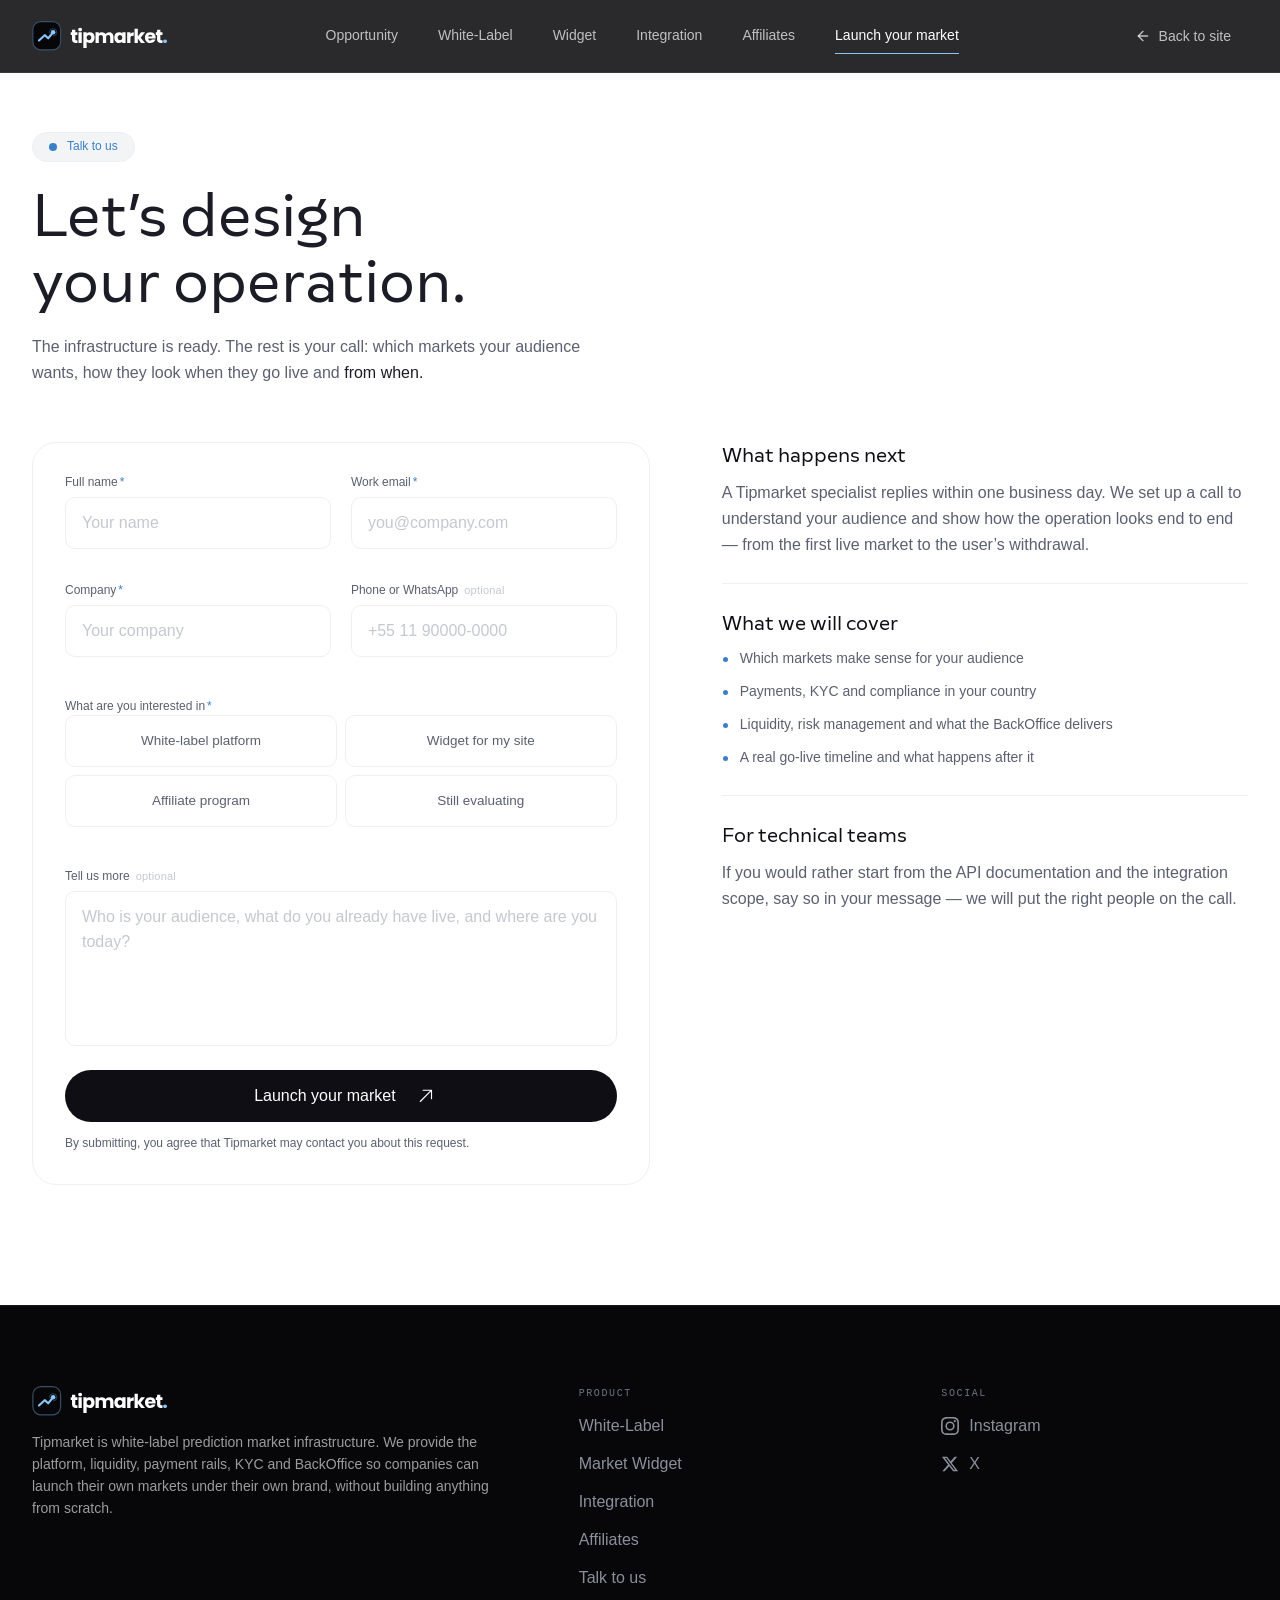
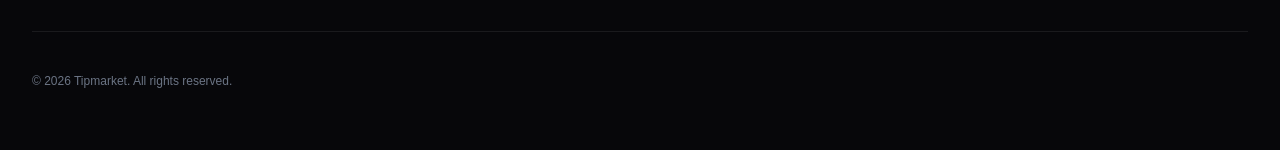
==== contact.html @ 259da0e7 "Follow the v2 artifact and take the mocks international Copy across the page now matches the correct" ====
<!DOCTYPE html>
<html lang="en" data-page="contact">
<head>
<meta charset="utf-8">
<meta name="viewport" content="width=device-width, initial-scale=1.0">
<title>Launch your market — Tipmarket</title>
<meta name="description" content="Tell Tipmarket about your audience. We come back with the operation design, the markets we suggest and a go-live timeline.">
<meta name="theme-color" content="#07070a">
<link rel="icon" href="assets/logo-mark.svg" type="image/svg+xml">
<link rel="alternate icon" href="assets/logo-mark.png">

<!-- ═══════════════════════════════════════════════════════════════════
     RUNTIME — idêntico ao da home, na mesma ordem. A página de contato
     não carrega nada de novo: os campos saem do .field-input do design
     system e o resto é composição em .tm-lead-* / .tm-aside-*.
   ═══════════════════════════════════════════════════════════════════ -->
<script src="assets/tailwind.js"></script>
<link rel="preconnect" href="https://fonts.googleapis.com">
<link rel="preconnect" href="https://fonts.gstatic.com" crossorigin>
<link rel="stylesheet" href="assets/fonts.css">
<script>
  tailwind.config = {
    theme: {
      extend: {
        colors: {
          void:   '#0e0e14',
          ink:    '#1c1c26',
          signal: '#3a80c8',
          slate:  '#5a6070',
          haze:   '#f2f4f6',
          cloud:  '#edf0f2',
          stone:  '#c4c8d0',
          sky:    '#7eb8e8',
          mist:   '#c2daf0',
          frost:  '#e8f2fa',
          deep:   '#1a3a5c',
          ember:  '#e8904a',
          abyss:  '#07070a',
          beam:   '#8ac5fa',
          steel:  '#384f66',
          yes:    '#2ebd85',
          no:     '#e5484d'
        },
        fontFamily: {
          display: ['"Multima"', 'Georgia', 'serif'],
          body:    ['"Plus Jakarta Sans"', 'sans-serif']
        }
      }
    }
  }
</script>
<link rel="stylesheet" href="assets/base.css">
<link rel="stylesheet" href="assets/site.css">
</head>
<body class="font-body">

<!-- ═══════════════════════════════════════════════════════════════════
     RAIL — o mesmo da home, com duas diferenças de propósito:

     · os links de seção apontam de volta para a home, porque aqui essas
       âncoras não existem;
     · o botão "Quero operar" sai. Ele é o que trouxe a pessoa até aqui;
       mantê-lo seria um CTA apontando para a própria página, e o lugar
       dele agora é o submit do formulário — um alvo só.
   ═══════════════════════════════════════════════════════════════════ -->
<header class="tm-topbar">
<div class="tm-topbar-inner max-w-[1280px] mx-auto px-6 md:px-8 flex items-center justify-between gap-6">
  <a class="tm-logo" href="index.html">
    <img src="assets/logo-white.svg" alt="Tipmarket" width="234" height="52">
  </a>

  <nav class="hidden lg:flex items-center gap-8 xl:gap-10 font-body" aria-label="Sections">
    <a class="tm-navlink" href="index.html#opportunity"><span class="tm-navlink-label">Opportunity</span></a>
    <a class="tm-navlink" href="index.html#b2b"><span class="tm-navlink-label">White-Label</span></a>
    <a class="tm-navlink" href="index.html#widget"><span class="tm-navlink-label">Widget</span></a>
    <a class="tm-navlink" href="index.html#integration"><span class="tm-navlink-label">Integration</span></a>
    <a class="tm-navlink" href="index.html#affiliates"><span class="tm-navlink-label">Affiliates</span></a>
    <span class="tm-navlink is-active" aria-current="page"><span class="tm-navlink-label">Launch your market</span></span>
  </nav>

  <div class="flex items-center gap-3 flex-shrink-0">
    <a class="tm-railback font-body hidden lg:inline-flex" href="index.html">
      <svg class="h-4 w-4" fill="none" stroke="currentColor" stroke-width="2" stroke-linecap="round" stroke-linejoin="round" viewBox="0 0 24 24" aria-hidden="true"><path d="M19 12H5"></path><path d="m12 19-7-7 7-7"></path></svg>
      Back to site
    </a>
    <button id="hamburger" aria-label="Menu" class="lg:hidden flex items-center justify-center w-10 h-10 -mr-2">
      <img id="icon-bars" src="assets/icon-menu.svg" alt="Menu" class="w-5 h-5 brightness-0 invert">
      <svg id="icon-close" class="w-5 h-5 text-white hidden" fill="currentColor" viewBox="0 0 20 20" xmlns="http://www.w3.org/2000/svg"><path d="M6.28 5.22a.75.75 0 0 0-1.06 1.06L8.94 10l-3.72 3.72a.75.75 0 1 0 1.06 1.06L10 11.06l3.72 3.72a.75.75 0 1 0 1.06-1.06L11.06 10l3.72-3.72a.75.75 0 0 0-1.06-1.06L10 8.94 6.28 5.22Z"></path></svg>
    </button>
  </div>
</div>
<span class="tm-progress" id="tm-progress" aria-hidden="true"></span>
</header>

<div id="mobile-menu" class="fixed inset-0 z-40 flex-col pt-28 px-6 gap-0">
  <a class="tm-sheet-item" href="index.html#opportunity"><span class="tm-sheet-label">Opportunity</span></a>
  <a class="tm-sheet-item" href="index.html#b2b"><span class="tm-sheet-label">White-Label</span></a>
  <a class="tm-sheet-item" href="index.html#widget"><span class="tm-sheet-label">Widget</span></a>
  <a class="tm-sheet-item" href="index.html#integration"><span class="tm-sheet-label">Integration</span></a>
  <a class="tm-sheet-item" href="index.html#affiliates"><span class="tm-sheet-label">Affiliates</span></a>
  <a class="tm-sheet-item" href="#form" onclick="closeMobileMenu()"><span class="tm-sheet-label v2-shiny">Launch your market</span></a>
</div>


<!-- ═══════════════════════════════════════════════════════════════════
     CABEÇALHO DA PÁGINA
     Fundo branco, como o herói da home: quem clicou em "Quero operar"
     atravessa para cá sem trocar de terreno. O que muda é o tom — a
     home argumenta, esta página só quer o formulário preenchido.
   ═══════════════════════════════════════════════════════════════════ -->
<section class="bg-white px-6 md:px-8" style="padding-top:132px;">
<div class="max-w-[1280px] mx-auto flex flex-col gap-5" data-reveal>
  <span class="inline-flex items-center gap-2.5 self-start px-4 py-1.5 rounded-full border border-cloud bg-haze">
    <span class="ds-dot" style="background:#3a80c8;"></span>
    <span class="label">Talk to us</span>
  </span>
  <h1 class="font-display font-light text-ink ds-h1 max-w-[16ch]" style="text-wrap:balance;">
    Let’s design your operation.
  </h1>
  <p class="font-body ds-paragraph text-slate max-w-[62ch]">
    The infrastructure is ready. The rest is your call: which markets your audience
    wants, how they look when they go live and
    <span class="text-ink font-medium">from when.</span>
  </p>
</div>
</section>


<!-- ═══════════════════════════════════════════════════════════════════
     FORMULÁRIO + O QUE ESPERAR

     Duas colunas, como na referência: o formulário à esquerda e, à direita, a
     resposta para a pergunta que trava todo mundo antes de digitar o
     e-mail — o que acontece depois que eu apertar isso.
   ═══════════════════════════════════════════════════════════════════ -->
<section id="form" class="bg-white px-6 md:px-8 pt-[56px] pb-[120px]" style="scroll-margin-top:88px;">
<div class="tm-lead-shell max-w-[1280px] mx-auto grid grid-cols-1 lg:grid-cols-[1.08fr_.92fr] gap-10 lg:gap-[72px] items-start" id="tm-lead-shell" data-reveal>

  <!-- ── a coluna do formulário ─────────────────────────────────── -->
  <div class="tm-lead min-w-0" id="tm-lead">

    <!-- data-endpoint recebe a URL que aceita o POST do lead. Enquanto
         estiver vazio o envio não sai do navegador: a tela de confirmação
         aparece igual, para a página poder ser revisada inteira, e um
         aviso vai para o console de quem for ligar o back-end.

         data-mailto não é caminho de envio — é só o endereço de socorro
         citado quando o POST falha, para a pessoa não ficar sem saída. -->
    <form class="tm-lead-form border border-cloud rounded-[24px] p-6 md:p-8 flex flex-col gap-5 bg-white"
          id="tm-lead-form" novalidate
          data-endpoint=""
          data-mailto="comercial@tipmarket.com">

      <!-- armadilha de robô: fora da tela e fora da ordem de tabulação.
           Se vier preenchida, o envio é descartado em silêncio. -->
      <div class="tm-hp" aria-hidden="true">
        <label for="tm-lead-site">Do not fill in this field</label>
        <input id="tm-lead-site" name="site_url" type="text" tabindex="-1" autocomplete="off">
      </div>

      <div class="grid grid-cols-1 sm:grid-cols-2 gap-x-5 gap-y-3">
        <div class="tm-field" data-field="name">
          <label class="tm-field-label font-body" for="tm-lead-name">Full name<span class="tm-field-req">*</span></label>
          <input class="field-input w-full border border-cloud rounded-[10px] px-4 h-[52px] font-body text-[16px] leading-[1.62] text-ink placeholder-stone bg-white transition-all"
                 id="tm-lead-name" name="name" type="text" autocomplete="name"
                 placeholder="Your name" aria-describedby="tm-err-name">
          <span class="tm-field-err font-body" id="tm-err-name"></span>
        </div>

        <div class="tm-field" data-field="email">
          <label class="tm-field-label font-body" for="tm-lead-email">Work email<span class="tm-field-req">*</span></label>
          <input class="field-input w-full border border-cloud rounded-[10px] px-4 h-[52px] font-body text-[16px] leading-[1.62] text-ink placeholder-stone bg-white transition-all"
                 id="tm-lead-email" name="email" type="email" autocomplete="email" inputmode="email"
                 placeholder="you@company.com" aria-describedby="tm-err-email">
          <span class="tm-field-err font-body" id="tm-err-email"></span>
        </div>

        <div class="tm-field" data-field="company">
          <label class="tm-field-label font-body" for="tm-lead-company">Company<span class="tm-field-req">*</span></label>
          <input class="field-input w-full border border-cloud rounded-[10px] px-4 h-[52px] font-body text-[16px] leading-[1.62] text-ink placeholder-stone bg-white transition-all"
                 id="tm-lead-company" name="company" type="text" autocomplete="organization"
                 placeholder="Your company" aria-describedby="tm-err-company">
          <span class="tm-field-err font-body" id="tm-err-company"></span>
        </div>

        <div class="tm-field" data-field="phone">
          <label class="tm-field-label font-body" for="tm-lead-phone">Phone or WhatsApp<span class="tm-field-opt">optional</span></label>
          <input class="field-input w-full border border-cloud rounded-[10px] px-4 h-[52px] font-body text-[16px] leading-[1.62] text-ink placeholder-stone bg-white transition-all"
                 id="tm-lead-phone" name="phone" type="tel" autocomplete="tel" inputmode="tel"
                 placeholder="+55 11 90000-0000" aria-describedby="tm-err-phone">
          <span class="tm-field-err font-body" id="tm-err-phone"></span>
        </div>
      </div>

      <!-- o site vende dois produtos e eles caem em conversas
           diferentes. Perguntar aqui custa um clique; descobrir na
           chamada custa a chamada. -->
      <fieldset class="tm-field" data-field="interest">
        <legend class="tm-field-label font-body">What are you interested in<span class="tm-field-req">*</span></legend>
        <div class="tm-choice" id="tm-lead-interest">
          <label class="tm-choice-opt font-body">
            <input type="radio" name="interest" value="White-label platform" aria-describedby="tm-err-interest">
            <span>White-label platform</span>
          </label>
          <label class="tm-choice-opt font-body">
            <input type="radio" name="interest" value="Widget for my site" aria-describedby="tm-err-interest">
            <span>Widget for my site</span>
          </label>
          <label class="tm-choice-opt font-body">
            <input type="radio" name="interest" value="Affiliate program" aria-describedby="tm-err-interest">
            <span>Affiliate program</span>
          </label>
          <label class="tm-choice-opt font-body">
            <input type="radio" name="interest" value="Still evaluating" aria-describedby="tm-err-interest">
            <span>Still evaluating</span>
          </label>
        </div>
        <span class="tm-field-err font-body" id="tm-err-interest"></span>
      </fieldset>

      <div class="tm-field" data-field="message">
        <label class="tm-field-label font-body" for="tm-lead-message">Tell us more<span class="tm-field-opt">optional</span></label>
        <textarea class="field-input w-full border border-cloud rounded-[10px] px-4 py-3 font-body text-[16px] leading-[1.62] text-ink placeholder-stone bg-white resize-none transition-all"
                  id="tm-lead-message" name="message" rows="5"
                  placeholder="Who is your audience, what do you already have live, and where are you today?"></textarea>
      </div>

      <div class="flex flex-col gap-3 pt-1">
        <button class="cta-btn flex items-center justify-center gap-3 bg-void text-white font-body text-[16px] leading-[1.62] pl-6 pr-2 h-[52px] rounded-full w-full"
                id="tm-lead-submit" type="submit">
          <span data-label>Launch your market</span>
          <span class="cta-icon"><img src="assets/icon-arrow-up-right.svg" alt="" class="w-[18px] h-[18px]"></span>
        </button>

        <p class="font-body ds-regular-m text-slate">
          By submitting, you agree that Tipmarket may contact you about this request.
        </p>

        <p class="tm-lead-status font-body ds-regular-l" id="tm-lead-status" role="status" aria-live="polite"></p>
      </div>
    </form>

    <!-- ── o estado de enviado ──────────────────────────────────────
         Toma o lugar do formulário, e a coluna do "o que esperar" sai
         junto: aquele texto existia para convencer alguém a preencher,
         e nesse instante já não tem ninguém para convencer.

         Vem escuro sobre a página clara pelo mesmo motivo que o cartão
         de fecho do widget na Quebra 4: até aqui a página era um
         formulário, daqui em diante é a Tipmarket falando. É o único
         momento em que a marca fala em primeira pessoa com quem
         acabou de virar cliente, e ele merece o peso.             -->
    <div class="tm-lead-ok" id="tm-lead-ok" tabindex="-1">
      <div class="v2-aurora" aria-hidden="true" style="left:50%;margin-left:-260px;top:-320px;width:520px;height:520px;opacity:.55;"></div>
      <div class="v2-grid-bg" aria-hidden="true"></div>

      <div class="tm-lead-ok-inner">
        <span class="tm-lead-check" aria-hidden="true">
          <svg viewBox="0 0 20 20" fill="none" stroke="currentColor" stroke-width="2.3" stroke-linecap="round" stroke-linejoin="round"><path d="M4 10.5 8 14.5 16 6"/></svg>
        </span>

        <h2 class="tm-lead-ok-h font-display font-light">Got it.</h2>

        <!-- o e-mail digitado volta em destaque: prova que o envio levou
             o que a pessoa escreveu, e deixa o erro de digitação
             aparecer agora, e não depois de uma semana de silêncio -->
        <p class="tm-lead-ok-p font-body">
          The reply goes to <b class="tm-lead-ok-mail" id="tm-lead-ok-mail">the email you left</b>
          within one business day. Until then there is nothing to do — the next move is ours.
        </p>

        <!-- um lugar específico para ir enquanto espera. Devolver para o
             topo da home seria mandar reler o que ela acabou de ler. -->
        <a class="tm-lead-ok-link font-body" href="index.html#integration">
          See how the integration works
          <svg viewBox="0 0 24 24" fill="none" stroke="currentColor" stroke-width="2" stroke-linecap="round" stroke-linejoin="round" aria-hidden="true"><path d="M7 17 17 7"></path><path d="M7 7h10v10"></path></svg>
        </a>
      </div>
    </div>
  </div>

  <!-- ── a coluna do que esperar ────────────────────────────────── -->
  <aside class="tm-aside min-w-0">

    <div class="tm-aside-block">
      <h2 class="tm-aside-h font-display font-light text-void">What happens next</h2>
      <p class="font-body ds-paragraph text-slate">
        A Tipmarket specialist replies within one business day. We set up a call to understand
        your audience and show how the operation looks end to end — from the first live market
        to the user’s withdrawal.
      </p>
    </div>

    <div class="tm-aside-block">
      <h2 class="tm-aside-h font-display font-light text-void">What we will cover</h2>
      <ul class="tm-aside-list font-body">
        <li>Which markets make sense for your audience</li>
        <li>Payments, KYC and compliance in your country</li>
        <li>Liquidity, risk management and what the BackOffice delivers</li>
        <li>A real go-live timeline and what happens after it</li>
      </ul>
    </div>

    <div class="tm-aside-block">
      <h2 class="tm-aside-h font-display font-light text-void">For technical teams</h2>
      <p class="font-body ds-paragraph text-slate">
        If you would rather start from the API documentation and the integration scope, say so
        in your message — we will put the right people on the call.
      </p>
    </div>
  </aside>

</div>
</section>


<!-- ═══════════════════════════════════════════════════════════════════
     RODAPÉ — o mesmo da home, com os links de seção apontando para ela
   ═══════════════════════════════════════════════════════════════════ -->
<footer class="relative overflow-hidden px-6 md:px-8 pt-[80px] pb-[60px]" style="background:#07070a;border-top:1px solid var(--border);">
<div class="max-w-[1280px] mx-auto relative z-10 flex flex-col gap-10">

  <div class="grid grid-cols-1 md:grid-cols-[1.6fr_1fr_1fr] gap-10 md:gap-14 pb-10" style="border-bottom:1px solid var(--border);">
    <div class="flex flex-col gap-4">
      <a class="tm-logo self-start" href="index.html">
        <img src="assets/logo-white.svg" alt="Tipmarket" width="234" height="52">
      </a>
      <p class="font-body ds-regular-l max-w-[460px]" style="color:rgba(255,255,255,.6);">
        Tipmarket is white-label prediction market infrastructure. We provide the platform,
        liquidity, payment rails, KYC and BackOffice so companies can launch their own markets
        under their own brand, without building anything from scratch.
      </p>
    </div>

    <nav class="flex flex-col gap-3">
      <span class="tm-mono tm-eyebrow" style="color:#6b7484;font-size:10px;">Product</span>
      <a class="font-body ds-paragraph transition-colors hover:[color:#8ac5fa]" style="color:var(--muted);" href="index.html#b2b">White-Label</a>
      <a class="font-body ds-paragraph transition-colors hover:[color:#8ac5fa]" style="color:var(--muted);" href="index.html#widget">Market Widget</a>
      <a class="font-body ds-paragraph transition-colors hover:[color:#8ac5fa]" style="color:var(--muted);" href="index.html#integration">Integration</a>
      <a class="font-body ds-paragraph transition-colors hover:[color:#8ac5fa]" style="color:var(--muted);" href="index.html#affiliates">Affiliates</a>
      <a class="font-body ds-paragraph transition-colors hover:[color:#8ac5fa]" style="color:var(--muted);" href="#form">Talk to us</a>
    </nav>

    <nav class="flex flex-col gap-3">
      <span class="tm-mono tm-eyebrow" style="color:#6b7484;font-size:10px;">Social</span>
      <a class="inline-flex items-center gap-2.5 font-body ds-paragraph transition-colors hover:[color:#8ac5fa]" style="color:var(--muted);" href="#">
        <svg class="w-[18px] h-[18px]" fill="currentColor" viewBox="0 0 24 24" aria-hidden="true"><path d="M12 2.163c3.204 0 3.584.012 4.85.07 3.252.148 4.771 1.691 4.919 4.919.058 1.265.069 1.645.069 4.849 0 3.205-.012 3.584-.069 4.849-.149 3.225-1.664 4.771-4.919 4.919-1.266.058-1.644.07-4.85.07-3.204 0-3.584-.012-4.849-.07-3.26-.149-4.771-1.699-4.919-4.92-.058-1.265-.07-1.644-.07-4.849 0-3.204.013-3.583.07-4.849.149-3.227 1.664-4.771 4.919-4.919 1.266-.057 1.645-.069 4.849-.069zm0-2.163c-3.259 0-3.667.014-4.947.072-4.358.2-6.78 2.618-6.98 6.98C.014 8.333 0 8.741 0 12c0 3.259.014 3.668.072 4.948.2 4.358 2.618 6.78 6.98 6.98C8.333 23.986 8.741 24 12 24c3.259 0 3.668-.014 4.948-.072 4.354-.2 6.782-2.618 6.979-6.98.059-1.28.073-1.689.073-4.948 0-3.259-.014-3.667-.072-4.947-.196-4.354-2.617-6.78-6.979-6.98C15.668.014 15.259 0 12 0zm0 5.838a6.162 6.162 0 1 0 0 12.324 6.162 6.162 0 0 0 0-12.324zM12 16a4 4 0 1 1 0-8 4 4 0 0 1 0 8zm6.406-11.845a1.44 1.44 0 1 0 0 2.881 1.44 1.44 0 0 0 0-2.881z"/></svg>
        Instagram
      </a>
      <a class="inline-flex items-center gap-2.5 font-body ds-paragraph transition-colors hover:[color:#8ac5fa]" style="color:var(--muted);" href="#">
        <svg class="w-[18px] h-[18px]" fill="currentColor" viewBox="0 0 24 24" aria-hidden="true"><path d="M18.244 2.25h3.308l-7.227 8.26 8.502 11.24h-6.66l-5.214-6.817L4.99 21.75H1.68l7.73-8.835L1.254 2.25H8.08l4.713 6.231 5.45-6.231Zm-1.161 17.52h1.833L7.084 4.126H5.117L17.083 19.77Z"/></svg>
        X
      </a>
    </nav>
  </div>

  <div class="flex flex-col sm:flex-row items-start sm:items-center justify-between gap-4">
    <p class="font-body ds-regular-m" style="color:#6b7484;">© 2026 Tipmarket. All rights reserved.</p>
  </div>
</div>
</footer>

<script src="assets/base.js"></script>
<script src="assets/site.js"></script>
</body>
</html>
---- assets/fonts.css ----
/* Plus Jakarta Sans — subsets nao-latinos.
   Os dois blocos /* latin */ (400 e 500) sairam daqui: apontavam para um
   arquivo que vivia na pasta de referencia e nao foi extraido, entao viravam
   404 em producao. O range latino ja esta coberto por inteiro pelo
   PlusJakartaSans-latin-var.woff2 declarado em site.css, que traz os pesos
   reais de 200 a 800 em vez de so 400 e 500. */
/* cyrillic-ext */
@font-face {
  font-family: 'Plus Jakarta Sans';
  font-style: normal;
  font-weight: 400;
  font-display: swap;
  src: url(https://fonts.gstatic.com/s/plusjakartasans/v12/LDIoaomQNQcsA88c7O9yZ4KMCoOg4Ko70yygg_vbd-E.woff2) format('woff2');
  unicode-range: U+0460-052F, U+1C80-1C8A, U+20B4, U+2DE0-2DFF, U+A640-A69F, U+FE2E-FE2F;
}
/* vietnamese */
@font-face {
  font-family: 'Plus Jakarta Sans';
  font-style: normal;
  font-weight: 400;
  font-display: swap;
  src: url(https://fonts.gstatic.com/s/plusjakartasans/v12/LDIoaomQNQcsA88c7O9yZ4KMCoOg4Ko50yygg_vbd-E.woff2) format('woff2');
  unicode-range: U+0102-0103, U+0110-0111, U+0128-0129, U+0168-0169, U+01A0-01A1, U+01AF-01B0, U+0300-0301, U+0303-0304, U+0308-0309, U+0323, U+0329, U+1EA0-1EF9, U+20AB;
}
/* latin-ext */
@font-face {
  font-family: 'Plus Jakarta Sans';
  font-style: normal;
  font-weight: 400;
  font-display: swap;
  src: url(https://fonts.gstatic.com/s/plusjakartasans/v12/LDIoaomQNQcsA88c7O9yZ4KMCoOg4Ko40yygg_vbd-E.woff2) format('woff2');
  unicode-range: U+0100-02BA, U+02BD-02C5, U+02C7-02CC, U+02CE-02D7, U+02DD-02FF, U+0304, U+0308, U+0329, U+1D00-1DBF, U+1E00-1E9F, U+1EF2-1EFF, U+2020, U+20A0-20AB, U+20AD-20C0, U+2113, U+2C60-2C7F, U+A720-A7FF;
}
/* cyrillic-ext */
@font-face {
  font-family: 'Plus Jakarta Sans';
  font-style: normal;
  font-weight: 500;
  font-display: swap;
  src: url(https://fonts.gstatic.com/s/plusjakartasans/v12/LDIoaomQNQcsA88c7O9yZ4KMCoOg4Ko70yygg_vbd-E.woff2) format('woff2');
  unicode-range: U+0460-052F, U+1C80-1C8A, U+20B4, U+2DE0-2DFF, U+A640-A69F, U+FE2E-FE2F;
}
/* vietnamese */
@font-face {
  font-family: 'Plus Jakarta Sans';
  font-style: normal;
  font-weight: 500;
  font-display: swap;
  src: url(https://fonts.gstatic.com/s/plusjakartasans/v12/LDIoaomQNQcsA88c7O9yZ4KMCoOg4Ko50yygg_vbd-E.woff2) format('woff2');
  unicode-range: U+0102-0103, U+0110-0111, U+0128-0129, U+0168-0169, U+01A0-01A1, U+01AF-01B0, U+0300-0301, U+0303-0304, U+0308-0309, U+0323, U+0329, U+1EA0-1EF9, U+20AB;
}
/* latin-ext */
@font-face {
  font-family: 'Plus Jakarta Sans';
  font-style: normal;
  font-weight: 500;
  font-display: swap;
  src: url(https://fonts.gstatic.com/s/plusjakartasans/v12/LDIoaomQNQcsA88c7O9yZ4KMCoOg4Ko40yygg_vbd-E.woff2) format('woff2');
  unicode-range: U+0100-02BA, U+02BD-02C5, U+02C7-02CC, U+02CE-02D7, U+02DD-02FF, U+0304, U+0308, U+0329, U+1D00-1DBF, U+1E00-1E9F, U+1EF2-1EFF, U+2020, U+20A0-20AB, U+20AD-20C0, U+2113, U+2C60-2C7F, U+A720-A7FF;
}
---- assets/base.css ----
/* ═══════════════════════════════════════════════════════════════════
   TIPMARKET — BASE LAYER
   Reset, fontes, botões (.cta-btn / .btn-outline), .label, nav mobile,
   [data-reveal] e as animações de ticker/glow. Carregado antes de
   site.css, que estende esta camada.
   ═══════════════════════════════════════════════════════════════════ */

/* ── Font ─────────────────────────────────────────────── */
@font-face {
  font-family: 'Multima';
  src: url("Multima-Regular.woff2") format('woff2');
  font-weight: 400;
  font-style: normal;
  font-display: swap;
}

/* ── Base reset ───────────────────────────────────────── */
*, *::before, *::after { box-sizing: border-box; }
* { -webkit-font-smoothing: antialiased; }
html { scroll-behavior: smooth; }
body {
  font-family: 'Plus Jakarta Sans', sans-serif;
  font-size: 16px;
  line-height: 1.62;
  color: #1c1c26;
  background: #fff;
  overflow-x: hidden;
}
.font-display { font-family: 'Multima', Georgia, serif; }

/* ── Label tag ────────────────────────────── */
.label {
  font-family: 'Plus Jakarta Sans', sans-serif;
  font-size: 12px;
  line-height: 1.33;
  color: #3a80c8;
  font-weight: 400;
}

/* ── Outline button ─────────────────────── */
.btn-outline {
  position: relative;
  isolation: isolate;
  transition: box-shadow 0.35s ease, color 0.35s ease, border-color 0.35s ease;
}
.btn-outline::before {
  content: '';
  position: absolute; inset: 0;
  border-radius: inherit;
  background: linear-gradient(180deg, #5296d4 0%, #2d6ab4 100%);
  opacity: 0;
  transition: opacity 0.35s ease;
  z-index: -1;
}
.btn-outline:hover::before { opacity: 1; }
.btn-outline:hover {
  box-shadow: 0 0 0 3px rgba(58,128,200,0.18), 0 0 28px 8px rgba(58,128,200,0.24);
  color: #fff !important;
  border-color: transparent !important;
}

/* ── Mobile nav ──────────────────────────── */
#mobile-menu { display: none; }
#mobile-menu.open { display: flex; }

/* ── Primary CTA button ─────────────────────── */
.cta-btn {
  position: relative;
  isolation: isolate;
  background: #0e0e14;
  transition: box-shadow 0.35s ease;
}
.cta-btn::before {
  content: '';
  position: absolute; inset: 0;
  border-radius: inherit;
  background: linear-gradient(180deg, #5296d4 0%, #2d6ab4 100%);
  opacity: 0;
  transition: opacity 0.35s ease;
  z-index: -1;
}
.cta-btn:hover::before { opacity: 1; }
.cta-btn:hover {
  box-shadow: 0 0 0 3px rgba(58,128,200,0.18), 0 0 28px 8px rgba(58,128,200,0.24);
}
.cta-btn .cta-icon {
  display: flex; align-items: center; justify-content: center;
  width: 36px; height: 36px; border-radius: 50%;
  background: transparent; flex-shrink: 0;
  transition: background 0.35s ease;
}
.cta-btn:hover .cta-icon { background: #fff; }
.cta-btn .cta-icon img {
  filter: brightness(0) invert(1);
  transition: filter 0.35s ease, transform 0.35s ease;
}
.cta-btn:hover .cta-icon img { filter: none; transform: translateX(2px); }

/* White/light button variant */
.cta-btn-light .cta-icon { background: transparent !important; }
.cta-btn-light .cta-icon img { filter: brightness(0) !important; }
.cta-btn-light:hover { color: #fff; }
.cta-btn-light:hover .cta-icon { background: rgba(255,255,255,0.15) !important; }
.cta-btn-light:hover .cta-icon img { filter: brightness(0) invert(1) !important; transform: translateX(2px); }

/* ── Scroll reveal ──────────────────────── */
[data-reveal] {
  opacity: 0;
  transform: translateY(16px);
  transition: opacity 0.6s ease, transform 0.6s ease;
}
[data-reveal].revealed {
  opacity: 1;
  transform: none;
}

/* ── Pill ticker animations ─────────────── */
@keyframes pills-left {
  from { transform: translateX(0); }
  to   { transform: translateX(-50%); }
}
@keyframes pills-right {
  from { transform: translateX(-50%); }
  to   { transform: translateX(0); }
}

/* ── How-it-works sequential flowing glow ─ */
@keyframes hiw-glow {
  0%, 100%  { box-shadow: none; }
  8%        { box-shadow: 0 0 0 2px rgba(58,128,200,0.40),
                           0 0 22px 7px  rgba(58,128,200,0.25),
                           0 0 50px 16px rgba(58,128,200,0.08); }
  15%       { box-shadow: 0 0 0 2px rgba(58,128,200,0.55),
                           0 0 30px 10px rgba(58,128,200,0.38),
                           0 0 64px 22px rgba(58,128,200,0.14); }
  24%       { box-shadow: none; }
}
.hiw-glow-1 { animation: hiw-glow 10s ease-in-out infinite 0s; }
.hiw-glow-2 { animation: hiw-glow 10s ease-in-out infinite 1.2s; }
.hiw-glow-3 { animation: hiw-glow 10s ease-in-out infinite 2.4s; }
.hiw-glow-4 { animation: hiw-glow 10s ease-in-out infinite 3.6s; }

/* ── Pulse animation ─────────────────────── */
@keyframes pulse { 0%,100%{opacity:1} 50%{opacity:0.3} }

/* ── Mobile overrides ────────────────────── */
@media (max-width: 767px) {
  .cta-btn .cta-icon { width: 20px; height: 20px; }
  .cta-btn:hover .cta-icon { background: transparent; }
}
---- assets/site.css ----
/* ═══════════════════════════════════════════════════════════════════════
   TIPMARKET — SITE LAYER
   Extends the base layer (assets/base.css). Nothing here invents a new
   token: every value below is lifted from the design system's
   LAYER B (surfaces + motion), LAYER D (brand CTA recolour) and
   LAYER E (typography), plus the site-only compositions prefixed .tm-*.
   Base reset, .label, .cta-btn, .btn-outline, [data-reveal], pills-left,
   hiw-glow and the Multima @font-face all come from base.css.
   ═══════════════════════════════════════════════════════════════════════ */

/* ── Real weights for Plus Jakarta Sans ───────────────────────────────
   The css2.css that ships with the design system declares only 400 and
   500 for the latin subset, so every request for 600/700 on this site
   was being faked by the browser — it took Medium and thickened the
   strokes, keeping Medium's metrics. This is the variable file (axis
   200..800), declared over the full range so the real weights are used.
   ═══════════════════════════════════════════════════════════════════ */
@font-face {
  font-family: 'Plus Jakarta Sans';
  src: url('PlusJakartaSans-latin-var.woff2') format('woff2');
  font-weight: 200 800;
  font-style: normal;
  font-display: swap;
  unicode-range: U+0000-00FF, U+0131, U+0152-0153, U+02BB-02BC, U+02C6,
                 U+02DA, U+02DC, U+0304, U+0308, U+0329, U+2000-206F,
                 U+20AC, U+2122, U+2191, U+2193, U+2212, U+2215, U+FEFF, U+FFFD;
}

/* ── LAYER B · tokens ─────────────────────────────────────────────── */
:root {
  --bg:      #07070a;
  --surface: #0f0f16;
  --accent:  #8ac5fa;
  --text:    #f5f7fa;
  --muted:   #8a909b;
  --yes:     #2ebd85;
  --no:      #e5484d;
  --border:  #ffffff14;
}

/* ── LAYER E · typography ─────────────────────────────────────────── */
.ds-h1        { font-size:clamp(40px,5vw,60px); line-height:1.1  }
.ds-h2        { font-size:clamp(32px,4vw,60px); line-height:1.1  }
.ds-h3        { font-size:clamp(28px,4vw,40px); line-height:1.2  }
.ds-h4        { font-size:20px; line-height:1.3  }
.ds-bold-l    { font-size:20px; line-height:1.6;  font-weight:500 }
.ds-bold-m    { font-size:16px; line-height:1.62; font-weight:500 }
.ds-bold-s    { font-size:14px; line-height:1.57; font-weight:500 }
.ds-paragraph { font-size:16px; line-height:1.62 }
.ds-regular-l { font-size:14px; line-height:1.57 }
.ds-regular-m { font-size:12px; line-height:1.5  }
.ds-regular-s { font-size:12px; line-height:1.33 }

.ds-code { font-family:ui-monospace,SFMono-Regular,Menlo,Consolas,monospace;
           font-size:11px; line-height:1.5; letter-spacing:0 }
.ds-code-light { color:#5a6070; background:#f2f4f6; border:1px solid #edf0f2;
                 border-radius:6px; padding:2px 6px; display:inline-block }
.ds-code-dark  { color:#9fd2fc; background:rgba(138,197,250,0.08);
                 border:1px solid rgba(138,197,250,0.18); border-radius:6px;
                 padding:2px 6px; display:inline-block }

/* ── LAYER B · surfaces & atmosphere ──────────────────────────────── */
.section-inner { max-width:1280px; margin:0 auto }
.v2-surface { background:var(--surface); border:1px solid var(--border); border-radius:16px }
.v2-aurora  { pointer-events:none; position:absolute; filter:blur(80px);
              background:radial-gradient(closest-side,#8ac5fa4d,#0000 70%); border-radius:50% }
.v2-grid-bg { pointer-events:none; position:absolute; inset:0;
              background-image:radial-gradient(#ffffff0e 1px,#0000 0); background-size:26px 26px;
              -webkit-mask-image:radial-gradient(70% 60% at 50% 38%,#000 0,#0000 78%);
                      mask-image:radial-gradient(70% 60% at 50% 38%,#000 0,#0000 78%) }
.v2-gradient-text {
  color:#0000;
  background:linear-gradient(110deg,#cfeaff,#8ac5fa 38%,#9fdcff 64%,#8ac5fa) 0 0/220% 100%;
  -webkit-background-clip:text; background-clip:text;
  animation:v2Sheen 7s ease-in-out infinite alternate
}
.v2-shiny { color:var(--accent) }
.v2-settle { animation:fadeUp .62s cubic-bezier(.16,1,.3,1) both; animation-delay:var(--d,0s) }

/* ── LAYER B · buttons ────────────────────────────────────────────── */
.v2-cta {
  background:var(--accent); color:var(--bg);
  border-radius:9999px; justify-content:center; align-items:center; gap:.5rem;
  font-weight:600; display:inline-flex; position:relative; overflow:hidden;
  transition:transform .2s cubic-bezier(.16,1,.3,1), box-shadow .2s;
  box-shadow:0 10px 36px -8px #8ac5fa8c, 0 0 0 1px #8ac5fa40
}
.v2-cta:hover { transform:translateY(-1px) scale(1.02);
                box-shadow:0 14px 44px -8px #8ac5faa6, 0 0 0 1px #8ac5fa59 }
.v2-cta:after { content:""; pointer-events:none; position:absolute; inset:0; transform:translate(-130%);
                background:linear-gradient(115deg,#0000 32%,#fff9 50%,#0000 68%) }
.v2-cta:hover:after { animation:v2Shine .9s cubic-bezier(.16,1,.3,1) }
.v2-cta:active { transform:translateY(0) scale(.99) }
.v2-cta:focus-visible { outline:none;
  box-shadow:0 10px 36px -8px #8ac5fa8c, 0 0 0 2px var(--bg), 0 0 0 4px #8ac5fa }

.v2-ghost-btn {
  border:1px solid var(--border); color:var(--text); border-radius:9999px;
  justify-content:center; align-items:center; gap:.5rem; font-weight:600;
  display:inline-flex; transition:border-color .2s, background-color .2s
}
.v2-ghost-btn:hover  { background:#ffffff0d; border-color:#fff3 }
.v2-ghost-btn:active { background:#ffffff1a }
.v2-ghost-btn:focus-visible { outline:none; border-color:var(--accent); box-shadow:0 0 0 3px #8ac5fa2e }

/* ── LAYER D · brand CTA recolour ─────────────────────────────────── */
.cta-btn-beam::before { background:linear-gradient(180deg,#8ac5fa 0%,#5296d4 100%) }
.cta-btn-beam:hover {
  color:#07070a !important;
  box-shadow:0 0 0 3px rgba(138,197,250,0.20), 0 0 28px 8px rgba(138,197,250,0.28)
}
.cta-btn-beam:hover .cta-icon img { filter:none }

/* ── LAYER B · market chip ────────────────────────────────────────── */
.v2-chip {
  color:#e7e9ea; white-space:nowrap; display:flex; align-items:center; gap:8px;
  height:32px; padding:0 6px 0 11px; font-size:13px;
  background:linear-gradient(#ffffff0d,#fff0 55%),#16181c;
  border:1px solid #ffffff17; border-radius:999px;
  box-shadow:inset 0 1px #ffffff0d, 0 1px 2px #00000073, 0 6px 16px -8px #00000080
}
.v2-chip-badge { color:#9fd9ff; letter-spacing:.02em; background:#8ac5fa24; border-radius:50%;
                 flex-shrink:0; justify-content:center; align-items:center; width:18px; height:18px;
                 font-size:9px; font-weight:700; display:inline-flex; overflow:hidden;
                 box-shadow:inset 0 0 0 1px #ffffff14 }
.v2-chip-ticker { font-weight:700 }
.v2-chip-px, .v2-chip-chg { font-variant-numeric:tabular-nums }
.v2-chip-px  { color:#e7e9ea }
.v2-chip-chg { border-radius:999px; flex-shrink:0; padding:1px 6px; font-size:11px; font-weight:700 }
.v2-chip-chg.up   { color:#30d158; background:#30d1581a; box-shadow:inset 0 0 0 1px #30d15829 }
.v2-chip-chg.down { color:#ff453a; background:#ff453a1a; box-shadow:inset 0 0 0 1px #ff453a29 }
.v2-chip-buy  { color:#06202e; background:linear-gradient(#8ad4ff,#5ec1ff); margin-left:auto;
                border-radius:999px; flex-shrink:0; padding:5px 14px; font-size:12.5px; font-weight:700;
                box-shadow:inset 0 1px #ffffff59, 0 2px 8px -2px #8ac5fa80 }
.v2-chip-sell { color:#ff6b61d1; border-radius:999px; flex-shrink:0; padding:5px 11px;
                font-size:12.5px; font-weight:700 }

/* ── LAYER B · staggered reveal ───────────────────────────────────── */
.reveal > *  { opacity:0; transform:translateY(24px);
               transition:opacity .6s cubic-bezier(.16,1,.3,1), transform .6s cubic-bezier(.16,1,.3,1) }
.reveal.is-visible > * { opacity:1; transform:none }
.reveal.is-visible > :nth-child(2) { transition-delay:70ms }
.reveal.is-visible > :nth-child(3) { transition-delay:.14s }
.reveal.is-visible > :nth-child(4) { transition-delay:.21s }

/* ── LAYER B · keyframes ──────────────────────────────────────────── */
@keyframes v2Sheen  { 0%{background-position:0} to{background-position:100%} }
@keyframes v2Shine  { to{transform:translate(130%)} }
@keyframes fadeUp   { 0%{opacity:0;transform:translateY(14px)} to{opacity:1;transform:translateY(0)} }
@keyframes breathe  { 0%,to{transform:scale(1)} 50%{transform:scale(1.03)} }
@keyframes pulseDot { 0%,to{opacity:1;box-shadow:0 0 #8ac5fa80} 50%{opacity:.7;box-shadow:0 0 0 5px #8ac5fa00} }
@keyframes shimmerSweep { 0%{transform:translate(-110%)} 55%,to{transform:translate(120%)} }

.ds-dot     { width:8px; height:8px; border-radius:50%; background:var(--accent);
              animation:pulseDot 2s ease-in-out infinite }
.ds-breathe { animation:breathe 3.4s ease-in-out infinite }
.ds-lift    { transition:transform .35s cubic-bezier(.16,1,.3,1), box-shadow .35s ease }
.ds-lift:hover { transform:translateY(-4px); box-shadow:0 20px 50px -20px rgba(138,197,250,0.45) }


/* ═══════════════════════════════════════════════════════════════════════
   SITE COMPOSITIONS — .tm-*
   ═══════════════════════════════════════════════════════════════════════ */

/* ── Hero surface — the operator's own front end, light theme ──────
   The headline promises two things at once: every market your customer
   wants, AND under your brand. The picture answers both with the real
   product screen (demo.372.one) rather than an impression of one.

   Two decisions carry this:

   1. TRUE SCALE. The previous pass squeezed a ~900px app into a 470px
      frame; a product at half size stops looking like the product. Here
      the app runs at its own size and the frame simply crops it, so the
      top of the screen — header, search, category rail, the Featured
      cards, the start of Explore — is exactly what it is in the app.
   2. LIGHT THEME on a dark bezel. The app ships light and dark; light
      against the dark ground reads as a lit screen in a frame, and it
      solves the flatness of the old dark-app-on-dark-banner, which had
      almost no contrast to give.

   The colour split is copied from the product, not invented here. The
   app tokenises --primary / --sidebar-primary / --ring off one brand
   hue and hard-codes --success, --danger and the seven --cat-* hues, so
   the rotation repaints the mark, the active nav, the buttons, the pills
   and the accent word — and never Sim/Não or a category. Everything is
   drawn from type and token; no photography, no screenshots.        */
:root {
  /* :root[data-theme=light] in the product, verbatim, so the mock cannot
     drift from the app it is claiming to be */
  --tm-canvas:  #f6f7f9;
  --tm-surf:    #ffffff;
  --tm-surf-2:  #f1f3f6;
  --tm-line:    #0000001f;
  --tm-ink:     #14161a;
  --tm-soft:    #585f6b;
  --tm-faint:   #616875;
  --tm-field:   #00000008;
  --tm-yes:     #096e4a;
  --tm-no:      #b32b28;
  --tm-card-sh: 0 1px 2px #1018280f, 0 8px 24px -12px #10182824;
}

/* The stage runs wider than the text column and its screen is cut off in a
   straight line by the bottom of the bezel — no fade. A fade announces an
   ending, and mine was announcing it directly over the Sim/Não, which is
   the one thing in the picture a reader is trying to read. The reference does the
   honest version: hard crop, rounded on top only, and the next section
   rides up over it (.tm-overlap) so the screen disappears under the page
   rather than dissolving into it. That is what reads as continuing.   */
.tm-stage { margin-top:44px; padding:0 clamp(16px,3.4vw,52px) }
.tm-bezel {
  position:relative; overflow:hidden;
  max-width:1420px; margin:0 auto;
  border-radius:24px 24px 0 0;
  padding:0 10px;
  /* Grafite e não o #07070a do resto do site: entre o herói branco e a
     tela quase branca do app, preto puro dá 20:1 de contraste e a
     moldura vira a coisa mais alta da dobra — justamente ela, que só
     precisa dizer "isto é uma tela". O grafite mantém a leitura de
     aparelho e cede o palco ao produto. O brilho ficou um pouco mais
     fraco porque sobre um fundo mais claro ele rende mais.          */
  background:#292d34;
  background-image:radial-gradient(closest-side,#8ac5fa42,#0000 70%);
  background-size:150% 150%; background-position:center top;
  background-repeat:no-repeat;
}
/* the crop itself: fixed height, square-bottomed, contents overflow past it */
.tm-screen {
  position:relative; z-index:1;
  /* praticamente fixa de propósito: escalar a altura com vw fazia o corte
     passear pelo conteúdo, e entre ~1100 e ~1250px ele caía em cima da
     pergunta ou dos botões. Altura estável = corte previsível. */
  height:clamp(706px,49vw,730px);
  overflow:hidden;
  border-radius:14px 14px 0 0;
}
/* Quebra 2 climbs over the bottom of the screen. Its top padding carries
   the overlap so the copy inside keeps its original 120px of air. */
.tm-overlap { position:relative; z-index:3; margin-top:-84px; padding-top:120px }
.tm-banner-head {
  display:flex; align-items:center; justify-content:space-between; gap:16px;
  padding:15px 22px 0;
}
.tm-banner-note { display:flex; align-items:center; gap:7px;
                  font-size:9.5px; letter-spacing:.14em; text-transform:uppercase;
                  /* subiu de #6d7686: no grafite aquele cinza caía para
                     2,6:1 e a linha sumia */
                  color:#9aa3b2 }
.tm-banner-live { width:5px; height:5px; border-radius:50%; background:#8ac5fa;
                  box-shadow:0 0 0 3px #8ac5fa1f; animation:tmPulse 2.6s ease-in-out infinite }
@keyframes tmPulse { 0%,100% { opacity:1 } 50% { opacity:.35 } }
@media (max-width:1023px) { .tm-banner-note { display:none } }

.tm-surface {
  /* Um azul só, o da Tipmarket em fundo claro — o mesmo #3a80c8 que a
     página usa nos eyebrows, nos pontos e nos links sobre branco. O
     produto tokeniza esta cor como --primary/--sidebar-primary/--ring,
     então trocá-la aqui repinta a barra, o Sign up, o Trade, o "view
     all" e a rosca dos Featured de uma vez. Yes/No e os --cat-* não
     dependem dela de propósito: a marca é sua, ler um mercado não é. */
  --brand:#3a80c8;
  width:100%; min-height:100%;
  background:var(--tm-canvas); color:var(--tm-ink);
  display:flex; align-items:stretch;
  font-size:13px;
}

/* ── sidebar — nearly everything in here is brand ─────────────────── */
.tm-side { width:228px; flex-shrink:0; background:var(--tm-surf);
           border-right:1px solid var(--tm-line);
           display:flex; flex-direction:column; gap:14px; padding:14px 12px }
.tm-side-brand { display:flex; align-items:center; gap:9px; padding:2px 4px 2px }
/* a lockup inteira no lugar do par marca+nome que girava */
.tm-side-logo { height:21px; width:auto; display:block; flex-shrink:0 }

.tm-side-burger { margin-left:auto; color:var(--tm-faint); flex-shrink:0;
                  display:inline-flex; align-items:center }
.tm-side-burger svg { width:15px; height:15px }

.tm-side-nav { display:flex; flex-direction:column; gap:1px }

/* Os dois botões que o produto passou a ancorar no pé da barra. O Sign up
   é o segundo lugar da tela onde a marca se pinta sozinha — entra no
   repaint pelo mesmo --brand do botão do cabeçalho.                   */
/* O margin-bottom não é decoração: colado no pé da barra, o par ficava
   sob a sobreposição da Quebra 2 e aparecia por 8px — meio-botão lê como
   defeito de render, e o resto do quadro segue a regra de que nada é
   mostrado pela metade. O valor acompanha o -84px de .tm-overlap. Abaixo
   de 1024px a barra vira trilho de ícones e o par sai de cena.       */
.tm-side-auth { margin-top:auto; margin-bottom:92px;
                display:flex; flex-direction:column; gap:8px; padding:0 2px 2px }
.tm-side-signup, .tm-side-login {
  display:flex; align-items:center; justify-content:center;
  height:34px; border-radius:9px; font-size:12.5px; font-weight:700
}
.tm-side-signup { background:var(--brand); color:#fff;
                  transition:background-color .55s ease }
.tm-side-login  { color:var(--tm-ink); border:1px solid var(--tm-line);
                  background:var(--tm-surf) }
.tm-side-item { display:flex; align-items:center; gap:10px; padding:8px 10px;
                border-radius:9px; font-size:12.5px; color:var(--tm-soft);
                white-space:nowrap;
                transition:background-color .55s ease, color .55s ease }
.tm-side-item i { font-style:normal }
.tm-side-item svg { width:16px; height:16px; flex-shrink:0 }
.tm-side-item.is-dim { color:#a7adb8 }
/* --sidebar-accent / --sidebar-accent-foreground in the app */
.tm-side-item.is-on { background:color-mix(in srgb, var(--brand) 10%, #fff);
                      color:var(--brand); font-weight:600 }

/* ── main column ──────────────────────────────────────────────────── */
.tm-main { flex:1; min-width:0; display:flex; flex-direction:column;
           padding:0; background:var(--tm-canvas) }
/* Nothing in the column may shrink. The whole point of this picture is
   that the app runs at its own size and the frame crops it — let a flex
   child compress to fit and the Featured rail collapses to nothing,
   which is exactly the squeezed-app problem this pass exists to fix. */
.tm-main > * { flex-shrink:0 }

.tm-main-head { display:flex; align-items:center; gap:8px;
                padding:13px 22px 12px; background:var(--tm-surf) }
.tm-main-title { font-size:19px; font-weight:800; color:var(--tm-ink);
                 letter-spacing:-.03em; margin-right:auto }
.tm-icon-btn { width:30px; height:30px; border-radius:50%; flex-shrink:0;
               display:inline-flex; align-items:center; justify-content:center;
               border:1px solid var(--tm-line); color:var(--tm-soft);
               background:var(--tm-surf) }
.tm-icon-btn svg { width:14px; height:14px }
.tm-btn-ghost, .tm-btn-brand { font-size:12px; font-weight:600; padding:7px 15px;
                               border-radius:15px; white-space:nowrap }
.tm-btn-ghost { color:var(--tm-ink); border:1px solid var(--tm-line);
                background:var(--tm-surf) }
.tm-btn-brand { background:var(--brand); color:#fff;
                transition:background-color .55s ease }

.tm-search-row { display:flex; align-items:center; gap:8px;
                 padding:0 22px 11px; background:var(--tm-surf) }
.tm-search { flex:1; min-width:0; display:flex; align-items:center; gap:9px;
             border:1px solid var(--tm-line); border-radius:14px;
             padding:10px 14px; font-size:12.5px; color:var(--tm-faint);
             background:var(--tm-field); white-space:nowrap; overflow:hidden }
.tm-search svg { width:15px; height:15px; flex-shrink:0 }

.tm-tabs { display:flex; align-items:center; gap:19px; white-space:nowrap;
           padding:0 22px; background:var(--tm-surf);
           border-bottom:1px solid var(--tm-line) }
.tm-tab { display:inline-flex; align-items:center; gap:5px; font-size:12.5px;
          color:var(--tm-soft); padding:0 0 10px; position:relative }
.tm-tab svg { width:13px; height:13px }
.tm-tab.is-on { color:var(--tm-ink); font-weight:700 }
.tm-tab.is-on::after { content:''; position:absolute; left:0; right:0; bottom:-1px;
                       height:2px; border-radius:2px; background:var(--brand);
                       transition:background-color .55s ease }

/* ── the Featured cards — the premium rail above Explore ──────────── */
.tm-feat { display:flex; gap:14px; padding:16px 0 0 22px; position:relative;
           overflow:hidden }
.tm-fcard { position:relative; overflow:hidden; flex:0 0 auto;
            display:flex; flex-direction:column;
            width:clamp(248px,34%,352px); height:158px;
            background:var(--tm-surf); border:1px solid var(--tm-line);
            border-radius:16px; padding:13px 15px;
            box-shadow:var(--tm-card-sh);
            --gauge-bg:var(--tm-surf); --gauge-track:#e1e5ea;
            --gauge-arc:var(--brand) }

/* A imagem de fundo do evento. Vetor e não foto: o quadro inteiro é
   desenhado à mão, e uma foto exigiria hospedar arquivo sem deixar o
   mock mais verdadeiro. Trocar por foto depois é uma linha — o elemento
   já ocupa o card todo e já tem o véu de contraste por cima.        */
.tm-fcard-art { position:absolute; inset:0; z-index:0; width:100%; height:100%;
                pointer-events:none }
.tm-fcard--dark { color:#fff; border-color:#ffffff26;
                  --gauge-bg:#0f141b; --gauge-track:#ffffff2e;
                  --gauge-arc:color-mix(in srgb, var(--brand) 62%, #fff) }
/* O véu rebaixa o desenho, não o apaga: a arte já escurece sozinha para
   baixo, então aqui basta o suficiente para o texto ganhar contraste. */
.tm-fcard--dark::after { content:''; position:absolute; inset:0; z-index:0;
                         background:linear-gradient(160deg,#0b0f1410 0%,#0b0f1450 44%,#0b0f14b5 100%) }
.tm-fcard--dark .tm-fcard-q { color:#fff }
.tm-fcard--dark .tm-feat-pill { color:#e4f1ff; background:#ffffff24 }
.tm-fcard--dark .tm-feat-save { background:#ffffff2b }
.tm-fcard--dark .tm-fcard-cap { color:#ffffffa8 }
.tm-fcard--dark .tm-mult { color:#e4f1ff; background:#ffffff1f }
.tm-feat-pill { display:inline-flex; align-items:center; gap:5px; align-self:flex-start;
                font-size:10.5px; font-weight:700; padding:4px 9px; border-radius:999px;
                color:var(--brand); background:color-mix(in srgb, var(--brand) 11%, #fff);
                transition:color .55s ease, background-color .55s ease }
.tm-feat-pill svg { width:11px; height:11px }
.tm-feat-save { position:absolute; top:11px; right:12px;
                width:26px; height:26px; border-radius:50%;
                display:inline-flex; align-items:center; justify-content:center;
                background:#2c3138; color:#fff }
.tm-feat-save svg { width:12px; height:12px }
.tm-feat-pill, .tm-fcard-q { position:relative; z-index:1 }
.tm-fcard-q { margin:12px 0 0; font-size:15.5px; font-weight:800; line-height:1.26;
              letter-spacing:-.02em; color:var(--tm-ink); max-width:82%;
              display:-webkit-box; -webkit-box-orient:vertical;
              -webkit-line-clamp:2; line-clamp:2; overflow:hidden }
.tm-feat-save { z-index:1 }

/* ── o rodapé do card: medidor, multiplicador e o botão ───────────
   O produto trocou a marca-d'água por este bloco: uma rosca com a
   probabilidade dentro, o multiplicador ao lado e a legenda do que a
   porcentagem quer dizer — que muda por tipo de evento ("Yes chance"
   num sim/não, "Larson leads" numa disputa de vários concorrentes).

   Ele ocupa espaço real (margin-top:auto), não position:absolute. Preso
   à base por absolute ele não empurrava nada: quando o card encolheu no
   telefone e a pergunta passou a ocupar duas linhas, a rosca subia por
   cima dos descendentes do título. Em fluxo, o título sempre reserva a
   altura dele e o clamp de 2 linhas resolve o que sobra.            */
.tm-fcard-foot { position:relative; z-index:1; margin-top:auto;
                 display:flex; align-items:center; gap:10px }
.tm-gauge { position:relative; width:42px; height:42px; border-radius:50%;
            flex-shrink:0; display:grid; place-items:center; --p:45;
            background:conic-gradient(var(--gauge-arc) calc(var(--p) * 3.6deg),
                                      var(--gauge-track) 0);
            transition:background .55s ease }
.tm-gauge::before { content:''; position:absolute; inset:4px; border-radius:50%;
                    background:var(--gauge-bg) }
.tm-gauge i { position:relative; font-style:normal; font-size:11px; font-weight:800;
              letter-spacing:-.03em }
.tm-fcard-meta { display:flex; flex-direction:column; align-items:flex-start;
                 gap:3px; min-width:0 }
.tm-mult { font-size:10.5px; font-weight:700; padding:2px 7px; border-radius:6px;
           color:var(--brand); background:color-mix(in srgb, var(--brand) 12%, #fff);
           transition:color .55s ease, background-color .55s ease }
.tm-fcard-cap { font-size:10px; color:var(--tm-faint); white-space:nowrap }
.tm-fcard-cta { margin-left:auto; flex-shrink:0;
                font-size:12px; font-weight:700; color:#fff;
                background:var(--brand); padding:7px 17px; border-radius:999px;
                transition:background-color .55s ease }
.tm-feat-next { position:absolute; z-index:2; right:14px; top:50%; transform:translateY(-50%);
                width:28px; height:28px; border-radius:50%;
                display:inline-flex; align-items:center; justify-content:center;
                background:var(--tm-surf); border:1px solid var(--tm-line);
                color:var(--tm-ink); box-shadow:var(--tm-card-sh) }
.tm-feat-next svg { width:13px; height:13px }

.tm-dots { display:flex; align-items:center; justify-content:center; gap:5px;
           padding:11px 0 0 }
.tm-dots i { width:5px; height:5px; border-radius:999px; background:#c8ccd3 }
.tm-dots i.is-on { width:15px; background:var(--tm-ink) }

.tm-explore { display:flex; align-items:baseline; justify-content:space-between;
              gap:12px; padding:14px 22px 0 }
.tm-explore-t { font-size:16px; font-weight:800; color:var(--tm-ink);
                letter-spacing:-.03em }
.tm-explore-t i { font-style:italic; color:var(--brand); transition:color .55s ease }
.tm-explore-n { font-size:11px; color:var(--tm-faint) }

/* ── Explore: colunas por categoria ──────────────────────────────
   O produto deixou de listar tudo numa grade uniforme: agora separa por
   categoria em colunas, cada uma com o seu "view all", e usa dois tipos
   de card. Evento agrupado traz uma linha por resultado possível; o
   binário traz as duas faixas de preço. Os dois cabem aqui porque a
   diferença entre eles é o argumento — "todo mercado que seu cliente
   deseja" vai de jogo com três resultados a sim/não.

   auto-fit em vez de duas colunas fixas: a mesma regra dá duas colunas
   ao lado da barra, uma quando o quadro estreita, sem breakpoint
   decidindo.                                                        */
.tm-cols { display:grid; gap:14px 18px; padding:12px 22px 0;
           grid-template-columns:repeat(auto-fit,minmax(300px,1fr)) }
.tm-col { display:flex; flex-direction:column; gap:9px; min-width:0 }
.tm-col-head { display:flex; align-items:center; justify-content:space-between;
               gap:12px }
.tm-col-t { display:inline-flex; align-items:center; gap:6px;
            font-size:13.5px; font-weight:800; font-style:italic;
            letter-spacing:-.02em; color:var(--tm-ink) }
/* o ponto herda a cor fixa da categoria, não a da marca */
.tm-col-t i { width:5px; height:5px; border-radius:50%; background:var(--cat) }
.tm-col-all { display:inline-flex; align-items:center; gap:5px; flex-shrink:0;
              font-size:11px; font-weight:600; color:var(--brand);
              transition:color .55s ease }
.tm-col-all svg { width:12px; height:12px }

/* fixo por categoria — o app trava --cat-esportes, --cat-cripto … então
   estes são os tokens que ficam parados enquanto a marca se repinta */
.tm-card-icon { width:28px; height:28px; border-radius:9px; flex-shrink:0;
                display:inline-flex; align-items:center; justify-content:center;
                color:var(--cat);
                background:color-mix(in srgb, var(--cat) 11%, #fff);
                box-shadow:inset 0 0 0 1px color-mix(in srgb, var(--cat) 26%, #fff) }
.tm-card-icon svg { width:15px; height:15px }

.tm-ev, .tm-bin { border:1px solid var(--tm-line); border-radius:14px;
                  background:var(--tm-surf); padding:11px 12px;
                  display:flex; flex-direction:column; gap:9px;
                  box-shadow:var(--tm-card-sh) }

/* ── evento agrupado ─────────────────────────────────────────────── */
.tm-ev-head { display:flex; align-items:center; gap:9px }
.tm-ev-q { margin:0; flex:1; min-width:0; font-size:12.5px; font-weight:700;
           line-height:1.25; letter-spacing:-.02em; color:var(--tm-ink);
           white-space:nowrap; overflow:hidden; text-overflow:ellipsis }
.tm-ev-n { font-size:10px; color:var(--tm-faint); white-space:nowrap; flex-shrink:0 }
.tm-ev-chev { width:12px; height:12px; flex-shrink:0; color:var(--tm-faint) }

.tm-ev-rows { display:flex; flex-direction:column; gap:6px }
.tm-ev-row  { display:flex; align-items:center; gap:8px; font-size:11.5px }
.tm-ev-av   { width:17px; height:17px; border-radius:50%; flex-shrink:0;
              display:inline-flex; align-items:center; justify-content:center;
              font-style:normal; font-size:8.5px; font-weight:800;
              color:var(--tm-faint); background:var(--tm-surf-2);
              box-shadow:inset 0 0 0 1px var(--tm-line) }
.tm-ev-row b { flex:1; min-width:0; font-weight:600; color:var(--tm-ink);
               white-space:nowrap; overflow:hidden; text-overflow:ellipsis }
.tm-ev-mult { font-size:10.5px; color:var(--tm-faint); flex-shrink:0 }
/* verde e vermelho travados: --color-success / --color-danger do tema
   claro, verbatim. É a divisão que sustenta a seção — a marca é sua,
   ler um mercado não é.                                             */
.tm-ev-y  { flex-shrink:0; min-width:38px; text-align:center;
            font-size:11px; font-weight:800; padding:3px 7px; border-radius:7px;
            color:var(--tm-yes); background:#096e4a1a;
            border:1px solid color-mix(in srgb, var(--tm-yes) 22%, transparent) }
.tm-ev-n2 { flex-shrink:0; font-size:11px; font-weight:700; padding:3px 9px;
            border-radius:7px; color:var(--tm-no); background:#b32b281a;
            border:1px solid color-mix(in srgb, var(--tm-no) 22%, transparent) }

.tm-ev-foot { display:flex; align-items:center; justify-content:space-between;
              gap:10px; font-size:10px; color:var(--tm-faint) }
.tm-ev-more { color:var(--brand); font-weight:600; flex-shrink:0;
              transition:color .55s ease }

/* ── mercado binário ─────────────────────────────────────────────── */
.tm-bin-head { display:flex; align-items:flex-start; gap:9px }
.tm-bin-q { margin:0; flex:1; min-width:0; font-size:12.5px; font-weight:700;
            line-height:1.28; letter-spacing:-.02em; color:var(--tm-ink);
            display:-webkit-box; -webkit-box-orient:vertical;
            -webkit-line-clamp:2; line-clamp:2; overflow:hidden }
.tm-bin-pct { display:flex; flex-direction:column; align-items:flex-end;
              gap:1px; flex-shrink:0 }
.tm-bin-pct b { font-size:14.5px; font-weight:800; letter-spacing:-.03em;
                color:var(--tm-ink) }
.tm-bin-pct i { font-style:normal; font-size:10px; color:var(--brand);
                transition:color .55s ease }

/* a faixa é uma barra de probabilidade, não um botão: o preenchimento
   claro atrás do preço é o próprio preço lido como largura */
.tm-bin-bars { display:grid; grid-template-columns:1fr 1fr; gap:8px }
.tm-bin-bar  { position:relative; overflow:hidden; border-radius:9px;
               display:flex; align-items:center; justify-content:space-between;
               gap:8px; padding:8px 10px; font-size:11.5px; font-weight:700 }
.tm-bin-bar > * { position:relative; z-index:1 }
.tm-bin-fill { position:absolute; left:0; top:0; bottom:0; z-index:0; width:45%;
               transition:width .8s cubic-bezier(.16,1,.3,1) }
.tm-bin-y { color:var(--tm-yes); background:#096e4a12;
            border:1px solid color-mix(in srgb, var(--tm-yes) 20%, transparent) }
.tm-bin-y .tm-bin-fill { background:#096e4a26 }
.tm-bin-n { color:var(--tm-no); background:#b32b2812;
            border:1px solid color-mix(in srgb, var(--tm-no) 20%, transparent) }
.tm-bin-n .tm-bin-fill { background:#b32b2826 }

/* ── narrower frames ──────────────────────────────────────────────── */
@media (max-width:1279px) { .tm-tab:nth-child(n+6) { display:none } }

@media (max-width:1023px) {
  /* the sidebar collapses to the icon rail the app itself uses */
  .tm-screen  { height:clamp(640px,80vw,704px) }
  .tm-overlap { margin-top:-76px; padding-top:120px }
  .tm-side { width:50px; padding:14px 7px }
  .tm-side-brand { justify-content:center }
  /* a lockup inteira não cabe em 50px; recortada pela esquerda ela vira
     a marca sozinha, sem precisar de um segundo arquivo */
  .tm-side-logo { width:21px; object-fit:cover; object-position:left center }
  .tm-side-item { justify-content:center; padding:8px 0 }
  .tm-side-item i { display:none }
  .tm-tab:nth-child(n+5) { display:none }
  .tm-main-head, .tm-search-row, .tm-tabs, .tm-feat, .tm-explore, .tm-cols {
    padding-left:16px; padding-right:16px;
  }
  /* na barra reduzida a ícones não cabe rótulo de botão: some o par
     daqui — mas entrar é a ação principal de quem chega, então o Log in
     não pode sumir da tela junto. Ele fica no cabeçalho, ao lado do
     Sign up, que é onde o produto o mostra quando não há barra. */
  .tm-side-burger, .tm-side-auth { display:none }
  .tm-btn-ghost { padding:7px 13px }
}

/* ── phones ───────────────────────────────────────────────────────────
   A phone is portrait, so the screen gets TALLER here rather than
   shorter — that is what buys a market row its full Sim/Não instead of
   slicing it. The order of what survives is deliberate: the brand (the
   claim), then a complete market row (the product), then the Featured
   rail, then search. Nothing is half-shown; whatever does not fit falls
   past the crop and under Quebra 2, same as on desktop.              */
@media (max-width:767px) {
  .tm-stage   { margin-top:30px; padding:0 12px }
  .tm-bezel   { padding:0 7px; border-radius:20px 20px 0 0 }
  .tm-screen  { height:clamp(568px,152vw,640px); border-radius:12px 12px 0 0 }
  .tm-overlap { margin-top:-62px; padding-top:104px }

  .tm-surface { font-size:12px }
  .tm-side { display:none }

  .tm-main-head { padding:11px 14px 9px; gap:7px }
  .tm-main-title { font-size:15.5px }
  .tm-icon-btn { display:none }
  /* sem a barra lateral, a marca precisa estar em algum lugar — e agora
     que ela é uma só, cabe a própria logo em vez de um quadrado de cor */
  .tm-main-head::before {
    content:''; width:19px; height:19px; flex-shrink:0;
    background:url(logo-mark.svg) center/contain no-repeat;
  }
  /* sem barra lateral o cabeçalho é o único lugar onde entrar existe;
     os dois cabem folgados em 360px porque o par de ícones já saiu */
  .tm-btn-ghost { padding:6px 11px; font-size:11.5px }
  .tm-btn-brand { padding:6px 12px; font-size:11.5px }

  .tm-search-row { padding:0 14px 9px }
  .tm-search { padding:8px 11px; font-size:11.5px; border-radius:11px }
  .tm-tabs { gap:15px; padding:0 14px }
  .tm-tab { font-size:11.5px; padding-bottom:8px }
  .tm-tab:nth-child(n+4) { display:none }

  /* one card, and the next one entering the crop on the right — a rail
     has to still read as a rail or the carousel stops being one */
  .tm-feat { padding:12px 0 0 14px; gap:10px }
  /* 138 e não 122: a pergunta quebra em duas linhas nesta largura, e
     122 punha a rosca 2,5px POR CIMA do descendente. 138 devolve ao
     rodapé a mesma folga proporcional que ele tem no desktop. */
  .tm-fcard { width:76%; height:138px; padding:11px 13px; border-radius:14px }
  .tm-fcard-q { font-size:13px; margin-top:8px; max-width:74% }
  .tm-feat-save { width:23px; height:23px; top:9px; right:10px }
  .tm-fcard-cta { padding:6px 14px; font-size:11.5px }
  /* nada de left/right/bottom aqui: o rodapé é relative agora, e esses
     valores viravam deslocamento, jogando a rosca por cima do título.
     O recuo horizontal já vem do padding do card. */
  .tm-fcard-foot { gap:8px }
  .tm-gauge { width:36px; height:36px }
  .tm-gauge i { font-size:10px }
  .tm-fcard-cap { display:none }
  .tm-feat-next { display:none }
  .tm-dots { padding-top:9px }

  .tm-explore { padding:12px 14px 0 }
  .tm-explore-t { font-size:14.5px }
  .tm-explore-n { display:none }

  /* uma coluna no telefone: duas deixariam ~160px por card, que nenhuma
     pergunta de mercado em português sobrevive */
  .tm-cols { padding:9px 14px 0; gap:12px; grid-template-columns:1fr }
  .tm-ev, .tm-bin { padding:10px 11px; gap:8px }
  .tm-ev-q, .tm-bin-q { font-size:12px }
  .tm-card-icon { width:26px; height:26px; border-radius:8px }
  .tm-bin-bars { gap:7px }
  .tm-bin-bar { padding:7px 9px; font-size:11px }
}

/* ── Browser chrome frame (BackOffice + widget mocks) ─────────────── */
.tm-frame       { position:relative; border:1px solid var(--border); border-radius:16px; overflow:hidden; background:#07070a;
                  box-shadow:0 40px 90px -40px rgba(7,7,10,.7) }
.tm-frame-bar   { display:flex; align-items:center; gap:12px; padding:13px 18px;
                  border-bottom:1px solid var(--border); background:rgba(255,255,255,.02) }
.tm-frame-dots  { display:flex; gap:6px }
.tm-frame-dots span { width:9px; height:9px; border-radius:50%; background:#2e3542 }
.tm-frame-url   { flex:1; max-width:320px; padding:5px 12px; border-radius:6px;
                  background:rgba(255,255,255,.04); color:var(--muted) }
.tm-frame--light                     { background:#f6f6f4; border-color:rgba(0,0,0,.1) }
.tm-frame--light .tm-frame-bar       { background:#eeeeeb; border-bottom-color:rgba(0,0,0,.08) }
.tm-frame--light .tm-frame-dots span { background:#cfcfca }
.tm-frame--light .tm-frame-url       { background:#fff; color:#8a8a85 }

/* ── The four proofs (Quebra 2) ────────────────────────────
   One object at three densities: a row of four on the desktop, 2×2 on
   the tablet, and on the phone that same row — swiped, not stacked.
   Stacked, four short sentences cost a full screen of scroll.

   Below 640px the track bleeds past the section padding to both edges
   of the viewport. A card that stops short of the edge reads as a
   broken grid; one that runs off it reads as something you can drag.
   The sliver of the next card is the whole affordance — no arrows.  */
.tm-proofs { display:grid; grid-template-columns:repeat(4,minmax(0,1fr)); gap:16px }
.tm-proof  { display:flex; flex-direction:column; gap:12px; padding:20px;
             background:#fff; border:1px solid #edf0f2; border-radius:18px }

@media (max-width:1023px) {
  .tm-proofs { grid-template-columns:repeat(2,minmax(0,1fr)) }
}

@media (max-width:639px) {
  .tm-proofs {
    display:flex; gap:12px;
    margin-inline:calc(50% - 50vw);   /* section is px-6 here, so −24px a side */
    padding-inline:24px;              /* first card stays on the text's margin */
    overflow-x:auto; overscroll-behavior-x:contain;
    scroll-snap-type:x mandatory; scroll-padding-inline:24px;
    -webkit-overflow-scrolling:touch; scrollbar-width:none;
  }
  .tm-proofs::-webkit-scrollbar { display:none }
  .tm-proofs > .tm-proof { flex:0 0 80%; scroll-snap-align:start }
  /* tail room, so the last card can snap flush left like the others
     instead of jamming against the end of the track */
  .tm-proofs::after { content:""; flex:0 0 calc(20% - 12px) }
}

/* The position indicator exists only where the rail does: four cards
   have to read as four, and a scrollbar is hidden.                   */
.tm-proof-dots, .tm-step-dots { display:none }
@media (max-width:639px) {
  .tm-proof-dots, .tm-step-dots { display:flex; justify-content:center; gap:2px }
  .tm-proof-dot, .tm-step-dot   { width:24px; height:24px; padding:0; border:0;
                                  background:none; cursor:pointer;
                                  display:grid; place-items:center }
  .tm-proof-dot::before, .tm-step-dot::before {
                          content:""; width:6px; height:6px; border-radius:50%;
                          background:#c4c8d0;
                          transition:background-color .3s ease,
                                     transform .3s cubic-bezier(.16,1,.3,1) }
  .tm-proof-dot[aria-current="true"]::before,
  .tm-step-dot[aria-current="true"]::before { background:#3a80c8; transform:scale(1.5) }
  .tm-proof-dot:focus-visible, .tm-step-dot:focus-visible { outline:none }
  .tm-proof-dot:focus-visible::before,
  .tm-step-dot:focus-visible::before { box-shadow:0 0 0 3px rgba(138,197,250,.55) }
}

/* ── The line that closes the thesis (Quebra 2) ─────────────────
   Everything above this line is evidence; this is the verdict, and it
   should arrive like one. The rule draws itself down the margin, the
   wash follows it across, and only then does the sentence settle:
   mark, highlight, statement — in that order, inside 800ms. One
   gesture in three beats, not three animations.

   The wash is deliberately not a card. Four white cards sit directly
   above it, and a fifth would read as one more proof instead of the
   conclusion drawn from all of them. So it stays a tint on the
   section's own grey, and the rule does the pointing.

   The resting state IS the finished state — the hidden state exists
   only while .is-armed is on, and only JS ever puts it there. If the
   script never runs, the sentence is simply there, which is the one
   outcome that must not depend on a script.                        */
.tm-close { position:relative; padding:14px 22px 14px 26px; border-radius:0 12px 12px 0 }

.tm-close::before, .tm-close::after { content:""; position:absolute; pointer-events:none }

/* the rule: 2px in the margin, drawn top-down */
.tm-close::before { left:0; top:0; bottom:0; width:2px; background:#3a80c8;
                    transform:scaleY(1); transform-origin:top;
                    transition:transform .46s cubic-bezier(.16,1,.3,1) }

/* the wash: laid left-to-right, behind the sentence */
.tm-close::after  { inset:0; z-index:0; border-radius:inherit;
                    background:linear-gradient(90deg,
                      rgba(58,128,200,.10), rgba(58,128,200,.02) 78%, transparent);
                    transform:scaleX(1); transform-origin:left;
                    transition:transform .62s cubic-bezier(.16,1,.3,1) .14s }

/* positioned, or the absolutely-placed ::after would paint over it */
.tm-close > p { position:relative; z-index:1; opacity:1; transform:none;
                transition:opacity .52s cubic-bezier(.16,1,.3,1) .22s,
                           transform .52s cubic-bezier(.16,1,.3,1) .22s }

.tm-close.is-armed::before { transform:scaleY(0) }
.tm-close.is-armed::after  { transform:scaleX(0) }
.tm-close.is-armed > p     { opacity:0; transform:translateY(6px) }

/* ── BackOffice mock (Quebra 2) ───────────────────────────
   Tema claro, e tudo aqui sai de tokens locais em vez de cores soltas:
   trocar o painel de tema é reescrever este bloco de seis linhas, não
   caçar #fff pelo HTML. Foi assim que ele nasceu escuro e virou claro.

   --brand cai de #8ac5fa para #3a80c8 no claro pelo mesmo motivo que o
   próprio app derruba a cor de marca no tema light: beam sobre branco
   não passa em contraste no momento em que vira texto de botão ou
   número de tabela. É a mesma nota que o herói já carrega.

   O que a marca pinta: nav ativo, botão primário, chip ativo, as
   sparklines, o preço do Sim, a barra de probabilidade. O que ela não
   pinta: as variações (alta verde, baixa vermelha), os pontos de
   categoria e as luzes de status. Sua marca colore o produto, ela não
   recolore o que um número significa — mesma regra do Sim/Não.

   Os contadores nos chips são a fila de "precisa de ação" do BackOffice
   real, dobrada dentro da linha de filtros. Um dashboard mostra
   números; isto mostra que há trabalho a fazer.                     */
#tm-backoffice {
  --bo-bg:      #ffffff;   /* corpo            */
  --bo-panel:   #fafbfc;   /* barra lateral    */
  --bo-tile:    #fbfcfd;   /* cartões de KPI   */
  --bo-line:    #e6e9ed;   /* bordas e réguas  */
  --bo-text:    #14161a;   /* texto principal  */
  --bo-dim:     #5a6070;   /* texto secundário */
  --bo-faint:   #6f7788;   /* rótulos          */
  --bo-onbrand: #ffffff;   /* sobre a marca    */
  --bo-up:      #0d7a55;
  --bo-down:    #c62b30;
  --bo-due:     #a3670b;   /* espera por gente, não pelo mercado */
  --brand:      #3077bf;
}

/* a moldura, em claro */
.tm-frame--bo { background:var(--bo-bg); border-color:var(--bo-line);
                box-shadow:0 30px 70px -34px rgba(20,32,54,.28) }
.tm-frame--bo .tm-frame-bar       { background:#f4f6f8; border-bottom-color:var(--bo-line) }
.tm-frame--bo .tm-frame-dots span { background:#ccd2da }
.tm-frame--bo .tm-frame-url       { background:#fff; color:var(--bo-faint);
                                    border:1px solid var(--bo-line) }

.tm-bo-side  { background:var(--bo-panel) }
.tm-bo-rule  { border-color:var(--bo-line) !important }

/* cabeçalho */
.tm-bo-head  { display:flex; align-items:flex-start; justify-content:space-between;
               gap:14px; flex-wrap:wrap }
.tm-bo-title { font-size:16px; font-weight:600; letter-spacing:-.01em; color:var(--bo-text) }
.tm-bo-sub   { font-size:12px; line-height:1.5; color:var(--bo-dim); margin-top:3px }
.tm-bo-acts  { display:flex; align-items:center; gap:8px; flex-shrink:0 }
.tm-bo-btn   { display:inline-flex; align-items:center; gap:6px; height:30px; padding:0 12px;
               border-radius:8px; font-size:12.5px; font-weight:500; white-space:nowrap }
.tm-bo-btn svg { width:13px; height:13px; flex-shrink:0 }
.tm-bo-btn--ghost   { border:1px solid var(--bo-line); color:var(--bo-dim); background:#fff }
.tm-bo-btn--primary { background:var(--brand); color:var(--bo-onbrand) }

/* menu lateral */
.tm-bo-nav     { display:flex; flex-direction:column; gap:1px }
.tm-bo-navitem { display:flex; align-items:center; gap:9px; padding:7px 10px; border-radius:8px;
                 font-size:13px; color:var(--bo-dim) }
.tm-bo-navitem svg   { width:14px; height:14px; flex-shrink:0; opacity:.8 }
.tm-bo-navitem.is-on { background:color-mix(in srgb, var(--brand) 12%, transparent);
                       color:var(--brand); font-weight:600 }
.tm-bo-navitem.is-on svg { opacity:1 }

/* filtros — a fila da operação */
.tm-bo-chips { display:flex; gap:6px; overflow-x:auto; scrollbar-width:none; padding-bottom:1px }
.tm-bo-chips::-webkit-scrollbar { display:none }
.tm-bo-chip  { display:inline-flex; align-items:center; gap:6px; height:27px; padding:0 11px;
               border-radius:999px; border:1px solid var(--bo-line); background:#fff;
               color:var(--bo-dim); font-size:11.5px; white-space:nowrap; flex-shrink:0 }
.tm-bo-chip b        { font-variant-numeric:tabular-nums; font-weight:600; color:var(--bo-text) }
.tm-bo-chip.is-on    { border-color:color-mix(in srgb, var(--brand) 45%, transparent);
                       background:color-mix(in srgb, var(--brand) 10%, transparent); color:var(--brand) }
.tm-bo-chip.is-on b  { color:var(--brand) }
.tm-bo-chip.is-due b { color:var(--bo-due) }

/* KPIs */
.tm-bo-kpis  { display:grid; grid-template-columns:repeat(4,minmax(0,1fr)); gap:10px }
.tm-bo-kpi   { display:flex; flex-direction:column; gap:9px; min-width:0;
               padding:13px 14px; border-radius:11px;
               border:1px solid var(--bo-line); background:var(--bo-tile) }
.tm-bo-kpi-l { font-size:9.5px; letter-spacing:.16em; text-transform:uppercase; color:var(--bo-faint) }
.tm-bo-kpi-v { font-size:20px; font-weight:600; letter-spacing:-.02em; color:var(--bo-text);
               font-variant-numeric:tabular-nums; line-height:1 }
.tm-bo-kpi-f { display:flex; align-items:flex-end; justify-content:space-between; gap:8px }
.tm-bo-delta { display:inline-flex; align-items:center; gap:3px; font-size:10.5px;
               font-weight:600; font-variant-numeric:tabular-nums; white-space:nowrap }
.tm-bo-delta svg     { width:11px; height:11px }
.tm-bo-delta i       { font-style:normal; font-weight:400; color:var(--bo-faint) }
.tm-bo-delta.is-up   { color:var(--bo-up) }
.tm-bo-delta.is-down { color:var(--bo-down) }

.tm-spark    { width:54px; height:20px; flex-shrink:0 }
.tm-spark path           { fill:none; stroke:var(--brand); stroke-width:1.5;
                           stroke-linecap:round; stroke-linejoin:round }
.tm-spark .tm-spark-fill { stroke:none; fill:color-mix(in srgb, var(--brand) 14%, transparent) }

/* tabela — a grade vive aqui, e não em classe utilitária, porque no
   telefone ela perde duas colunas em vez de virar rolagem lateral: a
   moldura já é uma imagem larga num aparelho estreito, e uma segunda
   coisa para arrastar dentro dela ninguém encontra. Categoria e Volume
   saem; Mercado, Preço Sim e Status sustentam a leitura sozinhos.    */
.tm-bo-table   { border:1px solid var(--bo-line); border-radius:10px; overflow-x:auto }
.tm-bo-tbody   { min-width:600px }
.tm-bo-thead,
.tm-bo-tr      { display:grid; grid-template-columns:2.5fr 1.1fr 1fr .9fr .9fr;
                 gap:12px; padding:12px 16px; align-items:center }
.tm-bo-thead   { border-bottom:1px solid var(--bo-line); color:var(--bo-faint); font-size:9.5px }
.tm-bo-tr      { border-bottom:1px solid var(--bo-line); color:var(--bo-text); font-size:13.5px }
.tm-bo-tr:last-child { border-bottom:0 }
.tm-bo-vol     { color:var(--bo-dim) }
.tm-bo-price   { color:var(--brand); font-weight:600 }
.tm-bo-tag     { display:inline-flex; align-items:center; gap:5px; font-size:10.5px; color:var(--bo-dim) }
.tm-bo-tag i   { width:6px; height:6px; border-radius:2px; display:block; flex-shrink:0 }
.tm-bo-status  { display:inline-flex; align-items:center; gap:5px; font-size:10.5px; white-space:nowrap }
.tm-bo-status i { width:5px; height:5px; border-radius:50%; display:block; flex-shrink:0 }
.tm-bo-status.is-open    { color:var(--bo-dim) }   .tm-bo-status.is-open i    { background:var(--bo-up) }
.tm-bo-status.is-due     { color:var(--bo-due) }   .tm-bo-status.is-due i     { background:var(--bo-due) }
.tm-bo-status.is-settled { color:var(--bo-faint) } .tm-bo-status.is-settled i { background:#c3c9d2 }
.tm-bo-bar   { height:3px; border-radius:2px; margin-top:6px; overflow:hidden; background:var(--bo-line) }
.tm-bo-bar i { display:block; height:100%; border-radius:2px; background:var(--brand) }

/* ── O BackOffice no telefone ───────────────────────────────
   Não é o painel de desktop espremido: é a versão mobile dele. A
   moldura de navegador some (contradiz um app), a lateral vira barra
   de topo, o menu desce para uma barra de abas no rodapé — onde a mão
   procura — e a tabela deixa de ser tabela.

   Linha de tabela em 340px não existe. Cada mercado vira um card de
   duas linhas: nome e preço em cima, categoria, volume e status
   embaixo. Assim Categoria e Volume, que eu tinha escondido para caber
   na largura, voltam — a lista ganhou altura e sobra espaço.       */
.tm-bo-only-sm { display:none }
.tm-bo-tabs    { display:none }

@media (max-width:1023px) {
  .tm-bo-kpis { grid-template-columns:repeat(2,minmax(0,1fr)) }
  .tm-frame--bo .tm-frame-bar { display:none }   /* app não tem barra de navegador */
  .tm-bo-only-sm { display:flex }
  .tm-bo-side svg { width:20px; height:20px; color:var(--bo-dim) }
  .tm-bo-avatar   { width:28px; height:28px; border-radius:50%; background:#eef1f4;
                    align-items:center; justify-content:center; flex-shrink:0 }
  .tm-bo-avatar svg { width:16px; height:16px }

  .tm-bo-tabs { display:grid; grid-template-columns:repeat(4,1fr);
                border-top:1px solid var(--bo-line); background:#fff }
  .tm-bo-tab  { display:flex; flex-direction:column; align-items:center; gap:4px;
                padding:9px 4px 11px; color:var(--bo-faint) }
  .tm-bo-tab svg { width:18px; height:18px }
  .tm-bo-tab i   { font-style:normal; font-size:10px; letter-spacing:-.01em }
  .tm-bo-tab.is-on { color:var(--brand) }
  .tm-bo-tab.is-on i { font-weight:600 }
}

@media (max-width:639px) {
  .tm-bo-hide-sm { display:none }
  .tm-bo-tbody   { min-width:0 }
  .tm-bo-table   { border:0; border-radius:0 }
  .tm-bo-thead   { display:none }               /* lista não tem cabeçalho de tabela */

  .tm-bo-tr { grid-template-columns:auto 1fr auto;
              grid-template-areas:"name name price" "tag vol status";
              gap:6px 10px; padding:13px 14px; align-items:center }
  .tm-bo-tr > :nth-child(1) { grid-area:name }
  .tm-bo-tr > .tm-bo-tag    { grid-area:tag }
  .tm-bo-tr > .tm-bo-vol    { grid-area:vol; font-size:11px }
  .tm-bo-tr > .tm-bo-price  { grid-area:price; justify-self:end; font-size:16px }
  .tm-bo-tr > .tm-bo-status { grid-area:status; justify-self:end }
  /* nome de mercado cabe em duas linhas aqui; cortar com reticências
     perderia justamente a palavra que diz do que o mercado trata */
  .tm-bo-tr .truncate { white-space:normal; overflow:visible }
  .tm-bo-status  { white-space:normal; line-height:1.25 }

  .tm-bo-kpi   { padding:11px 12px }
  .tm-bo-kpi-v { font-size:18px }
  .tm-bo-head  { gap:10px }
}

/* A seção de baixo abre o topo para o painel pousar nela. Sem isso o
   "Produto 01" nasceria debaixo da moldura.                        */
.tm-under { position:relative; padding-top:168px }
/* Abaixo de 1024px nada atravessa, então o topo volta ao normal. */
@media (max-width:1023px) { .tm-under { padding-top:120px } }
@media (max-width:639px)  { .tm-under { padding-top:104px } }

/* ── e a seção de cima precisa estar acima ─────────────────────
   Abrir o topo da Quebra 3 não basta: ela é .tm-under, ou seja
   position:relative, e vem depois no DOM. Sem z-index de nenhum lado,
   a ordem de pintura é a do documento e a seção escura passa por cima
   da base do painel — a imagem deixa de sair da seção e vira imagem
   comida pela seguinte.

   Não resolve pelo .tm-bo-tilt: o .tm-bo-stage tem perspective, que
   abre contexto de empilhamento próprio, então o z-index:1 de lá só
   vale dentro do palco. Quem tem de subir é a seção.

   Isto vinha de graça enquanto o painel morava na Quebra 2, que já era
   .tm-overlap (z-index:3) por causa do corte do herói. Ao passar o
   .tm-overlap para a Quebra 1.5, o z-index foi junto e o painel ficou
   sem cobertura. Agora é explícito e mora ao lado do vazamento que ele
   protege, em vez de ser efeito colateral de outro gesto.

   Mesmo 3 do .tm-overlap: as duas disputam com vizinhos em auto, e um
   valor diferente sugeriria uma hierarquia entre elas que não existe. */
.tm-bo-over { position:relative; z-index:3 }

/* ── a faixa da Quebra 2.5 ─────────────────────────────────────
   Três blocos claros seguidos — 1.5, 2 e 2.5 — no mesmo #f2f4f6, e o
   rótulo da 2.5 não tinha moldura a que pertencer: ele abria uma seção
   nova dentro de um campo cinza que não havia terminado. Pior, o
   veredito da Quebra 2 (.tm-close, com o fio azul) ficava parado logo
   acima dele, então a seção lia como reprise e não como movimento novo.

   A faixa é o que o próprio artefato usa neste lugar: um tom abaixo do
   resto e um fio no topo. O fio é quem faz o trabalho — entre #f2f4f6 e
   #edf0f2 há cinco pontos, que sozinhos não marcam nada.

   Fio só no topo: embaixo a seção encontra a Quebra 3, escura, e é por
   ali que o painel do BackOffice sai. Um fio ali cruzaria a imagem no
   meio do vazamento.

   O tom mais fundo ainda rende de graça para o painel: sobre #edf0f2 a
   moldura branca do BackOffice separa mais do que sobre #f2f4f6.    */
.tm-band { background:#edf0f2; border-top:1px solid #e0e5e9 }

/* ── O palco do BackOffice (Quebra 2) ─────────────────────────
   Duas ideias foram testadas e descartadas aqui, e vale registrar por
   quê. A primeira foi cortar o painel com a Quebra 3, como o herói faz
   com a Quebra 2: repetido, o mesmo gesto deixava as duas seções
   idênticas, e no herói ele só funciona porque a tela é enorme e cortar
   diz "não cabe" — numa moldura menor dizia "faltou pedaço". A segunda
   foi inclinar 9 graus só no eixo X: inclinação pequena não lê como
   decisão, lê como torto. Ou o painel está reto, ou está claramente em
   perspectiva; o meio-termo parece defeito.

   O que ficou assume a diagonal e assume o custo dela. Gira no Y (a
   lateral fica perto e grande, a direita recua), deita no X, e um Z
   mínimo tira a horizontal da horizontal. Depois desce: a seção fecha
   antes da base do painel, e o resto pousa sobre a Quebra 3. Não é a
   seção comendo a imagem — é a imagem saindo dela.

   O custo é legibilidade na borda que recua, e é exatamente por isso
   que o cartão de aprovação existe: reto, na frente, fora da
   perspectiva. O painel dá volume; o cartão dá o recado.           */
.tm-bo-stage { position:relative; perspective:1600px; perspective-origin:32% 46%;
               padding:20px 0 40px;
               /* A seção fecha 56px acima da base do painel, e só esses
                  56px pousam sobre a Quebra 3 — com o giro em Z o canto
                  direito desce mais uns 16px, então é ele que atravessa
                  de fato. Mais do que isso deixa de ser um canto saindo
                  da seção e vira imagem plantada na seção errada.     */
               margin-bottom:-56px }

/* Da referência veio isto: o painel não flutua no vazio, ele fica num
   ambiente. Grade fina e um halo quente/frio dando volume ao cinza. */
.tm-bo-grid  { position:absolute; z-index:0; pointer-events:none;
               left:-6%; right:-6%; top:-6%; bottom:70px;
               background-image:radial-gradient(rgba(20,32,54,.10) 1px, transparent 0);
               background-size:26px 26px;
               -webkit-mask-image:radial-gradient(66% 62% at 50% 46%,#000 0,transparent 76%);
                       mask-image:radial-gradient(66% 62% at 50% 46%,#000 0,transparent 76%) }

/* O halo desce com o painel e passa a ser a única pista de
   profundidade na parte de baixo: sombra escura sobre uma seção
   #07070a simplesmente não aparece — luz aparece.                  */
.tm-bo-glow  { position:absolute; z-index:0; pointer-events:none;
               left:-4%; right:8%; top:4%; bottom:-26%;
               background:radial-gradient(50% 50% at 30% 40%, rgba(58,128,200,.24), transparent 68%),
                          radial-gradient(44% 46% at 78% 70%, rgba(232,144,74,.17), transparent 70%),
                          radial-gradient(58% 30% at 46% 96%, rgba(138,197,250,.22), transparent 72%);
               filter:blur(56px) }

.tm-bo-tilt  { position:relative; z-index:1;
               transform:rotateY(-17deg) rotateX(7deg) rotateZ(1.4deg) scale(1.06);
               transform-origin:24% 58%;
               /* sombra deslocada para a direita e para baixo: é para onde
                  o painel recua, e sombra centrada denuncia o truque */
               box-shadow:46px 70px 96px -58px rgba(20,32,54,.55),
                          14px 26px 50px -36px rgba(20,32,54,.3);
               transition:transform 1.05s cubic-bezier(.16,1,.3,1),
                          opacity .75s cubic-bezier(.16,1,.3,1) }

/* o cartão do primeiro plano — reto, fora da perspectiva */
/* entrada: chega mais deitado e assenta. Estado de repouso é o estado
   final — só o JS arma o inicial, então sem script nada some.      */
.tm-bo-stage.is-armed .tm-bo-tilt  { transform:translateY(26px) rotateY(-25deg) rotateX(12deg)
                                               rotateZ(2.4deg) scale(1.01); opacity:0 }

/* Abaixo de 1024px não há palco: a moldura já ocupa a tela inteira e
   inclinar só rouba altura e nitidez. Fica reta, e o cartão sai.    */
@media (max-width:1023px) {
  /* Sem palco não há travessia: aqui a moldura é reta e frontal, e um
     retangulo branco plantado no preto só parece erro de margem. A
     margem positiva devolve o rodapé que a seção abriu mão (pb-0) para
     o desktop poder transbordar. */
  .tm-bo-stage { perspective:none; padding-bottom:0; margin-bottom:96px }
  .tm-bo-tilt  { transform:none;
                 box-shadow:0 30px 60px -38px rgba(20,32,54,.34) }
  .tm-bo-stage.is-armed .tm-bo-tilt { transform:translateY(20px); opacity:0 }
  .tm-bo-grid, .tm-bo-glow { display:none }
}

/* ── Bento de capacidades (Quebra 3) ────────────────────────────
   Três versões desta seção morreram antes desta, e cada morte ensinou
   uma coisa.

   A primeira eram seis cards iguais, cada um com eyebrow + visor +
   título + parágrafo + nota. Custava ~1000px no desktop e ~2200px no
   telefone, e o visor era cortado em 104px: pagava-se a altura de um
   card inteiro por um fragmento pequeno demais para ler.

   A segunda trocou os seis cards por um trilho com um palco só. Cortava
   a altura, mas errava o alvo por outro motivo: continuava tratando a
   seção como um catálogo a ser percorrido. O trabalho dela não é
   enumerar especificação — é transmitir segurança e abrir apetite. Quem
   quiser a lista tem a Quebra 5 e a conversa.

   Esta é o bento da referência de mercado, que acerta os dois de
   uma vez. Quatro tiles, cada um com uma frase e uma imagem:

   · O tile largo é o equivalente do "Direct link to live markets" deles
     — título grande, uma linha, e um pedaço do produto de verdade
     sangrando pela borda do card. Ali vai o livro de ofertas, que é a
     peça que mais vende a categoria e a única que precisa ser mostrada
     em detalhe, porque mercado vazio é a razão número um de fracasso.

   · O tile de acento é o Payments & Compliance deles quase literal: uma
     faixa de pílulas engolindo uma lista inteira de fornecedores sem
     travar número em lugar nenhum. Este engole três dos seis cards
     antigos — pagamentos, identidade e compliance — mais toda a lista
     do antigo rodapé "o que ninguém lembra de orçar". É a consolidação
     que faz a seção caber.

   · Os outros dois têm imagem atmosférica, não infográfico. A curva
     sangra pela base sem eixo e sem legenda; o ciclo é quatro linhas.

   O acento é azul e não laranja porque o laranja é da referência. O
   gradiente sai do sweep de botão que já existe no design system
   (#5296d4 → #2d6ab4), empurrado para o fundo até o branco por cima
   passar de 5,5:1 em toda a extensão.

   Verde e vermelho seguem reservados a bid/ask e aprovado/negado.   */
.tm-bento { display:grid; gap:16px; grid-template-columns:1fr }

.tm-bx { position:relative; display:flex; flex-direction:column; gap:12px;
         overflow:hidden; padding:24px 22px 0;
         border:1px solid var(--border); border-radius:22px; background:#0b0b11;
         transition:border-color .4s ease, transform .4s cubic-bezier(.16,1,.3,1),
                    box-shadow .4s ease }
.tm-bx:hover { border-color:rgba(138,197,250,.34); transform:translateY(-3px);
               box-shadow:0 26px 64px -30px rgba(138,197,250,.4) }

.tm-bx-txt   { display:flex; flex-direction:column; gap:11px; max-width:44ch }
.tm-bx-title { font-size:clamp(23px,2.1vw,29px); line-height:1.16;
               letter-spacing:-.02em; text-wrap:balance }
.tm-bx-title--lg { font-size:clamp(29px,6vw,38px); line-height:1.1 }
.tm-bx-lead  { color:rgba(255,255,255,.66); font-size:15px; line-height:1.55 }

/* ── o tile de acento ─────────────────────────────────────── */
.tm-bx--accent { border-color:transparent;
                 background:linear-gradient(158deg,#2d6ab4 0%,#1a4478 100%) }
.tm-bx--accent::before { content:""; position:absolute; inset:0; pointer-events:none;
                 background-image:radial-gradient(#ffffff14 1px, transparent 0);
                 background-size:20px 20px;
                 -webkit-mask-image:linear-gradient(200deg,#000,transparent 62%);
                         mask-image:linear-gradient(200deg,#000,transparent 62%) }
.tm-bx--accent:hover { border-color:transparent;
                 box-shadow:0 26px 64px -30px rgba(45,106,180,.75) }
.tm-bx--accent .tm-bx-txt,
.tm-bx--accent .tm-pills { position:relative; z-index:1 }
.tm-bx--accent .tm-bx-lead { color:rgba(255,255,255,.82) }

/* as pílulas herdam a faixa que já existia; só trocam de pele para
   pousar no azul em vez de no fundo do abismo */
.tm-bx .tm-pills--accent { margin:18px -22px 24px; padding:0 }
.tm-bx .tm-pills--accent::before { background:linear-gradient(to right,#28619f,transparent) }
.tm-bx .tm-pills--accent::after  { background:linear-gradient(to left,#1d4a80,transparent) }
.tm-bx .tm-pills--accent .tm-pill { color:#fff; border-color:rgba(255,255,255,.26);
                             background:rgba(255,255,255,.13) }

/* ── o tile largo, com o produto sangrando ────────────────── */
.tm-bx--wide .tm-bx-txt { max-width:38ch }
/* No telefone a janela entra no fluxo e termina inteira. Sangrar aqui não
   funciona: sem largura sobrando, o corte cai no meio de uma linha do
   livro e lê como bug de render, não como enquadramento. O sangramento
   volta a partir do tablet, onde há espaço para cortar num lugar que
   pareça escolhido. */
.tm-bx-bleed { position:relative; flex:1; margin:0 0 24px }

.tm-glass { position:relative; display:flex; flex-direction:column; overflow:hidden;
            border:1px solid rgba(255,255,255,.09); border-radius:14px;
            background:#0e0e16;
            box-shadow:0 -8px 40px -12px rgba(138,197,250,.22),
                       0 24px 60px -24px rgba(0,0,0,.7) }
.tm-glass-bar { display:flex; align-items:center; flex-shrink:0; height:36px;
                padding:0 14px; border-bottom:1px solid rgba(255,255,255,.07);
                background:rgba(255,255,255,.03); font-size:9.5px;
                letter-spacing:.16em; text-transform:uppercase; color:#6b7484;
                white-space:nowrap }
.tm-glass-bar::before { content:""; flex-shrink:0; width:6px; height:6px;
                margin-right:28px; border-radius:50%; background:#242b38;
                box-shadow:11px 0 0 #242b38, 22px 0 0 #242b38 }
.tm-glass-in  { padding:12px 14px }

/* dois níveis a menos no telefone — sete já dizem "os dois lados estão
   cheios", e o livro passa a caber inteiro */
@media (max-width:699px) {
  .tm-bx--wide .tm-ob-row:first-child,
  .tm-bx--wide .tm-ob-row:last-child { display:none }
}
.tm-bx--wide .tm-ob       { gap:2px; font-size:12px }
.tm-bx--wide .tm-ob-row   { padding:3px 9px }
.tm-bx--wide .tm-ob-mid   { padding:3px 9px; font-size:9px }

/* ── o tile alto: o ciclo ─────────────────────────────────── */
.tm-bx--cycle::after { content:""; position:absolute; z-index:0; left:50%; bottom:14%;
                    width:118%; aspect-ratio:1; transform:translateX(-50%);
                    border-radius:50%; pointer-events:none;
                    background:radial-gradient(closest-side,rgba(138,197,250,.13),transparent 70%) }
.tm-bx--cycle > *  { position:relative; z-index:1 }
/* os quatro visores encostam na base do tile: a curva, a faixa de
   pílulas, o livro e o ciclo. Alinhados, a fileira lê como uma coisa
   só em vez de quatro composições diferentes. */
.tm-bx-art--steps { flex:1; display:flex; align-items:flex-end;
                    padding:4px 0 24px }
.tm-bx--cycle .tm-steps  { gap:14px; font-size:13px }
.tm-bx--cycle .tm-step::before { top:-14px; height:19px }

/* ── o tile de infra: a curva sangra pela base ────────────── */
.tm-bx--infra { padding-bottom:0 }
.tm-bx-curvewrap { position:relative; margin:auto -23px -1px; flex-shrink:0 }
.tm-bx-curve  { display:block; width:100%; height:102px }
.tm-bx-cap    { position:absolute; right:23px; top:15.2%;
                transform:translateY(-130%); font-size:9px;
                letter-spacing:.14em; text-transform:uppercase;
                color:#5c6472; white-space:nowrap }

/* ── a linha de fecho ─────────────────────────────────────── */
.tm-b2b-close { display:flex; flex-direction:column; gap:10px;
                padding:20px 24px; border:1px solid var(--border);
                border-radius:20px; background:rgba(255,255,255,.02) }
@media (min-width:768px) {
  .tm-b2b-close   { flex-direction:row; align-items:center; gap:24px;
                    padding:18px 28px }
  .tm-b2b-close p { flex:1 }
}

/* ── tablet: duas colunas, o largo por cima ───────────────── */
@media (min-width:700px) {
  .tm-bento { grid-template-columns:repeat(2,minmax(0,1fr)) }
  .tm-bx { min-height:300px; padding:26px 26px 0; gap:14px }
  .tm-bx .tm-pills--accent { margin:auto -26px 26px }
  .tm-bx--cycle .tm-steps { gap:22px; font-size:13.5px }
  .tm-bx--cycle .tm-step::before { top:-22px; height:27px }
  .tm-bx-art--steps { padding:6px 0 30px }
  .tm-bx-curvewrap { margin:auto -27px -1px }
  .tm-bx-curve { height:128px }
  .tm-bx-cap   { right:27px }
  /* dois largos e dois quadrados: o alto virava uma coluna de 625px com
     300px de nada dentro quando esticava por duas linhas */
  .tm-bx--wide   { grid-column:1 / 3; grid-row:1 }
  .tm-bx--accent { grid-column:1; grid-row:2 }
  .tm-bx--cycle   { grid-column:2; grid-row:2 }
  .tm-bx--infra  { grid-column:1 / 3; grid-row:3 }
  /* a largura do texto é percentual, não em ch: em ch ela encostava na
     janela e o parágrafo sumia por baixo do livro */
  .tm-bx--wide .tm-bx-txt { max-width:38% }
  .tm-bx-bleed { position:absolute; inset:0; flex:none; margin:0; min-height:0;
                 pointer-events:none }
  .tm-glass { position:absolute; left:auto; right:24px; top:auto; bottom:-38px;
              width:min(48%,352px); border-radius:14px 14px 0 0 }
  .tm-bx--wide { min-height:286px }
}

/* ── desktop: o molde da referência — três em cima, largo embaixo ─ */
@media (min-width:1024px) {
  .tm-bento { grid-template-columns:repeat(3,minmax(0,1fr)); gap:18px }
  /* três iguais em cima, o produto largo embaixo. O tile do ciclo já
     esticou por duas linhas, como na referência, e virava 635px com 260px de
     buraco no meio: o vão que dá charme lá só funciona com uma imagem
     grande dentro, e a imagem grande é justamente o que esta seção não
     quer. Fileira reta, e o largo ganha o dobro de palco. */
  .tm-bx--infra  { grid-column:1; grid-row:1 }
  .tm-bx--accent { grid-column:2; grid-row:1 }
  .tm-bx--cycle  { grid-column:3; grid-row:1 }
  .tm-bx--wide   { grid-column:1 / -1; grid-row:2 }
  .tm-bx         { min-height:326px; padding:30px 30px 0 }
  .tm-bx--wide   { min-height:296px }
  .tm-bx--wide .tm-bx-txt { max-width:40% }
  .tm-bx .tm-pills--accent { margin:auto -30px 30px }
  .tm-glass  { left:auto; right:30px; top:auto; bottom:-44px; width:min(48%,568px) }
  .tm-bx-curvewrap { margin:auto -31px -1px }
  .tm-bx-curve { height:140px }
  .tm-bx-cap   { right:31px }
}

/* ── o tile da API ─────────────────────────────────────────────
   Único do bento que fecha o próprio padding-bottom: os outros quatro
   abrem a base para a arte sangrar, e aqui não há arte para sangrar —
   o bloco de rotas é texto, e texto cortado pela borda lê como bug.

   O min-height:0 é obrigatório e vem depois dos dois blocos de
   breakpoint do bento de propósito: .tm-bx sobe para 300px no tablet e
   326px no desktop, e quatro linhas de mono num tile de largura cheia
   deixariam 200px de vazio embaixo. Mesma especificidade, então quem
   vem depois na folha ganha.

   A cor do verbo é a única roxa da página. Verde e vermelho estão
   reservados a bid/ask, e azul é a marca — num bloco de código o
   método precisa se separar da rota sem sequestrar nenhum dos dois
   significados que a página já ensinou.                            */
.tm-bx--api { padding-bottom:24px }

.tm-api      { display:flex; flex-direction:column; gap:7px;
               padding:16px; border-radius:14px;
               border:1px solid rgba(255,255,255,.09); background:#0e0e16;
               font-family:ui-monospace,SFMono-Regular,Menlo,Consolas,monospace;
               font-size:12.5px; line-height:1.45; color:#8a909b;
               overflow-x:auto; scrollbar-width:none }
.tm-api::-webkit-scrollbar { display:none }
.tm-api-row  { display:flex; align-items:baseline; gap:10px; white-space:nowrap }
.tm-api-row b { color:#8ac5fa; font-weight:500 }
.tm-api-verb, .tm-api-ok { flex-shrink:0; min-width:36px; font-style:normal;
                           font-weight:600; letter-spacing:.02em }
.tm-api-verb { color:#c3a2e8 }
.tm-api-ok   { color:#2ebd85 }
/* a resposta não é mais uma rota: a régua separa o que você pede do que
   volta, e é ela que faz o "4ms" ser um resultado e não mais um dado */
.tm-api-row.is-ok { margin-top:3px; padding-top:11px;
                    border-top:1px solid rgba(255,255,255,.07) }

@media (min-width:700px) {
  .tm-bx--api { grid-column:1 / 3; grid-row:4; min-height:0;
                flex-direction:row; align-items:center; gap:28px;
                padding-bottom:26px }
  /* 54/46 e não 44/52: em 700px exatos o bloco de rotas ficava com
     227px de área útil para 262px de rota e comia o padding da direita.
     O texto cede porque ele quebra de graça; a rota não quebra.     */
  .tm-bx--api .tm-bx-txt { flex:1 1 46%; max-width:46ch }
  .tm-bx--api .tm-api    { flex:1 1 54%; min-width:0 }
}
@media (min-width:1024px) {
  .tm-bx--api { grid-column:1 / -1; grid-row:3; min-height:0;
                gap:40px; padding-bottom:30px }
}

/* No telefone o bloco encolhe um passo e a linha da resposta deixa de
   ser flex: ela é frase, não rota, e em 360px o "4ms" era cortado pela
   borda. Com a barra de rolagem escondida (é o que o overflow-x:auto
   aqui é: rede de segurança, não afordância) um corte no meio de um
   token lê como bug, não como "continua para o lado".

   As três rotas seguem em nowrap de propósito: quebrar um endpoint no
   meio é o que faria o bloco parar de ler como endpoint.            */
@media (max-width:479px) {
  .tm-api      { font-size:11.5px; padding:14px 13px; gap:6px }
  .tm-api-verb { min-width:32px }
  .tm-api-row.is-ok { display:block; white-space:normal }
  .tm-api-row.is-ok .tm-api-ok { min-width:0; margin-right:9px }
}
/* 320px: em 11,5px a rota mais longa comia o padding da direita inteiro
   e o `}` encostava na borda. Mesma escada do .tm-railcta, que já cede
   escala nesta faixa antes de ceder o próprio botão.               */
@media (max-width:359px) {
  .tm-api      { font-size:10px; padding:12px 11px; gap:5px }
  .tm-api-row  { gap:7px }
  .tm-api-verb { min-width:27px }
}

/* ── fragmento: livro de ofertas ───────────────────────────── */
.tm-ob      { display:flex; flex-direction:column; gap:2px;
              font-family:ui-monospace,SFMono-Regular,Menlo,Consolas,monospace;
              font-variant-numeric:tabular-nums; font-size:11px }
.tm-ob-row  { position:relative; display:flex; justify-content:space-between;
              padding:2px 8px; border-radius:3px; overflow:hidden }
.tm-ob-row i { position:absolute; inset:0 auto 0 0; border-radius:3px }
.tm-ob-row b, .tm-ob-row em { position:relative; font-style:normal; font-weight:500 }
.tm-ob-row em { color:#8a909b }
.is-ask i   { background:rgba(229,72,77,.16) }   .is-ask b  { color:#e5484d }
.is-bid i   { background:rgba(46,189,133,.16) }  .is-bid b  { color:#2ebd85 }
.tm-ob-mid  { display:flex; align-items:center; gap:8px; padding:3px 8px;
              font-size:9.5px; letter-spacing:.14em; text-transform:uppercase;
              color:#6b7484 }
.tm-ob-mid::before, .tm-ob-mid::after { content:""; flex:1; height:1px;
              background:var(--border) }

/* ── fragmento: ciclo de vida ──────────────────────────── */
.tm-steps    { display:flex; flex-direction:column; gap:3px; font-size:11.5px }
.tm-step     { position:relative; display:flex; align-items:center; gap:10px;
               padding-left:2px; color:#6b7484 }
.tm-step i   { width:9px; height:9px; border-radius:50%; flex-shrink:0;
               border:1.5px solid #2a3140; background:#0d0d15 }
.tm-step::before { content:""; position:absolute; left:6px; top:-3px; width:1.5px;
                   height:8px; background:#2a3140 }
.tm-step:first-child::before { display:none }
.tm-step.is-done       { color:#c8cdd6 }
.tm-step.is-done i     { background:#8ac5fa; border-color:#8ac5fa }
.tm-step.is-done::before { background:#8ac5fa }

/* ── a faixa de pílulas ──────────────────────────────── */
.tm-pills      { position:relative; display:flex; flex-direction:column; gap:10px;
                 overflow:hidden; margin:0 -20px -18px; padding-bottom:18px }
.tm-pills::before, .tm-pills::after { content:""; position:absolute; top:0; bottom:0;
                 width:56px; z-index:2; pointer-events:none }
.tm-pills::before { left:0;  background:linear-gradient(to right,#0b0b11,transparent) }
.tm-pills::after  { right:0; background:linear-gradient(to left,#0b0b11,transparent) }
.tm-pill-row   { overflow:hidden }
.tm-pill-track { display:flex; gap:9px; width:max-content }
.tm-pill-track.to-left  { animation:pills-left  34s linear infinite }
.tm-pill-track.to-right { animation:pills-right 40s linear infinite }
.tm-pill       { flex-shrink:0; padding:0 14px; height:33px; display:flex;
                 align-items:center; border-radius:999px; font-size:12.5px;
                 color:#a8b0bd; border:1px solid var(--border);
                 background:rgba(255,255,255,.035) }

/* ── O widget simulado (Quebra 4) ────────────────────────────────
   A seção vende um produto que só convence em movimento: o argumento não
   é "existe um mercado na sua página", é "seu leitor entra, deposita e
   opera sem sair dela". Isso é sequência, e sequência não cabe em foto.

   A primeira versão encenava os passos certos e mesmo assim saía robótica,
   porque toda a animação era a mesma: cada tela entrava com o mesmo fade
   de 7px, o cursor ia de A a B sempre na mesma duração e a digitação era
   um metrônomo. O que conserta isso não é mais movimento, é movimento
   com hierarquia:

   · as telas deslizam na direção do avanço — entra pela direita, sai pela
     esquerda — então o olho lê "navegou", não "trocou de div";
   · o cursor tem duração proporcional à distância e passa um fio do alvo
     antes de assentar, que é como a mão se comporta;
   · o clique deixa uma onda no ponto de contato;
   · a digitação varia por caractere e hesita nos separadores;
   · o sucesso tem mola e clarão, porque é o pico emocional da peça.

   Duas decisões estruturais seguram tudo: o corpo tem altura fixa (sem
   isso o frame pulsa a cada troca e lê como bug), e o cursor é posicionado
   em coordenada calculada em tempo de execução, não em pixel fixo, porque
   o mesmo widget tem três larguras.

   Roda como um gif: em laço, sem controle visível. As duas defesas que
   sobram são as que atuam sozinhas — prefers-reduced-motion congela tudo
   na posição aberta, que é o final feliz, e o laço só corre com o widget
   em cena. Ver a nota em initWidgetDemo sobre o que isso custa.       */
/* ── o palco: a matéria atrás, o widget ancorado no canto ─────────
   Recolhido, o widget é só a barra — é o estado que a própria plataforma
   tem, e é o que prova que ele não toma a página do cliente. Ao abrir,
   cresce e apaga o fundo.

   O desfoque é do conteúdo da matéria, não do frame: a barra de URL e os
   pontinhos ficam nítidos, porque numa sobreposição real o navegador não
   desfoca junto. É esse detalhe que mantém a cena crível.

   A altura do palco é fixa e dimensionada para o widget aberto, senão o
   frame do navegador saltaria de tamanho a cada abertura.            */
.tm-w-stage { position:relative; min-height:498px; padding:0 }
.tm-w-page  { transition:filter .55s ease, opacity .55s ease }
.tm-w-stage.is-open .tm-w-page { filter:blur(3.5px); opacity:.42 }

/* ── a página do portal por baixo ─────────────────────────────────
   Ela não é cenário: é o argumento. O widget ocupa um slot de anúncio
   que o portal já vende, então o diretor consegue comparar com o que
   aquele espaço rende hoje. Por isso o rótulo "Publicidade" — é o que
   os portais brasileiros põem em cima de todo espaço vendido.      */
.tm-p-bar   { display:flex; align-items:center; gap:12px; height:36px;
              padding:0 16px; background:#14161a; color:#fff }
.tm-p-menu  { width:14px; height:9px; flex-shrink:0;
              border-top:2px solid #fff; border-bottom:2px solid #fff;
              box-shadow:inset 0 0 0 1px transparent, 0 3.5px 0 -1px #fff }
.tm-p-logo  { font-size:12.5px; font-weight:300; letter-spacing:-.01em }
.tm-p-logo b{ font-weight:700 }
.tm-p-nav   { margin-left:auto; font-size:10.5px; color:#9a9a93 }

.tm-p-grid  { display:grid; grid-template-columns:minmax(0,1fr) 300px;
              gap:26px; padding:20px 16px 22px }
.tm-p-kicker{ font-family:ui-monospace,SFMono-Regular,Menlo,Consolas,monospace;
              font-size:9.5px; letter-spacing:.14em; text-transform:uppercase;
              color:#b4413e; margin-bottom:7px }
.tm-p-h     { font-size:22px; line-height:1.16; font-weight:600;
              letter-spacing:-.02em; color:#b4413e; margin-bottom:9px }
.tm-p-lead  { font-size:12.5px; line-height:1.6; color:#14161a; margin-bottom:11px }
.tm-p-txt   { font-size:11.5px; line-height:1.75; color:#7a7f88; margin-bottom:9px }

.tm-p-side  { display:flex; flex-direction:column }
.tm-p-adlabel { font-family:ui-monospace,SFMono-Regular,Menlo,Consolas,monospace;
              font-size:8.5px; letter-spacing:.16em; text-transform:uppercase;
              color:#b4b4ae; margin-bottom:5px }
/* o buraco que o widget preenche: existe para reservar a altura do slot */
.tm-p-slot  { height:236px; margin-bottom:16px }
.tm-p-card  { display:flex; gap:9px; padding-top:11px;
              border-top:1px solid #eeeeea; margin-bottom:11px }
.tm-p-thumb { width:52px; height:40px; flex-shrink:0; border-radius:5px;
              background:linear-gradient(150deg,#dfe3e8,#c9ced6) }
.tm-p-ct    { font-size:11.5px; line-height:1.34; font-weight:600; color:#14161a }

.tm-w { position:absolute; z-index:2;
        left:8%; width:84%; top:44px;
        border:1px solid #e2e2dd; border-radius:13px; overflow:hidden;
        background:linear-gradient(180deg,#fff 0%,#fcfcfb 100%);
        box-shadow:0 22px 54px -16px rgba(20,22,26,.34);
        transition:left .6s cubic-bezier(.22,1,.28,1),
                   width .6s cubic-bezier(.22,1,.28,1),
                   top .6s cubic-bezier(.22,1,.28,1),
                   box-shadow .6s ease }
/* encaixado no retângulo da direita: os valores acompanham
   .tm-p-grid (300px de coluna, 16px de padding, 26px de gap) */
.tm-w.is-mini { left:auto; right:16px; width:300px; top:73px;
        box-shadow:0 6px 18px -8px rgba(20,22,26,.26) }

/* tudo o que se dobra: some por altura, não por display, para a abertura
   ter o que animar */
.tm-w-fold { max-height:120px; opacity:1; overflow:hidden;
        transition:max-height .6s cubic-bezier(.22,1,.28,1),
                   opacity .34s ease }
.tm-w.is-mini .tm-w-fold { max-height:0; opacity:0 }
/* no slot mostra só o essencial do mercado; o resto é do estado aberto */
.tm-w.is-mini .tm-w-body   { height:166px }
.tm-w.is-mini .tm-w-meta,
.tm-w.is-mini .tm-w-hint,
.tm-w.is-mini .tm-w-dots   { display:none }
.tm-w.is-mini .tm-w-q      { font-size:14px; margin-bottom:11px }
.tm-w.is-mini .tm-w-side   { padding:9px 11px }
.tm-w.is-mini .tm-w-side-v { font-size:17px }
.tm-w.is-mini .tm-w-screen { padding:13px 14px }

/* a seta gira: recolhido aponta para cima, aberto para baixo */
.tm-w-chev { width:9px; height:9px; flex-shrink:0; margin-left:9px;
        border-right:1.6px solid #9a9a93; border-bottom:1.6px solid #9a9a93;
        transform:rotate(-135deg) translate(-1px,-1px);
        transition:transform .5s cubic-bezier(.22,1,.28,1) }
.tm-w:not(.is-mini) .tm-w-chev { transform:rotate(45deg) translate(-2px,-2px) }

/* ── cabeçalho: o slot de marca do parceiro ───────────────────────── */
.tm-w-head   { display:flex; align-items:center; gap:10px;
               padding:11px 16px; border-bottom:1px solid #eeeeea;
               transition:background .3s ease }
.tm-w.is-mini .tm-w-head { border-bottom-color:transparent }
.tm-w-head.is-press { background:#f4f4f1 }
.tm-w.is-mini .tm-w-brand { font-size:11.5px }
.tm-w.is-mini .tm-w-bal   { font-size:10.5px; padding:2px 8px }
.tm-w-avatar { width:22px; height:22px; border-radius:50%; flex-shrink:0;
               display:flex; align-items:center; justify-content:center;
               background:linear-gradient(160deg,#4f95dc,#2f6fb4);
               color:#fff; font-size:11px; font-weight:600;
               box-shadow:0 2px 6px rgba(47,111,180,.34) }
.tm-w-brand  { font-size:13px; font-weight:600; color:#14161a;
               white-space:nowrap; overflow:hidden; text-overflow:ellipsis }
.tm-w-bal    { margin-left:auto; padding:3px 10px; border-radius:999px;
               border:1px solid #e2e2dd; background:#fafaf8; color:#14161a;
               font-family:ui-monospace,SFMono-Regular,Menlo,Consolas,monospace;
               font-size:11px; transition:color .4s ease, background .4s ease,
               border-color .4s ease }
.tm-w-bal.is-funded { color:#096e4a; background:#eaf5ef; border-color:#c6e3d3 }
@keyframes tmwPulse {
  0%   { box-shadow:0 0 0 0 rgba(58,128,200,.5) }
  70%  { box-shadow:0 0 0 7px rgba(58,128,200,0) }
  100% { box-shadow:0 0 0 0 rgba(58,128,200,0) }
}

/* ── abas ─────────────────────────────────────────────────────────── */
.tm-w-tabs { display:flex; align-items:center; gap:20px; padding:0 16px;
             border-bottom:1px solid #eeeeea }
.tm-w-tab  { padding:10px 0; font-size:12px; color:#9a9a93;
             box-shadow:inset 0 -2px 0 transparent;
             transition:color .35s ease, box-shadow .45s cubic-bezier(.22,1,.28,1) }
.tm-w-tab.is-on { color:#14161a; font-weight:600; box-shadow:inset 0 -2px 0 #3a80c8 }
.tm-w-rules { margin-left:auto; font-size:11px; color:#9a9a93 }
.tm-w-rules::before { content:"\24D8"; margin-right:4px }

/* ── a trilha de passos ───────────────────────────────────────────
   Quatro rótulos custam 20px e mudam a leitura da peça inteira: sem
   eles o espectador conta telas e a jornada parece longa; com eles
   conta passos, e quatro passos é pouco. O ponto preenchido marca o
   que já passou, então a barra também comunica "falta pouco".      */
.tm-w-steps { display:flex; align-items:center; gap:6px;
              padding:9px 16px; border-bottom:1px solid #eeeeea }
.tm-w-steps span { display:flex; align-items:center; gap:5px; flex:1;
              font-family:ui-monospace,SFMono-Regular,Menlo,Consolas,monospace;
              font-size:8.5px; letter-spacing:.1em; text-transform:uppercase;
              color:#b4b4ae; white-space:nowrap;
              transition:color .4s ease }
.tm-w-steps span::before { content:""; width:6px; height:6px; flex-shrink:0;
              border-radius:50%; background:#e2e2dd;
              transition:background .4s ease, box-shadow .4s ease }
.tm-w-steps span.is-done { color:#8a8a85 }
.tm-w-steps span.is-done::before { background:#9dc4e8 }
.tm-w-steps span.is-on { color:#2b6cb0 }
.tm-w-steps span.is-on::before { background:#3a80c8;
              box-shadow:0 0 0 3px rgba(58,128,200,.18) }

/* ── o palco: altura fixa, telas deslizando na direção do avanço ──── */
.tm-w-body   { position:relative; height:250px }
.tm-w-screen { position:absolute; inset:0; padding:18px 20px;
               display:flex; flex-direction:column;
               opacity:0; visibility:hidden;
               transform:translateX(30px) scale(.99);
               transition:opacity .34s ease,
                          transform .5s cubic-bezier(.22,1,.28,1),
                          visibility .5s }
.tm-w-screen.is-on  { opacity:1; visibility:visible; transform:none }
.tm-w-screen.is-out { opacity:0; visibility:visible;
                      transform:translateX(-30px) scale(.99) }

/* os filhos da tela ativa entram escalonados: dá cadência à leitura */
.tm-w-screen.is-on > * { animation:tmwRise .46s cubic-bezier(.22,1,.28,1) both }
.tm-w-screen.is-on > :nth-child(1) { animation-delay:.04s }
.tm-w-screen.is-on > :nth-child(2) { animation-delay:.10s }
.tm-w-screen.is-on > :nth-child(3) { animation-delay:.16s }
.tm-w-screen.is-on > :nth-child(4) { animation-delay:.22s }
.tm-w-screen.is-on > :nth-child(5) { animation-delay:.28s }
@keyframes tmwRise { from { opacity:0; transform:translateY(9px) }
                     to   { opacity:1; transform:none } }

/* ── 1 · mercado ──────────────────────────────────────────────────── */
.tm-w-q      { font-size:16px; line-height:1.28; font-weight:600;
               letter-spacing:-.015em; color:#14161a; margin-bottom:14px }
.tm-w-sides  { display:grid; grid-template-columns:1fr 1fr; gap:10px; margin-bottom:12px }
.tm-w-side   { display:block; width:100%; text-align:left; padding:11px 13px;
               border-radius:9px; border:1px solid #e2e2dd; background:#f6f6f3;
               transition:transform .3s cubic-bezier(.22,1,.28,1),
                          box-shadow .3s ease, border-color .3s ease }
.tm-w-side.is-yes { background:linear-gradient(170deg,#eef8f2,#e3f2ea);
                    border-color:#bfe0cd }
.tm-w-side.is-no  { background:linear-gradient(170deg,#fdf0f0,#f9e5e5);
                    border-color:#eecccc }
.tm-w-side.is-picked { border-color:#3a80c8; transform:translateY(-3px);
                    box-shadow:0 6px 18px -6px rgba(58,128,200,.5),
                               0 0 0 3px rgba(58,128,200,.15);
                    animation:tmwPick .7s cubic-bezier(.22,1,.28,1) }
@keyframes tmwPick {
  0%   { box-shadow:0 0 0 0 rgba(58,128,200,.45), 0 0 0 0 rgba(58,128,200,.2) }
  100% { box-shadow:0 6px 18px -6px rgba(58,128,200,.5),
                    0 0 0 3px rgba(58,128,200,.15) }
}
.tm-w-side-l { display:block; font-size:12.5px; color:#5c6270; margin-bottom:3px }
.tm-w-side-l b { font-weight:600 }
.tm-w-side-v { display:block; font-size:19px; font-weight:500;
               font-family:ui-monospace,SFMono-Regular,Menlo,Consolas,monospace }
.is-yes .tm-w-side-l b, .is-yes .tm-w-side-v { color:#0a7a52 }
.is-no  .tm-w-side-l b, .is-no  .tm-w-side-v { color:#b4413e }
.tm-w-side.is-picked { border-color:#0a7a52 }

/* o relógio do produto: mesmo componente, estado não-urgente */
.tm-w-clock { align-self:flex-start; display:inline-flex; align-items:center;
              gap:5px; margin-bottom:9px; padding:3px 9px; border-radius:999px;
              background:#f4f4f1; color:#6a6f78;
              font-family:ui-monospace,SFMono-Regular,Menlo,Consolas,monospace;
              font-size:10.5px }
.tm-w-clock svg { width:11px; height:11px }

/* ── 4 · atalhos de valor: a tela em que se toca, não se digita ──── */
.tm-w-sum    { border-radius:9px; padding:9px 11px; margin-bottom:10px;
               background:linear-gradient(170deg,#eef5fc,#e4eff9);
               border:1px solid #cfe2f4 }
.tm-w-sum-q  { font-size:12px; line-height:1.32; font-weight:600; color:#14161a;
               margin-bottom:4px }
.tm-w-sum-r  { display:flex; align-items:baseline; justify-content:space-between }
.tm-w-sum-r b{ font-size:12px; font-weight:600; color:#2b6cb0 }
.tm-w-sum-r i{ font-style:normal; font-size:10.5px; color:#8a8a85;
               font-family:ui-monospace,SFMono-Regular,Menlo,Consolas,monospace }
.tm-w-bal-row{ display:flex; justify-content:space-between; align-items:baseline;
               font-size:11.5px; color:#6a6f78; margin-bottom:7px }
.tm-w-bal-row b { font-weight:600; color:#14161a;
               font-family:ui-monospace,SFMono-Regular,Menlo,Consolas,monospace }
.tm-w-field.is-amount em { font-style:normal; color:#9a9a93; margin-right:7px }
.tm-w-quick  { display:grid; grid-template-columns:repeat(4,1fr); gap:6px;
               margin-bottom:9px }
.tm-w-quick span { display:flex; align-items:center; justify-content:center;
               height:30px; border-radius:8px; border:1px solid #e2e2dd;
               background:#fafaf8; color:#5c6270; font-size:12px;
               font-family:ui-monospace,SFMono-Regular,Menlo,Consolas,monospace;
               transition:background .3s ease, border-color .3s ease,
                          color .3s ease, transform .3s cubic-bezier(.22,1,.28,1) }
.tm-w-quick span::before { content:"$"; opacity:.55 }
.tm-w-quick span.is-on { background:linear-gradient(170deg,#eef8f2,#e3f2ea);
               border-color:#bfe0cd; color:#0a7a52; transform:translateY(-1px) }
.tm-w-fee    { font-size:10.5px; color:#9a9a93; text-align:center;
               margin-bottom:9px; opacity:0; transition:opacity .35s ease }
.tm-w-fee.is-in { opacity:1 }
.tm-w-back   { align-self:center; margin-top:9px; font-size:11.5px; color:#8a8a85 }
.tm-w-bar    { display:flex; height:5px; border-radius:999px; overflow:hidden;
               background:#e8e8e3; margin-bottom:12px }
.tm-w-bar > span { background:linear-gradient(90deg,#4f95dc,#2f6fb4);
               transition:width .6s cubic-bezier(.22,1,.28,1) }
.tm-w-meta   { display:flex; justify-content:space-between;
               font-family:ui-monospace,SFMono-Regular,Menlo,Consolas,monospace;
               font-size:10px; letter-spacing:.1em; color:#9a9a93 }
.tm-w-hint   { margin-top:auto; font-size:11.5px; color:#3a80c8 }

/* ── textos comuns ────────────────────────────────────────────────── */
.tm-w-t { font-size:16.5px; font-weight:600; letter-spacing:-.018em;
          color:#14161a; margin-bottom:5px }
.tm-w-s { font-size:12.5px; line-height:1.5; color:#6a6f78; margin-bottom:14px }

/* ── campos ───────────────────────────────────────────────────────── */
.tm-w-field { display:flex; align-items:center; height:42px; padding:0 13px;
              border:1px solid #e2e2dd; border-radius:9px; background:#fafaf8;
              font-size:13.5px; color:#14161a; margin-bottom:12px;
              transition:border-color .3s ease, box-shadow .35s ease,
                         background .3s ease }
.tm-w-field.is-focus { border-color:#3a80c8; background:#fff;
              box-shadow:0 0 0 3px rgba(58,128,200,.14),
                         0 2px 10px -4px rgba(58,128,200,.4) }
.tm-w-field.is-amount { font-size:19px; font-weight:500;
              font-family:ui-monospace,SFMono-Regular,Menlo,Consolas,monospace }
.tm-w-caret { width:1.5px; height:17px; background:#3a80c8; margin-left:1px;
              opacity:0 }
.tm-w-field.is-focus .tm-w-caret { animation:tmwCaret 1.05s steps(1) infinite }
@keyframes tmwCaret { 0%,50% { opacity:1 } 50.01%,100% { opacity:0 } }

.tm-w-calc { font-size:11.5px; color:#6a6f78; margin-bottom:12px; min-height:16px;
             opacity:0; transform:translateY(4px);
             transition:opacity .4s ease, transform .4s cubic-bezier(.22,1,.28,1) }
.tm-w-calc.is-in { opacity:1; transform:none }

/* ── botão ────────────────────────────────────────────────────────── */
.tm-w-btn { margin-top:auto; height:40px; border-radius:9px; border:0;
            background:linear-gradient(170deg,#22252b,#101216); color:#fff;
            font-size:13px; font-weight:500;
            box-shadow:0 4px 14px -6px rgba(20,22,26,.7);
            transition:transform .22s cubic-bezier(.22,1,.28,1),
                       box-shadow .22s ease, filter .22s ease,
                       background .35s ease, color .35s ease;
            transition:transform .22s cubic-bezier(.22,1,.28,1),
                       box-shadow .22s ease, filter .22s ease }
.tm-w-btn.is-press { transform:scale(.965) translateY(1px);
            filter:brightness(1.5); box-shadow:0 2px 7px -4px rgba(20,22,26,.7) }
.tm-w-btn.is-buy { background:linear-gradient(170deg,#3f8ad4,#2566ab);
            box-shadow:0 4px 14px -6px rgba(37,102,171,.8) }
.tm-w-btn.is-off { background:#eeeeea; color:#a8a8a2; box-shadow:none }

/* ── 3 · o código ─────────────────────────────────────────────────── */
.tm-w-code   { display:grid; grid-template-columns:repeat(6,1fr); gap:7px;
               margin-bottom:12px }
.tm-w-code i { height:42px; border:1px solid #e2e2dd; border-radius:8px;
               background:#fafaf8; display:flex; align-items:center;
               justify-content:center; font-style:normal; font-size:16px;
               font-weight:500; color:#14161a;
               font-family:ui-monospace,SFMono-Regular,Menlo,Consolas,monospace;
               transition:border-color .25s ease, background .25s ease }
.tm-w-code i.is-in { border-color:#b9d5f0;
               background:linear-gradient(170deg,#eef5fc,#e4eff9);
               animation:tmwCell .36s cubic-bezier(.3,1.5,.5,1) }
@keyframes tmwCell { 0% { transform:scale(.82) } 100% { transform:scale(1) } }

/* ── 4 · o lado escolhido ─────────────────────────────────────────── */
.tm-w-pick { align-self:flex-start; padding:4px 10px; border-radius:999px;
             background:linear-gradient(170deg,#eef5fc,#e4eff9);
             border:1px solid #b9d5f0; color:#2b6cb0;
             font-size:11.5px; font-weight:600; margin-bottom:10px }

/* ── 5 · falta saldo ──────────────────────────────────────────────── */
.tm-w-warn { align-self:flex-start; padding:4px 10px; border-radius:999px;
             background:#f2f2ee; color:#6a6f78; font-size:11.5px;
             font-weight:600; margin-bottom:10px;
             font-family:ui-monospace,SFMono-Regular,Menlo,Consolas,monospace }

/* ── 6 · depósito ─────────────────────────────────────────────────── */
.tm-w-net   { display:flex; gap:7px; margin-bottom:12px }
.tm-w-chip  { padding:4px 11px; border-radius:999px; font-size:11.5px;
              background:#f4f4f1; color:#5c6270; border:1px solid #e2e2dd }
.tm-w-chip.is-on { background:linear-gradient(170deg,#eef5fc,#e4eff9);
              color:#2b6cb0; border-color:#b9d5f0 }
.tm-w-addr  { display:flex; align-items:center; gap:10px; height:42px;
              padding:0 13px; border:1px dashed #d4d4ce; border-radius:9px;
              background:#fafaf8; margin-bottom:12px;
              font-family:ui-monospace,SFMono-Regular,Menlo,Consolas,monospace;
              font-size:13px; color:#14161a }
.tm-w-addr i { width:13px; height:13px; margin-left:auto; border-radius:3px;
              border:1.5px solid #9a9a93; box-shadow:3px -3px 0 -1.5px #fafaf8,
              3px -3px 0 0 #9a9a93 }
.tm-w-status { margin-top:auto; font-size:12px; color:#6a6f78;
              display:flex; align-items:center; gap:8px }
.tm-w-status::before { content:""; width:7px; height:7px; border-radius:50%;
              background:#c9a227; flex-shrink:0;
              animation:tmwWait 1.5s ease-out infinite }
@keyframes tmwWait {
  0%   { box-shadow:0 0 0 0 rgba(201,162,39,.55) }
  70%  { box-shadow:0 0 0 7px rgba(201,162,39,0) }
  100% { box-shadow:0 0 0 0 rgba(201,162,39,0) }
}
.tm-w-status.is-ok { color:#096e4a; font-weight:500 }
.tm-w-status.is-ok::before { background:#096e4a; animation:none }

/* ── 7 · executada: o pico emocional, com mola e clarão ───────────── */
.tm-w-check { position:relative; width:40px; height:40px; border-radius:50%;
              flex-shrink:0; display:flex; align-items:center;
              justify-content:center; background:#e6f3ec; color:#096e4a;
              margin-bottom:13px }
.tm-w-check svg { width:20px; height:20px; position:relative; z-index:1 }
.tm-w-check::after { content:""; position:absolute; inset:-6px; border-radius:50%;
              background:radial-gradient(closest-side,rgba(9,110,74,.28),transparent 72%) }
.tm-w-screen.is-on .tm-w-check { animation:tmwPop .6s cubic-bezier(.3,1.6,.45,1) both }
@keyframes tmwPop { 0%   { transform:scale(.35); opacity:0 }
                    62%  { transform:scale(1.14); opacity:1 }
                    100% { transform:scale(1) } }
.tm-w-screen.is-on .tm-w-check::after { animation:tmwBloom .85s ease-out both }
@keyframes tmwBloom { 0% { transform:scale(.4); opacity:0 }
                      45% { opacity:1 }
                      100% { transform:scale(1.9); opacity:0 } }
[data-screen="done"] { align-items:flex-start; justify-content:center }

/* ── 8 · a posição ────────────────────────────────────────────────── */
.tm-w-pos     { border:1px solid #eeeeea; border-radius:10px;
                background:linear-gradient(180deg,#fff,#fafaf8); padding:13px;
                box-shadow:0 3px 12px -8px rgba(20,22,26,.4) }
.tm-w-pos-q   { font-size:13px; font-weight:600; line-height:1.3;
                color:#14161a; margin-bottom:10px }
.tm-w-pos-r   { display:flex; justify-content:space-between; align-items:baseline;
                padding-top:8px; border-top:1px solid #eeeeea; font-size:12.5px }
.tm-w-pos-r:first-of-type { border-top:0; padding-top:0 }
.tm-w-pos-side{ color:#2b6cb0; font-weight:600 }
.tm-w-pos-val { color:#14161a; font-weight:500;
                font-family:ui-monospace,SFMono-Regular,Menlo,Consolas,monospace }
.tm-w-pos-dim { color:#6a6f78 }
.tm-w-pos-win { color:#096e4a; font-weight:600;
                font-family:ui-monospace,SFMono-Regular,Menlo,Consolas,monospace }

/* ── bolinhas ─────────────────────────────────────────────────────── */
.tm-w-dots   { display:flex; align-items:center; justify-content:center;
               gap:6px; padding-bottom:14px; transition:opacity .3s ease }
.tm-w-dots i { width:5px; height:5px; border-radius:999px; background:#d8d8d2;
               transition:width .35s cubic-bezier(.22,1,.28,1), background .3s ease }
.tm-w-dots i.is-on { width:16px; background:#3a80c8 }
.tm-w.is-flow .tm-w-dots { opacity:0 }

/* ── cursor e a onda do clique ────────────────────────────────────── */
.tm-w-cursor { position:absolute; top:0; left:0; width:13px; height:19px;
               pointer-events:none; z-index:6; opacity:0;
               filter:drop-shadow(0 3px 5px rgba(20,22,26,.3));
               transition:transform .55s cubic-bezier(.32,1.06,.36,1),
                          opacity .35s ease }
.tm-w-cursor.is-on  { opacity:1 }
.tm-w-cursor.is-tap { transform:var(--tmw-pos) scale(.78) }
.tm-w-cursor svg    { width:100%; height:100% }

.tm-w-ripple { position:absolute; top:0; left:0; width:0; height:0; z-index:5;
               pointer-events:none }
.tm-w-ripple::after { content:""; position:absolute; left:-3px; top:-3px;
               width:6px; height:6px; border-radius:50%;
               border:1.5px solid rgba(58,128,200,.75);
               animation:tmwRipple .62s cubic-bezier(.22,1,.28,1) forwards }
@keyframes tmwRipple {
  0%   { transform:scale(1);  opacity:.9 }
  100% { transform:scale(7.5); opacity:0 }
}

/* ── o cartão de fecho ────────────────────────────────────────────
   A peça inteira prova que é fácil para o leitor; o cartão traduz isso
   para quem decide. Vem escuro sobre a página clara e desfocada porque
   o corte precisa ser sentido: até aqui era o site do cliente, daqui em
   diante é a Tipmarket falando.

   Os filhos entram escalonados — marca, frase, prova — para o fecho ter
   cadência em vez de aparecer de bloco. O tempo aqui é mais largo que o
   do resto da simulação de propósito: o filme corria porque estava
   provando rapidez, e esta é a única parte que quer ser lida.        */
.tm-w-outro { position:absolute; inset:0; z-index:6; display:flex;
              flex-direction:column; align-items:center; justify-content:center;
              gap:13px; padding:30px; text-align:center;
              background:radial-gradient(120% 90% at 50% 0%,#141420,#07070a 70%);
              opacity:0; visibility:hidden;
              transition:opacity .9s ease, visibility .9s }
.tm-w-outro.is-on { opacity:1; visibility:visible }
.tm-w-outro > *   { opacity:0; transform:translateY(10px) }
.tm-w-outro.is-on > * { animation:tmwRise .9s cubic-bezier(.22,1,.28,1) both }
.tm-w-outro.is-on > :nth-child(1) { animation-delay:.20s }
.tm-w-outro.is-on > :nth-child(2) { animation-delay:.55s }
.tm-w-outro.is-on > :nth-child(3) { animation-delay:.90s }

.tm-w-outro-mark { width:132px; height:auto; margin-bottom:4px; opacity:.95 }
.tm-w-outro-h    { font-size:clamp(30px,3.4vw,44px); line-height:1.06;
                   font-weight:300; letter-spacing:-.03em; color:#fff }
.tm-w-outro-s    { font-size:14.5px; line-height:1.55; max-width:34ch;
                   color:rgba(255,255,255,.66) }
@media (max-width:639px) {
  .tm-w-outro    { gap:11px; padding:24px }
  .tm-w-outro-mark { width:112px }
  .tm-w-outro-s  { font-size:13.5px }
}
@media (prefers-reduced-motion:reduce) {
  .tm-w-outro, .tm-w-outro > * { transition:none; animation:none }
  .tm-w-outro > * { opacity:1; transform:none }
}

/* ── o controle de pausa ──────────────────────────────────────────
   Voltou a pedido, para permitir examinar a peça quadro a quadro. Ele
   também devolve a conformidade com a WCAG 2.2.2, que pede mecanismo de
   pausa para movimento automático acima de cinco segundos — ver a nota
   em initWidgetDemo.                                                 */
.tm-w-ctl { display:inline-flex; align-items:center; gap:7px; margin-top:14px;
            padding:5px 11px 5px 9px; border-radius:999px;
            border:1px solid #edf0f2; background:#fff;
            font-size:11.5px; color:#5c6270; cursor:pointer;
            transition:border-color .25s ease, color .25s ease,
                       box-shadow .25s ease }
.tm-w-ctl:hover { border-color:#c4c8d0; color:#14161a;
            box-shadow:0 3px 10px -5px rgba(20,22,26,.35) }
.tm-w-ctl::before { content:""; width:9px; height:10px; flex-shrink:0;
            border-left:3px solid currentColor; border-right:3px solid currentColor }
.tm-w-ctl.is-paused::before { border:0; width:0; height:0;
            border-left:9px solid currentColor;
            border-top:5.5px solid transparent; border-bottom:5.5px solid transparent }

@media (max-width:639px) {
  .tm-w-stage { min-height:620px }
  .tm-p-grid  { grid-template-columns:minmax(0,1fr); gap:18px }
  .tm-p-side  { order:-1 }
  .tm-w { left:4%; width:92%; top:150px }
  .tm-w.is-mini { left:16px; right:16px; width:auto; top:74px }
  .tm-w-fold { max-height:450px }
  .tm-w-body { height:262px }
  .tm-w-tabs { gap:14px }
  .tm-w-rules { display:none }
  .tm-w-q    { font-size:15px }
  .tm-w-steps span { font-size:8px; letter-spacing:.06em }
}

@media (prefers-reduced-motion:reduce) {
  .tm-w, .tm-w-fold, .tm-w-page, .tm-w-chev { transition:none }
  .tm-w-screen, .tm-w-cursor, .tm-w-side, .tm-w-btn, .tm-w-tab { transition:none }
  .tm-w-screen.is-on > *, .tm-w-screen.is-on .tm-w-check,
  .tm-w-screen.is-on .tm-w-check::after, .tm-w-code i.is-in,
  .tm-w-live .ds-dot, .tm-w-status::before, .tm-w-side.is-picked { animation:none }
  .tm-w-field.is-focus .tm-w-caret { animation:none; opacity:1 }
}

/* ── Numerals & rules ─────────────────────────────────────────────── */
.tm-step-num { display:inline-block; width:60px; text-align:center; border-radius:18px;
               padding:4px 8px; background:#f2f4f6; color:#0e0e14;
               font-size:14px; line-height:1.57 }

/* ── o selo no pé do cartão de etapa (Quebra 5) ─────────────────
   O slot dizia "Step 1", que o numeral grande no topo do mesmo cartão
   já diz — dois rótulos para a mesma informação, e o de baixo era o
   inútil. Agora carrega o que a etapa entrega, que é a única coisa que
   um cartão de processo tem para prometer.

   Verde, e é a exceção deliberada à regra de que verde é bid/ask: um
   tique é literalmente "aprovado", que é o outro significado que a
   página já dá à cor. O tom é o #0d7a55 que o BackOffice usa em --bo-up
   e não o --yes #2ebd85: sobre branco o token do produto cai para
   2,2:1 e não serve para texto.                                    */
.tm-tick     { display:inline-flex; align-items:center; gap:8px;
               font-size:13.5px; line-height:1.4; font-weight:500;
               color:#0d7a55 }
.tm-tick svg { width:15px; height:15px; flex-shrink:0 }
.tm-mono     { font-family:ui-monospace,SFMono-Regular,Menlo,Consolas,monospace;
               font-variant-numeric:tabular-nums }
.tm-eyebrow  { font-size:11.5px; letter-spacing:.16em; text-transform:uppercase }

/* ── Painel de afiliados (Quebra 6) ────────────────────────────────
   Contido em fundo claro, não sangrando: escura de ponta a ponta ela
   grudaria na chamada final, que também é escura, e as duas virariam um
   bloco só. Contida, ela lê como encarte — que é o que é.

   Duas colunas com um fio entre elas: à esquerda o argumento, à direita
   só o número. O fio existe para o olho não ler as duas como um
   parágrafo contínuo.                                                */
.tm-aff { position:relative; overflow:hidden; border-radius:28px;
          padding:clamp(30px,4vw,54px);
          background:radial-gradient(120% 120% at 88% 0%,#16161f,#07070a 62%);
          box-shadow:0 40px 90px -50px rgba(7,7,10,.8) }
/* Empilhado, a ordem é a do HTML: rótulo e promessa, o número, o como e
   a ação. No desktop as duas colunas se formam por posição explícita —
   cabeça e cauda uma sobre a outra na coluna 1, o número sozinho na 2.

   O número atravessa as duas linhas mas não manda nelas: com as linhas
   automáticas, um item que as cruza empurra a altura das duas, e a
   cabeça ficava com 190px para um conteúdo de 113px — um vão de 70px
   até a cauda. As linhas ganharam min-content, que as prende ao próprio
   conteúdo e deixa o número apenas ocupar o espaço que sobra.       */
.tm-aff-in { position:relative; z-index:2; display:grid; gap:26px;
             grid-template-columns:1fr }
@media (min-width:900px) {
  .tm-aff-in   { grid-template-columns:1fr auto;
                 grid-template-rows:min-content min-content;
                 column-gap:clamp(36px,5vw,72px); row-gap:20px;
                 align-items:start }
  .tm-aff-head { grid-column:1; grid-row:1 }
  .tm-aff-tail { grid-column:1; grid-row:2 }
  .tm-aff-num  { grid-column:2; grid-row:1 / span 2; align-self:center }
  /* o fio só existe onde há duas colunas para separar */
  .tm-aff-num::before { content:""; position:absolute; left:calc(-1 * clamp(18px,2.5vw,36px));
                        top:2px; bottom:2px; width:1px; background:var(--border) }
}

.tm-aff-head { display:flex; flex-direction:column; gap:14px; min-width:0 }
.tm-aff-tail { display:flex; flex-direction:column; align-items:flex-start;
               gap:20px; min-width:0 }
.tm-aff-cta  { height:52px; padding:0 24px; font-size:16px;
               line-height:1.62; white-space:nowrap }

/* ── o número ───────────────────────────────────────────────────── */
.tm-aff-num { position:relative; display:flex; flex-direction:column;
              align-items:flex-start; gap:2px; min-width:0 }
.tm-aff-upto { font-size:13px; letter-spacing:.02em; color:rgba(255,255,255,.5) }
/* O padding não é espaçamento: .v2-gradient-text pinta por
   background-clip:text, e com line-height .9 a caixa de fundo fica mais
   baixa que os glifos — o topo do 40% e o pé do % ficavam sem gradiente
   e liam como corte. O padding estica a caixa pintada; a margem
   negativa devolve o espaço, então nada se move de lugar. O lado
   direito entra na conta porque o letter-spacing negativo se aplica
   também ao último caractere e encolhia a caixa por cima do %.      */
.tm-aff-pct  { font-size:clamp(66px,8vw,104px); line-height:.9; font-weight:300;
               letter-spacing:-.05em;
               padding:.14em .09em; margin:-.14em -.09em }
.tm-aff-lab  { margin-top:4px; font-size:15px; font-weight:500; color:#fff }
.tm-aff-plus { margin-top:12px; padding:6px 13px; border-radius:999px;
               font-size:12.5px; font-weight:600; color:#cfe6fb;
               border:1px solid rgba(138,197,250,.32);
               background:rgba(138,197,250,.09) }

@media (max-width:899px) {
  .tm-aff-pct { font-size:clamp(58px,15vw,84px) }
}

/* ── Header rail ───────────────────────────────────────────────────
   Rente às bordas sobre o fundo abyss, não uma pílula de vidro
   flutuante. A orientação corria nos numerais 01..05 ao lado de cada
   rótulo; eles saíram, e sobrou um indicador de posição mais quieto e
   igualmente legível: o rótulo da seção em que você está fica branco e
   ganha um fio embaixo. A profundidade de rolagem segue na aresta de
   baixo.                                                             */
.tm-topbar {
  position:fixed; top:0; left:0; right:0; z-index:50;
  background:rgba(7,7,10,.86);
  backdrop-filter:blur(18px) saturate(120%); -webkit-backdrop-filter:blur(18px) saturate(120%);
  border-bottom:1px solid var(--border)
}
.tm-topbar-inner { height:64px }
@media (min-width:768px) { .tm-topbar-inner { height:72px } }

.tm-navlink { position:relative; display:inline-flex; align-items:center; padding:8px 0 }
.tm-navlink-label { font-size:14px; line-height:1.4; color:rgba(255,255,255,.7); transition:color .3s ease }
.tm-navlink::after {
  content:""; position:absolute; left:0; right:0; bottom:0; height:1px;
  background:var(--accent); transform:scaleX(0); transform-origin:left;
  transition:transform .38s cubic-bezier(.16,1,.3,1)
}
.tm-navlink:hover .tm-navlink-label,
.tm-navlink.is-active .tm-navlink-label { color:#fff }
.tm-navlink:hover::after, .tm-navlink.is-active::after { transform:scaleX(1) }
.tm-navlink:focus-visible { outline:none }
.tm-navlink:focus-visible .tm-navlink-label { color:#fff; text-decoration:underline; text-underline-offset:4px }

.tm-progress {
  position:absolute; left:0; bottom:-1px; height:1px; width:0;
  background:var(--accent); box-shadow:0 0 10px 0 #8ac5fa73;
  transition:width .12s linear
}

/* Rail CTA — hairline while the hero's own CTA is still on screen, then
   it fills with beam once you scroll past it and becomes the only one.
   Hover always resolves to that same beam fill, so pointing at it in
   either state gives the identical answer. The bloom is tighter than
   .v2-cta's so it stays inside the bar instead of bleeding onto the
   hero below.                                                        */
.tm-railcta {
  display:inline-flex; align-items:center; gap:.5rem; white-space:nowrap;
  border-radius:9999px; padding:9px 18px; font-size:14px; font-weight:600;
  border:1px solid #ffffff2b; color:#fff; background:#ffffff08;
  position:relative; overflow:hidden;
  transition:background-color .35s ease, border-color .35s ease, color .35s ease,
             box-shadow .35s ease, transform .2s cubic-bezier(.16,1,.3,1)
}

/* the beam state — reached by hover, or by scrolling past the hero */
.tm-railcta:hover,
.tm-topbar.is-past-hero .tm-railcta {
  background:var(--accent); color:var(--bg); border-color:transparent;
  box-shadow:0 4px 16px -6px #8ac5fa9e, 0 0 0 1px #8ac5fa40
}
/* already beam, so hover still has somewhere to go */
.tm-topbar.is-past-hero .tm-railcta:hover {
  background:#9fd2fc; box-shadow:0 6px 20px -6px #8ac5fabf, 0 0 0 1px #8ac5fa66
}
.tm-railcta:active { transform:translateY(1px) }
.tm-railcta:focus-visible { outline:none; border-color:var(--accent); box-shadow:0 0 0 3px #8ac5fa2e }

.tm-railcta::after {
  content:""; pointer-events:none; position:absolute; inset:0; transform:translate(-130%);
  background:linear-gradient(115deg,#0000 32%,#ffffff8c 50%,#0000 68%)
}
.tm-railcta:hover::after { animation:v2Shine .9s cubic-bezier(.16,1,.3,1) }

/* menu mobile — sangrando sobre o fundo abyss. Os numerais saíram
   junto com os do rail: é a mesma navegação, e numerar uma e não a
   outra seria o pior dos dois mundos.                               */
#mobile-menu { background:#07070a }
.tm-sheet-item {
  display:flex; align-items:center; padding:22px 0;
  border-bottom:1px solid var(--border)
}
.tm-sheet-label { font-family:'Multima',Georgia,serif; font-weight:300; font-size:30px;
                  line-height:1.1; color:#fff }
.tm-sheet-label.v2-shiny { color:var(--accent) }

/* Com a Revenue o sheet passou de seis linhas para sete: 658px contra os
   640px de um Android comum. Ele rola (overflow-y:auto no HTML), mas o
   item que ficava fora da dobra era justamente o CTA — o único que
   alguém abre o menu para procurar. Numa lista de navegação, rolar para
   achar a ação é o mesmo que esconder a ação.

   Então em tela baixa as linhas encolhem em vez de sair de cena: sete
   linhas de 62px mais 88px de topo dão 522px, que cabe até em 568px. A
   escada é a mesma do rail no topo — primeiro cede a escala, e só
   depois o conteúdo. O gatilho é max-height e não max-width porque o
   problema é de altura: um telefone deitado tem 360px de altura e
   largura de tablet.                                                 */
@media (max-height:700px) {
  #mobile-menu    { padding-top:88px }
  .tm-sheet-item  { padding:16px 0 }
  .tm-sheet-label { font-size:26px }
}

/* ── Logo ──────────────────────────────────────────────────────────
   The lockup is now vector (assets/logo*.svg), rebuilt from the source
   bitmap: the mark redrawn as geometry, the wordmark as real Poppins
   Bold outlines. It used to be set in Plus Jakarta Sans, which was the
   wrong typeface — see the note in the SVG header.                    */
.tm-logo     { display:inline-flex; align-items:center; flex-shrink:0 }
.tm-logo img { display:block; height:28px; width:auto }
@media (min-width:768px) { .tm-logo img { height:30px } }

/* ── a barra do topo no telefone ──────────────────────────────────────
   O .tm-railcta tinha 165px fixos dentro de um grupo flex-shrink-0, e a
   lockup ao lado tem 126px. Em 360px isso somava mais que a tela: o
   grupo transbordava para a direita e o hambúrguer saía do viewport —
   inteiro em 320px, onde o menu ficava literalmente inalcançável, já
   que o body corta o excesso com overflow-x:hidden em vez de rolar.

   A ordem do que cede é a mesma do resto da página: primeiro o supérfluo
   (a seta), depois a escala (fonte e vão), e só então o próprio botão.
   Abaixo de 340px ele sai — o Start operating continua no sheet do menu
   e no herói logo abaixo, então nada se perde.

   A especificidade é dupla de propósito: o gap vem de uma classe do
   Tailwind, que é injetada depois desta folha e empataria em .tm-*. */
@media (max-width:639px) {
  .tm-topbar .tm-topbar-inner { gap:12px }
  .tm-railcta { padding:7px 13px; font-size:12.5px; gap:.35rem }
  .tm-railcta svg { display:none }
}
@media (max-width:389px) { .tm-logo img { height:24px } }
@media (max-width:339px) { .tm-railcta { display:none } }

/* ── Animated logo mark (Quebra 6) ────────────────────────────────── */
.tm-logo-anim .tm-logo-line { stroke-dasharray:36; stroke-dashoffset:36;
                              animation:tmDraw 4.6s cubic-bezier(.16,1,.3,1) infinite }
.tm-logo-anim .tm-logo-head { transform-origin:center;
                              animation:tmHead 4.6s cubic-bezier(.16,1,.3,1) infinite }
.tm-logo-anim .tm-logo-glow { animation:tmGlow 4.6s ease-in-out infinite }
@keyframes tmDraw { 0%{stroke-dashoffset:36} 40%,86%{stroke-dashoffset:0} 100%{stroke-dashoffset:36} }
@keyframes tmHead { 0%,16%{opacity:0} 44%,86%{opacity:1} 100%{opacity:0} }
@keyframes tmGlow { 0%,100%{opacity:.2} 50%{opacity:.7} }

/* ── Os quatro passos (Quebra 5) ──────────────────────────────────
   Mesmo objeto em três densidades que a prova da Quebra 2: fileira de
   quatro no desktop, 2×2 no tablet e, no telefone, essa mesma fileira
   arrastada de lado. As medidas do trilho são as de lá na íntegra —
   80% de largura, 12px de gap, recuo de 24px — para que os dois
   trilhos da página sejam o mesmo gesto e não dois parecidos.

   O nome é .tm-step-rail, e não .tm-steps, porque .tm-steps já é a
   lista de etapas do box "ciclo" da Quebra 3 — e aquela regra traz
   flex-direction:column, que sobrevivia a este bloco e empilhava os
   cartões no telefone. Colisão de classe não dá erro, dá layout
   errado num breakpoint só.                                        */
.tm-step-rail { display:grid; grid-template-columns:repeat(4,minmax(0,1fr)); gap:16px }

@media (max-width:1023px) {
  .tm-step-rail { grid-template-columns:repeat(2,minmax(0,1fr)) }
}

@media (max-width:639px) {
  .tm-step-rail {
    display:flex; gap:12px;
    margin-inline:calc(50% - 50vw);   /* a seção é px-6 aqui, −24px de cada lado */
    padding-inline:24px;              /* o primeiro cartão fica na margem do texto */
    overflow-x:auto; overscroll-behavior-x:contain;
    scroll-snap-type:x mandatory; scroll-padding-inline:24px;
    -webkit-overflow-scrolling:touch; scrollbar-width:none;
  }
  .tm-step-rail::-webkit-scrollbar { display:none }
  .tm-step-rail > .tm-step-card { flex:0 0 80%; scroll-snap-align:start }
  /* folga no fim, para o último cartão encostar à esquerda como os
     outros em vez de travar no fim da pista */
  .tm-step-rail::after { content:""; flex:0 0 calc(20% - 12px) }
}

/* Os quatro títulos não têm o mesmo comprimento, e numa fileira isso
   empurra o corpo de uns 26px abaixo do corpo de outros. A reserva de
   duas linhas alinha o início de todos os parágrafos sem obrigar o
   texto a caber num tamanho que não é o dele.

   Só a partir de sm: no trilho os cartões são lidos um por vez, e ali a
   reserva viraria buraco embaixo dos títulos de uma linha.          */
@media (min-width:640px) {
  .tm-step-card h3 { min-height:2.6em }
}

/* ── Ticking numerals ─────────────────────────────────────────────── */
.tm-tick { font-variant-numeric:tabular-nums; transition:color .35s ease }
.tm-tick.is-up   { color:#2ebd85 }
.tm-tick.is-down { color:#e5484d }

/* ═══════════════════════════════════════════════════════════════════
   PÁGINA DE CONTATO (contato.html)
   ═══════════════════════════════════════════════════════════════════ */

/* ── campos ────────────────────────────────────────────────────────
   .field-input é do design system e até agora só existia lá dentro,
   porque o site não tinha formulário. Trazido na íntegra — foco, erro
   e desabilitado — para o contrato do campo ser um só nos dois lugares
   em vez de duas cópias que divergem na primeira mexida.            */
.field-input:focus    { outline:none; border-color:#3a80c8;
                        box-shadow:0 0 0 3px rgba(58,128,200,.10) }
.field-error          { border-color:#e5484d !important }
.field-error:focus    { border-color:#e5484d; box-shadow:0 0 0 3px rgba(229,72,77,.12) }
.field-input:disabled { background:#f2f4f6; color:#c4c8d0; cursor:default;
                        box-shadow:none; border-color:#edf0f2 }

.tm-field       { display:flex; flex-direction:column; gap:6px; min-width:0; border:0; padding:0; margin:0 }
.tm-field-label { font-size:12px; line-height:1.33; color:#5a6070; padding:0 }
.tm-field-req   { color:#3a80c8; margin-left:2px }
.tm-field-opt   { margin-left:6px; font-size:11px; letter-spacing:.02em; color:#c4c8d0 }

/* a mensagem de erro entra no lugar em vez de empurrar o campo de
   baixo: reserva a linha desde sempre e só troca a opacidade. Numa
   grade de dois por dois, um campo que cresce desalinha a fileira
   inteira no momento em que a pessoa mais precisa de estabilidade. */
.tm-field-err   { min-height:16px; font-size:12px; line-height:1.33;
                  color:#e5484d; opacity:0; transition:opacity .2s ease }
.tm-field.is-invalid .tm-field-err { opacity:1 }

/* ── a escolha de produto ──────────────────────────────────────────
   Rádios de verdade por baixo: teclado, leitor de tela e o required do
   grupo continuam sendo os nativos. O visual é o rótulo, e o estado
   marcado chega por classe do JS em vez de :has(), como o resto do
   site já faz.                                                      */
/* Quatro opções desde que os afiliados entraram. Em três colunas a
   quarta caía sozinha numa segunda fileira; 2×2 fecha o bloco.      */
.tm-choice { display:grid; grid-template-columns:repeat(2,1fr); gap:8px }
.tm-choice-opt {
  position:relative; display:flex; align-items:center; justify-content:center;
  min-height:52px; padding:8px 14px; text-align:center;
  border:1px solid #edf0f2; border-radius:10px; background:#fff;
  font-size:13.5px; line-height:1.35; color:#5a6070; cursor:pointer;
  transition:border-color .2s ease, background-color .2s ease, color .2s ease
}
.tm-choice-opt input { position:absolute; inset:0; opacity:0; margin:0;
                       width:100%; height:100%; cursor:pointer }
.tm-choice-opt:hover { border-color:#c4c8d0; color:#1c1c26 }
.tm-choice-opt.is-on { border-color:#3a80c8; background:#e8f2fa;
                       color:#1a3a5c; font-weight:500 }
.tm-choice-opt:focus-within { border-color:#3a80c8;
                              box-shadow:0 0 0 3px rgba(58,128,200,.10) }
.tm-field.is-invalid .tm-choice-opt:not(.is-on) { border-color:#e5484d }

/* ── envio ─────────────────────────────────────────────────────────── */
.tm-hp { position:absolute; width:1px; height:1px; overflow:hidden;
         clip:rect(0 0 0 0); clip-path:inset(50%); white-space:nowrap }

#tm-lead-submit[disabled] { opacity:.6; cursor:default }
#tm-lead-submit[disabled]:hover { box-shadow:none }
#tm-lead-submit[disabled]:hover::before { opacity:0 }

.tm-lead-status         { display:none; color:#e5484d }
.tm-lead-status.is-on   { display:block }

/* ── o cartão de enviado ───────────────────────────────────────────
   Vem escuro sobre a página clara pelo mesmo motivo que o cartão de
   fecho do widget na Quebra 4: até aqui a página era um formulário,
   daqui em diante é a Tipmarket falando. É o único instante em que a
   marca conversa em primeira pessoa com alguém que acabou de virar
   cliente, e um retângulo branco com um tique dentro desperdiça isso.

   A coluna do "o que esperar" sai junto. Aquele texto existia para
   convencer alguém a preencher o formulário; depois do envio não há
   mais ninguém para convencer, e mantê-lo ao lado da confirmação só
   divide a atenção do único recado que ainda importa.               */
.tm-lead-ok { display:none; position:relative; overflow:hidden;
              border-radius:24px; padding:56px 40px 52px; text-align:center;
              scroll-margin-top:104px;
              background:radial-gradient(120% 90% at 50% 0%,#151522,#07070a 68%);
              box-shadow:0 30px 70px -40px rgba(7,7,10,.75) }
.tm-lead.is-sent .tm-lead-form { display:none }
.tm-lead.is-sent .tm-lead-ok   { display:block }
.tm-lead-ok:focus { outline:none }
.tm-lead-ok:focus-visible { outline:none;
                            box-shadow:0 30px 70px -40px rgba(7,7,10,.75),
                                       0 0 0 2px rgba(138,197,250,.55) }

.tm-lead-ok-inner { position:relative; z-index:2; display:flex; flex-direction:column;
                    align-items:center; gap:18px }

.tm-lead-check { display:inline-flex; align-items:center; justify-content:center;
                 width:56px; height:56px; border-radius:50%; color:#8ac5fa;
                 background:rgba(138,197,250,.12);
                 border:1px solid rgba(138,197,250,.28);
                 box-shadow:0 0 0 8px rgba(138,197,250,.05),
                            0 12px 34px -14px rgba(138,197,250,.7) }
.tm-lead-check svg { width:26px; height:26px }

.tm-lead-ok-h { font-size:clamp(30px,3.2vw,42px); line-height:1.06;
                letter-spacing:-.03em; color:#fff; margin-top:2px }
.tm-lead-ok-p { max-width:44ch; font-size:15.5px; line-height:1.6;
                color:rgba(255,255,255,.68) }

/* o e-mail devolvido no texto: destacado para ser conferido de relance,
   sem virar link — clicar nele não deveria abrir nada */
.tm-lead-ok-mail { font-weight:600; color:#fff; word-break:break-word }

.tm-lead-ok-link { display:inline-flex; align-items:center; gap:8px; margin-top:6px;
                   height:46px; padding:0 22px; border-radius:999px;
                   font-size:14.5px; font-weight:500; color:#cfe6fb;
                   border:1px solid rgba(255,255,255,.16);
                   transition:color .25s ease, background-color .25s ease,
                              border-color .25s ease, transform .2s cubic-bezier(.16,1,.3,1) }
.tm-lead-ok-link svg { width:15px; height:15px;
                       transition:transform .25s cubic-bezier(.16,1,.3,1) }
.tm-lead-ok-link:hover { color:#fff; background:rgba(138,197,250,.10);
                         border-color:rgba(138,197,250,.45) }
.tm-lead-ok-link:hover svg { transform:translate(2px,-2px) }
.tm-lead-ok-link:focus-visible { outline:none; border-color:#8ac5fa;
                                 box-shadow:0 0 0 3px rgba(138,197,250,.22) }

/* sem a coluna da direita, a confirmação assume a largura toda — e é
   contida no centro, senão vira uma faixa de 1280px com três linhas */
.tm-lead-shell.is-sent .tm-aside { display:none }
.tm-lead-shell.is-sent .tm-lead  { width:100%; max-width:680px; margin:0 auto }
@media (min-width:1024px) { .tm-lead-shell.is-sent { grid-template-columns:1fr } }

/* A troca é instantânea no DOM, e instantânea ela lê como recarregamento
   de página. Meio segundo de subida diz que a mesma coisa mudou de
   estado — e o tique chega depois, escalonado com o texto, porque é ele
   que responde à pergunta que a pessoa está fazendo.               */
.tm-lead.is-sent .tm-lead-ok { animation:tmLeadOk .58s cubic-bezier(.16,1,.3,1) both }
.tm-lead.is-sent .tm-lead-ok-inner > * { animation:tmLeadRise .55s cubic-bezier(.22,1,.28,1) both }
.tm-lead.is-sent .tm-lead-check          { animation:tmLeadTick .55s cubic-bezier(.22,1,.28,1) .16s both }
.tm-lead.is-sent .tm-lead-ok-inner > :nth-child(2) { animation-delay:.30s }
.tm-lead.is-sent .tm-lead-ok-inner > :nth-child(3) { animation-delay:.40s }
.tm-lead.is-sent .tm-lead-ok-inner > :nth-child(4) { animation-delay:.52s }
@keyframes tmLeadOk   { from { opacity:0; transform:translateY(14px) }
                        to   { opacity:1; transform:none } }
@keyframes tmLeadRise { from { opacity:0; transform:translateY(9px) }
                        to   { opacity:1; transform:none } }
@keyframes tmLeadTick { 0%   { opacity:0; transform:scale(.55) }
                        62%  { opacity:1; transform:scale(1.1) }
                        100% { opacity:1; transform:scale(1) } }

@media (max-width:639px) {
  .tm-lead-ok   { padding:42px 24px 40px }
  .tm-lead-ok-p { font-size:14.5px }
}

/* ── a coluna do que esperar ───────────────────────────────────────
   Sem cartão, de propósito: dois cartões lado a lado dariam o mesmo
   peso para o que a pessoa preenche e para o que ela lê. Aqui é só
   texto separado por fio, e o formulário fica sendo o objeto.       */
.tm-aside-block { display:flex; flex-direction:column; gap:12px; padding:26px 0 }
.tm-aside-block:first-child { padding-top:0 }
.tm-aside-block:last-child  { padding-bottom:0 }
.tm-aside-block + .tm-aside-block { border-top:1px solid #edf0f2 }
.tm-aside-h     { font-size:20px; line-height:1.3; color:#0e0e14 }

.tm-aside-list        { display:flex; flex-direction:column; gap:11px; margin:0; padding:0; list-style:none }
.tm-aside-list li     { position:relative; padding-left:18px;
                        font-size:14px; line-height:1.57; color:#5a6070 }
.tm-aside-list li::before { content:""; position:absolute; left:1px; top:.6em;
                            width:5px; height:5px; border-radius:50%; background:#3a80c8 }

/* ── o "voltar ao site" do rail ────────────────────────────────────
   Ocupa o lugar do "Quero operar", que na página de contato apontaria
   para ela mesma. É discreto de propósito: aqui a única coisa que deve
   pedir clique é o submit.                                          */
.tm-railback {
  align-items:center; gap:.5rem; white-space:nowrap;
  border-radius:9999px; padding:9px 16px; font-size:14px;
  color:rgba(255,255,255,.7); border:1px solid transparent;
  transition:color .25s ease, background-color .25s ease, border-color .25s ease
}
.tm-railback:hover { color:#fff; background:#ffffff0d; border-color:#ffffff2b }
.tm-railback:focus-visible { outline:none; border-color:var(--accent);
                             box-shadow:0 0 0 3px #8ac5fa2e }

@media (max-width:639px) {
  .tm-choice { grid-template-columns:1fr }
}

/* ── A logo se montando (Quebra 7) ────────────────────────────────────
   Um rastro de luz atravessa a seção ondulando, revela o nome ao passar
   por cima dele e, na ponta esquerda, enrola num laço que se aperta até
   virar o contorno do ícone — que então acende.

   A pista é a largura da viewport, não a da lockup: a fita cruza a
   seção inteira, e um canvas do tamanho da logo cortaria a viagem. Daí
   o left:50% + translateX(-50%), que centra uma faixa de 100vw sobre um
   elemento que está no meio de uma coluna centralizada.

   Não intercepta ponteiro e sai de cena quando termina.            */
.tm-logo-anim { position:relative }
.tm-logo-particles {
  /* width/height explícitos: <canvas> é elemento replaced — sem largura
     declarada ele ignora left/right e fica no buffer intrínseco. */
  position:absolute; left:50%; transform:translateX(-50%);
  width:100vw; max-width:100vw; height:340px; top:50%; margin-top:-170px;
  pointer-events:none; z-index:2;
  opacity:0; transition:opacity .3s ease;
}
.tm-logo-anim.is-assembling .tm-logo-particles { opacity:1 }
/* no telefone a faixa é mais baixa: a seção é estreita e uma pista alta
   levaria a fita por cima do headline */
@media (max-width:639px) {
  .tm-logo-particles { height:210px; margin-top:-105px }
}
.tm-logo-anim.is-done       .tm-logo-particles { opacity:0 }

/* O ícone espera apagado e só acende no fim, quando o laço fecha.

   O NOME não entra aqui de propósito: ele fica em opacity 1 o tempo
   todo e quem o esconde é uma máscara em gradiente que o JS vai abrindo
   conforme a fita passa por cima. Com opacity ele acenderia inteiro de
   uma vez; com máscara, acende a parte por onde a luz já passou. */
.tm-logo-anim > span { transition:opacity .42s ease }
.tm-logo-anim.is-assembling > span { opacity:0 }

/* ── Responsive ───────────────────────────────────────────────────── */
@media (max-width:767px) {
  .tm-fan-card:not(:first-child) { margin-left:-16px }
}

@media (prefers-reduced-motion: reduce) {
  .v2-settle, .v2-gradient-text, .ds-dot, .ds-breathe, .tm-fan-card,
  .tm-rail-track, .tm-pill-track, .tm-logo-anim *,
  .tm-lead.is-sent .tm-lead-ok, .tm-lead.is-sent .tm-lead-check,
  .tm-lead.is-sent .tm-lead-ok-inner > *,
  .hiw-glow-1, .hiw-glow-2, .hiw-glow-3, .hiw-glow-4 { animation:none !important }
  [data-reveal] { opacity:1; transform:none }
  .reveal > * { opacity:1; transform:none; transition:none }
}
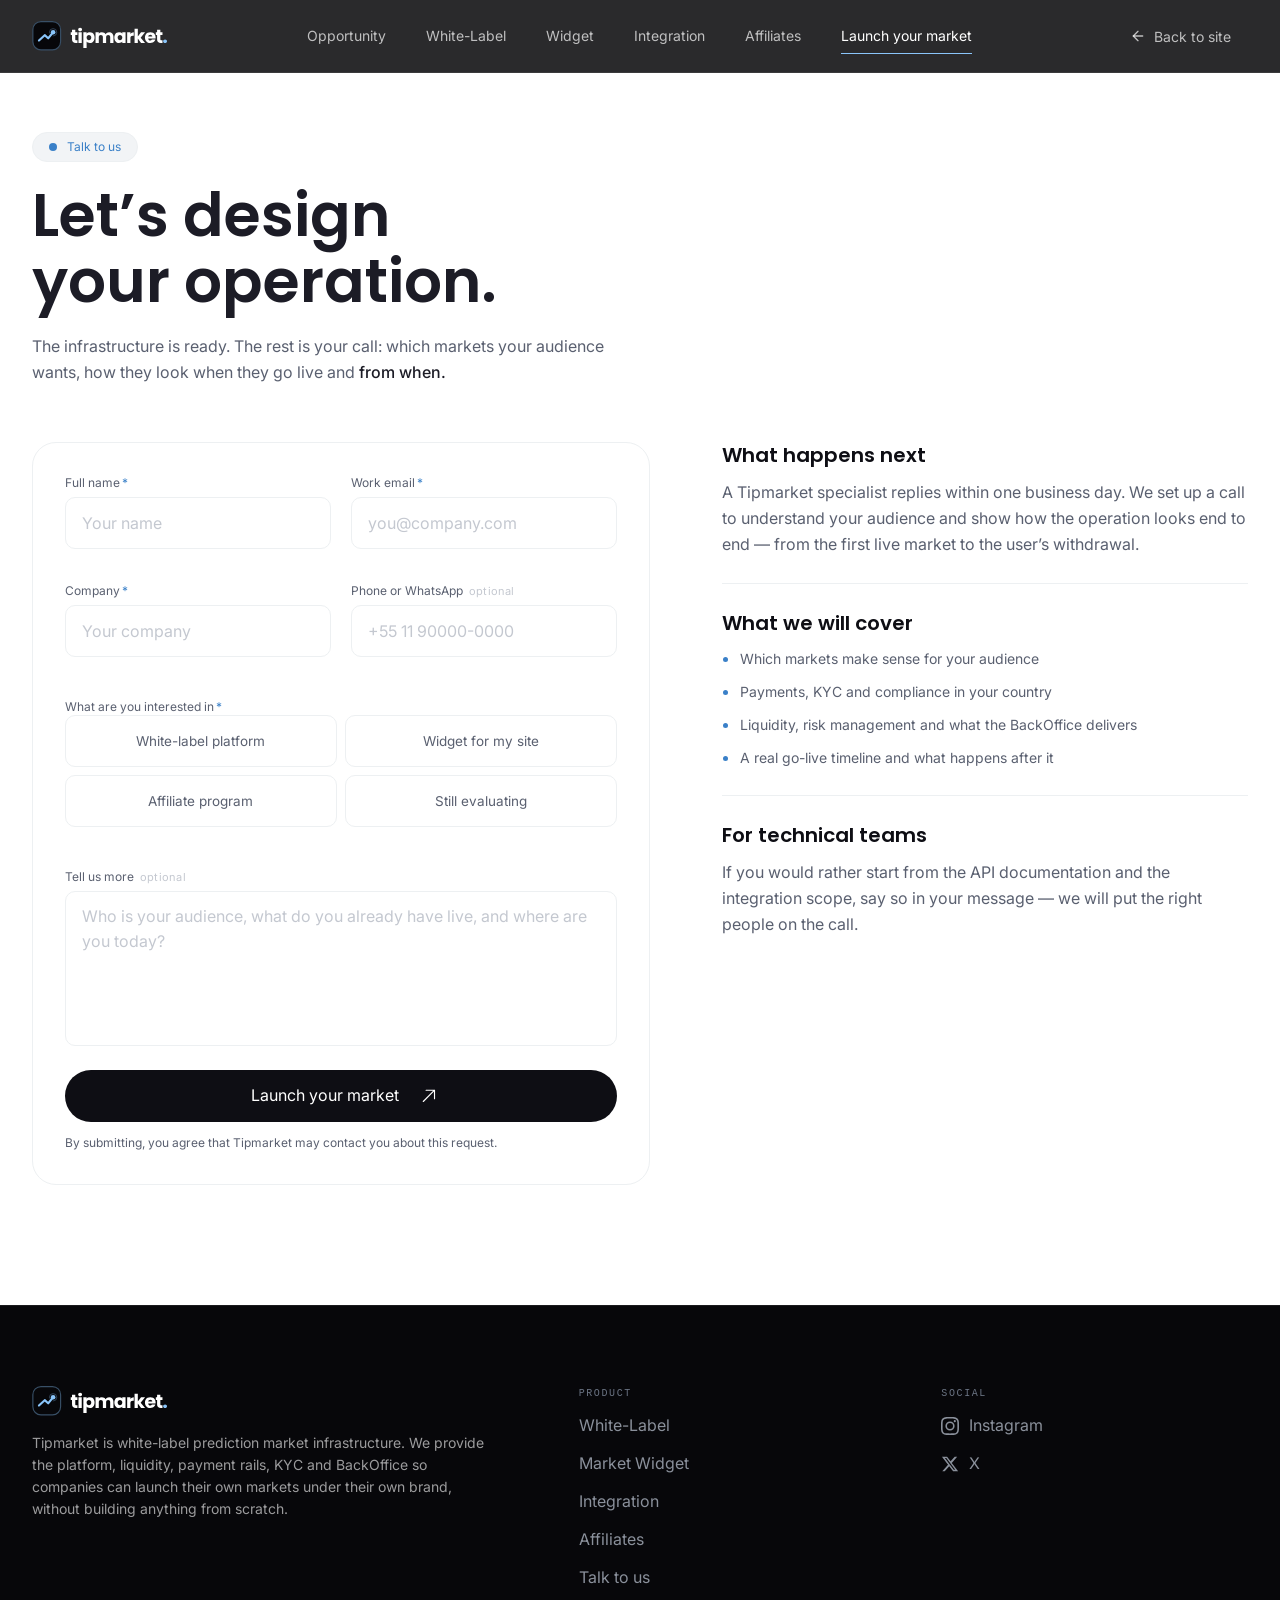
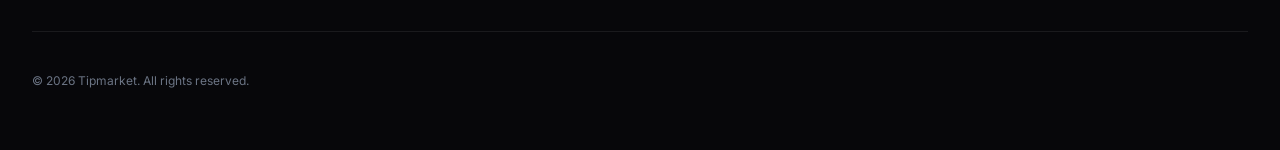
==== commit 0649b4fd: "Extend the v2 artifact typography from the hero to the whole site Titles and body text everywhere no" ====
--- a/contact.html
+++ b/contact.html
@@ -18,6 +18,8 @@
 <link rel="preconnect" href="https://fonts.googleapis.com">
 <link rel="preconnect" href="https://fonts.gstatic.com" crossorigin>
 <link rel="stylesheet" href="assets/fonts.css">
+<!-- tipografia 1:1 com o artefato v2 (Poppins nos titulos, Inter nos textos) — mesma dupla da home -->
+<link rel="stylesheet" href="https://fonts.googleapis.com/css2?family=Poppins:wght@500;600;700&family=Inter:wght@400;500;600&display=swap">
 <script>
   tailwind.config = {
     theme: {
@@ -42,8 +44,8 @@
           no:     '#e5484d'
         },
         fontFamily: {
-          display: ['"Multima"', 'Georgia', 'serif'],
-          body:    ['"Plus Jakarta Sans"', 'sans-serif']
+          display: ['Poppins', 'Inter', 'Arial', 'sans-serif'],
+          body:    ['Inter', '-apple-system', '"Segoe UI"', 'Roboto', 'Arial', 'sans-serif']
         }
       }
     }
@@ -114,7 +116,7 @@
     <span class="ds-dot" style="background:#3a80c8;"></span>
     <span class="label">Talk to us</span>
   </span>
-  <h1 class="font-display font-light text-ink ds-h1 max-w-[16ch]" style="text-wrap:balance;">
+  <h1 class="font-display font-semibold text-ink ds-h1 max-w-[16ch]" style="text-wrap:balance;">
     Let’s design your operation.
   </h1>
   <p class="font-body ds-paragraph text-slate max-w-[62ch]">
@@ -259,7 +261,7 @@
           <svg viewBox="0 0 20 20" fill="none" stroke="currentColor" stroke-width="2.3" stroke-linecap="round" stroke-linejoin="round"><path d="M4 10.5 8 14.5 16 6"/></svg>
         </span>
 
-        <h2 class="tm-lead-ok-h font-display font-light">Got it.</h2>
+        <h2 class="tm-lead-ok-h font-display font-semibold">Got it.</h2>
 
         <!-- o e-mail digitado volta em destaque: prova que o envio levou
              o que a pessoa escreveu, e deixa o erro de digitação
@@ -283,7 +285,7 @@
   <aside class="tm-aside min-w-0">
 
     <div class="tm-aside-block">
-      <h2 class="tm-aside-h font-display font-light text-void">What happens next</h2>
+      <h2 class="tm-aside-h font-display font-semibold text-void">What happens next</h2>
       <p class="font-body ds-paragraph text-slate">
         A Tipmarket specialist replies within one business day. We set up a call to understand
         your audience and show how the operation looks end to end — from the first live market
@@ -292,7 +294,7 @@
     </div>
 
     <div class="tm-aside-block">
-      <h2 class="tm-aside-h font-display font-light text-void">What we will cover</h2>
+      <h2 class="tm-aside-h font-display font-semibold text-void">What we will cover</h2>
       <ul class="tm-aside-list font-body">
         <li>Which markets make sense for your audience</li>
         <li>Payments, KYC and compliance in your country</li>
@@ -302,7 +304,7 @@
     </div>
 
     <div class="tm-aside-block">
-      <h2 class="tm-aside-h font-display font-light text-void">For technical teams</h2>
+      <h2 class="tm-aside-h font-display font-semibold text-void">For technical teams</h2>
       <p class="font-body ds-paragraph text-slate">
         If you would rather start from the API documentation and the integration scope, say so
         in your message — we will put the right people on the call.
--- a/assets/base.css
+++ b/assets/base.css
@@ -19,18 +19,18 @@
 * { -webkit-font-smoothing: antialiased; }
 html { scroll-behavior: smooth; }
 body {
-  font-family: 'Plus Jakarta Sans', sans-serif;
+  font-family: 'Inter', -apple-system, "Segoe UI", Roboto, Arial, sans-serif;
   font-size: 16px;
   line-height: 1.62;
   color: #1c1c26;
   background: #fff;
   overflow-x: hidden;
 }
-.font-display { font-family: 'Multima', Georgia, serif; }
+.font-display { font-family: 'Poppins', Inter, Arial, sans-serif; }
 
 /* ── Label tag ────────────────────────────── */
 .label {
-  font-family: 'Plus Jakarta Sans', sans-serif;
+  font-family: 'Inter', -apple-system, "Segoe UI", Roboto, Arial, sans-serif;
   font-size: 12px;
   line-height: 1.33;
   color: #3a80c8;
--- a/assets/site.css
+++ b/assets/site.css
@@ -1831,7 +1831,7 @@
 
 .tm-w-outro-mark { width:132px; height:auto; margin-bottom:4px; opacity:.95 }
 .tm-w-outro-h    { font-size:clamp(30px,3.4vw,44px); line-height:1.06;
-                   font-weight:300; letter-spacing:-.03em; color:#fff }
+                   font-weight:600; letter-spacing:-.03em; color:#fff }
 .tm-w-outro-s    { font-size:14.5px; line-height:1.55; max-width:34ch;
                    color:rgba(255,255,255,.66) }
 @media (max-width:639px) {
@@ -1963,7 +1963,7 @@
    negativa devolve o espaço, então nada se move de lugar. O lado
    direito entra na conta porque o letter-spacing negativo se aplica
    também ao último caractere e encolhia a caixa por cima do %.      */
-.tm-aff-pct  { font-size:clamp(66px,8vw,104px); line-height:.9; font-weight:300;
+.tm-aff-pct  { font-size:clamp(66px,8vw,104px); line-height:.9; font-weight:600;
                letter-spacing:-.05em;
                padding:.14em .09em; margin:-.14em -.09em }
 .tm-aff-lab  { margin-top:4px; font-size:15px; font-weight:500; color:#fff }
@@ -2401,3 +2401,30 @@
   [data-reveal] { opacity:1; transform:none }
   .reveal > * { opacity:1; transform:none; transition:none }
 }
+
+/* ── HERO · tipografia 1:1 com o artefato v2 ───────────────────────────
+   O artefato compoe o hero em Poppins 600 (titulo, com a segunda frase
+   em azul) e Inter 19px (lede). A mesma dupla Poppins/Inter agora cobre
+   o site inteiro via .font-display / .font-body (base.css); as regras
+   abaixo só existem porque o hero usa um tamanho e peso próprios, fora
+   do padrão ds-h2/ds-h3 do resto das seções.
+   ═══════════════════════════════════════════════════════════════════ */
+.tm-hero-h1 {
+  font-family: Poppins, Inter, Arial, sans-serif;
+  font-weight: 600;
+  font-size: clamp(32px, 3.5vw, 50px);
+  line-height: 1.14;
+  letter-spacing: -.015em;
+  color: #14171D;
+}
+.tm-hero-h1 .hl { color: #4F7DF0 }
+
+.tm-hero-lede {
+  font-family: Inter, -apple-system, "Segoe UI", Roboto, Arial, sans-serif;
+  font-weight: 400;
+  font-size: 17px;
+  line-height: 1.62;
+  color: #5B6069;
+  max-width: 56ch;
+}
+.tm-hero-lede b { color: #14171D; font-weight: 600 }
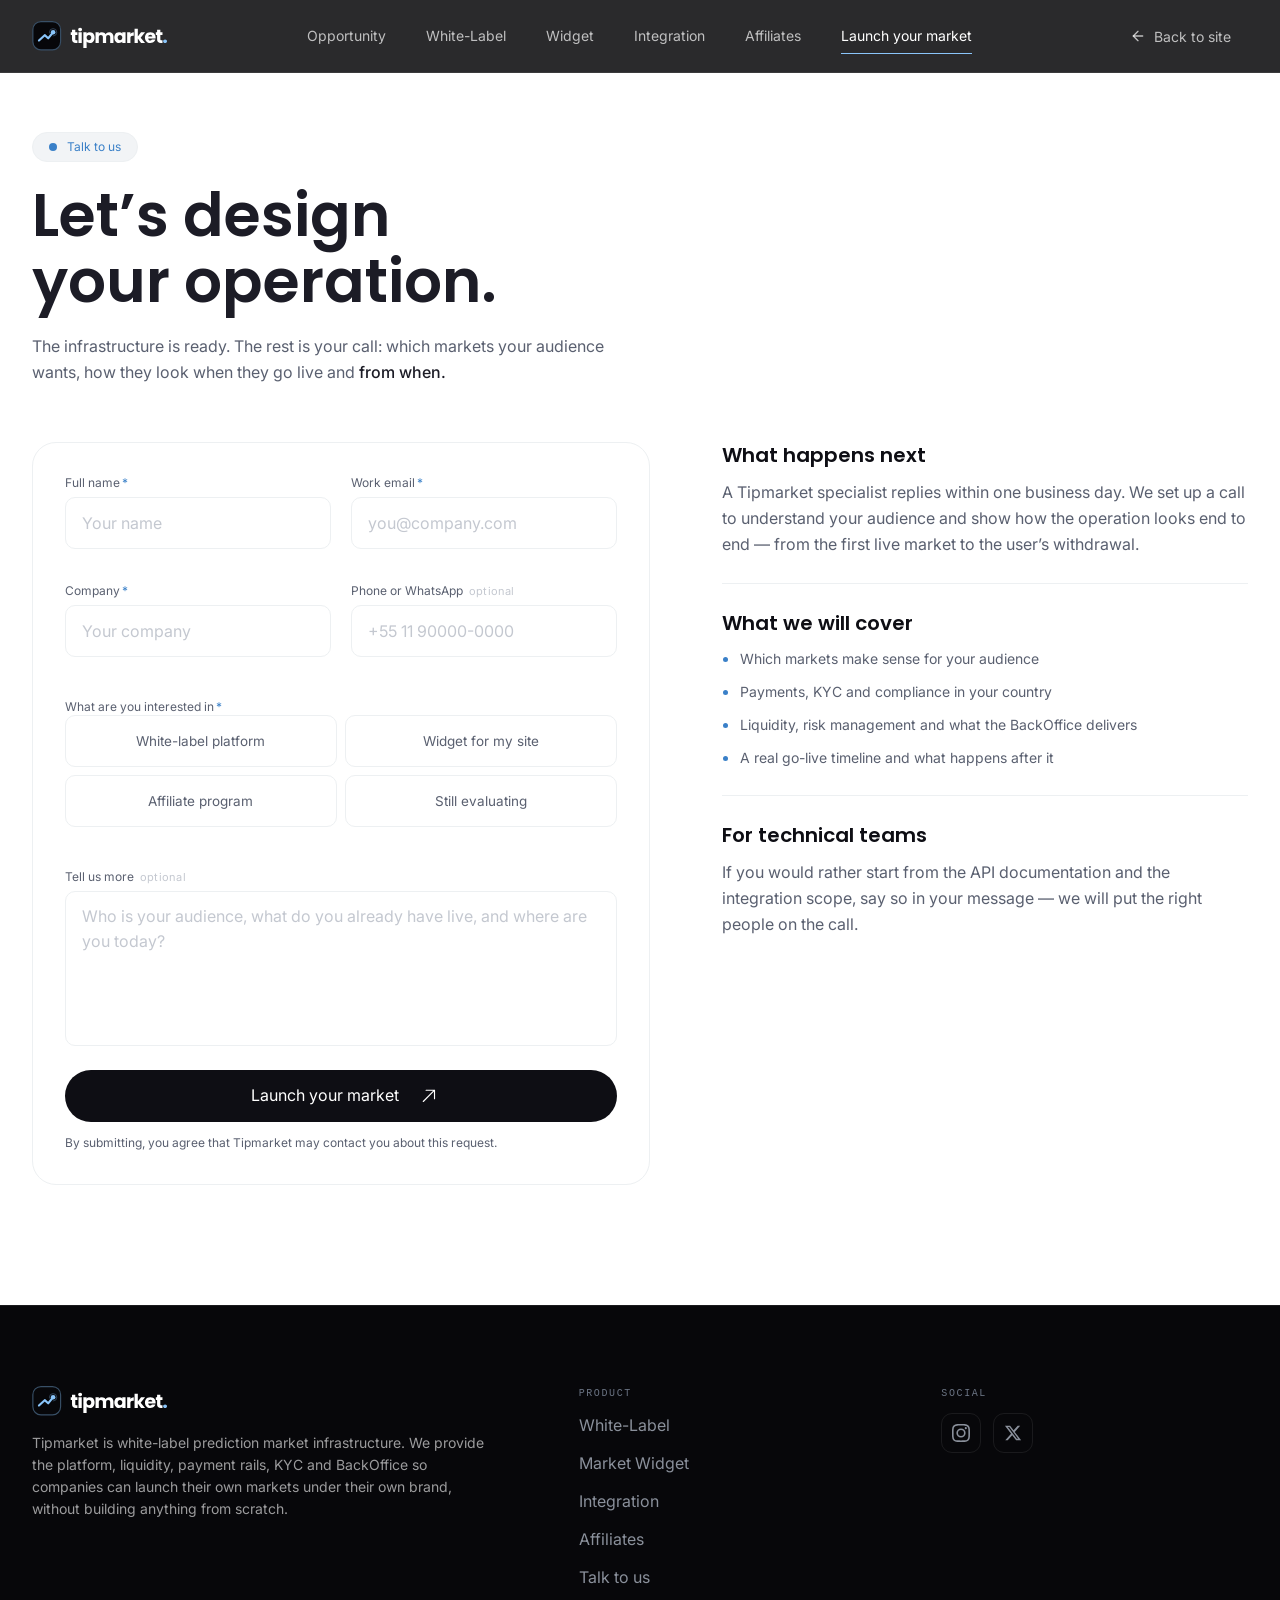
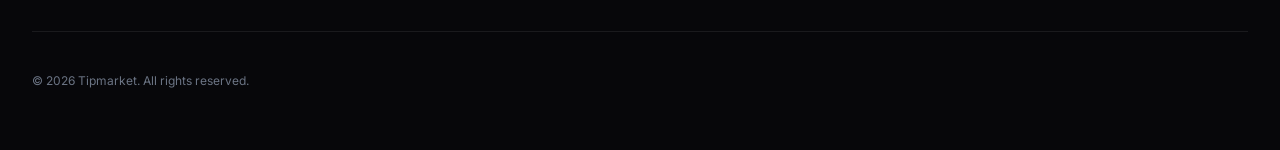
==== commit 8675f5a9: "Drop the text labels from the footer social links Matches the v2 artifact's .soc buttons: icon-only," ====
--- a/contact.html
+++ b/contact.html
@@ -345,14 +345,14 @@
 
     <nav class="flex flex-col gap-3">
       <span class="tm-mono tm-eyebrow" style="color:#6b7484;font-size:10px;">Social</span>
-      <a class="inline-flex items-center gap-2.5 font-body ds-paragraph transition-colors hover:[color:#8ac5fa]" style="color:var(--muted);" href="#">
-        <svg class="w-[18px] h-[18px]" fill="currentColor" viewBox="0 0 24 24" aria-hidden="true"><path d="M12 2.163c3.204 0 3.584.012 4.85.07 3.252.148 4.771 1.691 4.919 4.919.058 1.265.069 1.645.069 4.849 0 3.205-.012 3.584-.069 4.849-.149 3.225-1.664 4.771-4.919 4.919-1.266.058-1.644.07-4.85.07-3.204 0-3.584-.012-4.849-.07-3.26-.149-4.771-1.699-4.919-4.92-.058-1.265-.07-1.644-.07-4.849 0-3.204.013-3.583.07-4.849.149-3.227 1.664-4.771 4.919-4.919 1.266-.057 1.645-.069 4.849-.069zm0-2.163c-3.259 0-3.667.014-4.947.072-4.358.2-6.78 2.618-6.98 6.98C.014 8.333 0 8.741 0 12c0 3.259.014 3.668.072 4.948.2 4.358 2.618 6.78 6.98 6.98C8.333 23.986 8.741 24 12 24c3.259 0 3.668-.014 4.948-.072 4.354-.2 6.782-2.618 6.979-6.98.059-1.28.073-1.689.073-4.948 0-3.259-.014-3.667-.072-4.947-.196-4.354-2.617-6.78-6.979-6.98C15.668.014 15.259 0 12 0zm0 5.838a6.162 6.162 0 1 0 0 12.324 6.162 6.162 0 0 0 0-12.324zM12 16a4 4 0 1 1 0-8 4 4 0 0 1 0 8zm6.406-11.845a1.44 1.44 0 1 0 0 2.881 1.44 1.44 0 0 0 0-2.881z"/></svg>
-        Instagram
-      </a>
-      <a class="inline-flex items-center gap-2.5 font-body ds-paragraph transition-colors hover:[color:#8ac5fa]" style="color:var(--muted);" href="#">
-        <svg class="w-[18px] h-[18px]" fill="currentColor" viewBox="0 0 24 24" aria-hidden="true"><path d="M18.244 2.25h3.308l-7.227 8.26 8.502 11.24h-6.66l-5.214-6.817L4.99 21.75H1.68l7.73-8.835L1.254 2.25H8.08l4.713 6.231 5.45-6.231Zm-1.161 17.52h1.833L7.084 4.126H5.117L17.083 19.77Z"/></svg>
-        X
-      </a>
+      <div class="flex items-center gap-3">
+        <a class="w-10 h-10 flex items-center justify-center rounded-[11px] border transition-colors hover:[border-color:var(--accent)] hover:[color:var(--accent)]" style="border-color:var(--border);color:var(--muted);" href="#" aria-label="Tipmarket on Instagram" title="Instagram">
+          <svg class="w-[18px] h-[18px]" fill="currentColor" viewBox="0 0 24 24" aria-hidden="true"><path d="M12 2.163c3.204 0 3.584.012 4.85.07 3.252.148 4.771 1.691 4.919 4.919.058 1.265.069 1.645.069 4.849 0 3.205-.012 3.584-.069 4.849-.149 3.225-1.664 4.771-4.919 4.919-1.266.058-1.644.07-4.85.07-3.204 0-3.584-.012-4.849-.07-3.26-.149-4.771-1.699-4.919-4.92-.058-1.265-.07-1.644-.07-4.849 0-3.204.013-3.583.07-4.849.149-3.227 1.664-4.771 4.919-4.919 1.266-.057 1.645-.069 4.849-.069zm0-2.163c-3.259 0-3.667.014-4.947.072-4.358.2-6.78 2.618-6.98 6.98C.014 8.333 0 8.741 0 12c0 3.259.014 3.668.072 4.948.2 4.358 2.618 6.78 6.98 6.98C8.333 23.986 8.741 24 12 24c3.259 0 3.668-.014 4.948-.072 4.354-.2 6.782-2.618 6.979-6.98.059-1.28.073-1.689.073-4.948 0-3.259-.014-3.667-.072-4.947-.196-4.354-2.617-6.78-6.979-6.98C15.668.014 15.259 0 12 0zm0 5.838a6.162 6.162 0 1 0 0 12.324 6.162 6.162 0 0 0 0-12.324zM12 16a4 4 0 1 1 0-8 4 4 0 0 1 0 8zm6.406-11.845a1.44 1.44 0 1 0 0 2.881 1.44 1.44 0 0 0 0-2.881z"/></svg>
+        </a>
+        <a class="w-10 h-10 flex items-center justify-center rounded-[11px] border transition-colors hover:[border-color:var(--accent)] hover:[color:var(--accent)]" style="border-color:var(--border);color:var(--muted);" href="#" aria-label="Tipmarket on X" title="X">
+          <svg class="w-[18px] h-[18px]" fill="currentColor" viewBox="0 0 24 24" aria-hidden="true"><path d="M18.244 2.25h3.308l-7.227 8.26 8.502 11.24h-6.66l-5.214-6.817L4.99 21.75H1.68l7.73-8.835L1.254 2.25H8.08l4.713 6.231 5.45-6.231Zm-1.161 17.52h1.833L7.084 4.126H5.117L17.083 19.77Z"/></svg>
+        </a>
+      </div>
     </nav>
   </div>
 
--- a/assets/site.css
+++ b/assets/site.css
@@ -1197,15 +1197,11 @@
                 letter-spacing:.14em; text-transform:uppercase;
                 color:#5c6472; white-space:nowrap }
 
-/* ── a linha de fecho ─────────────────────────────────────── */
-.tm-b2b-close { display:flex; flex-direction:column; gap:10px;
-                padding:20px 24px; border:1px solid var(--border);
-                border-radius:20px; background:rgba(255,255,255,.02) }
-@media (min-width:768px) {
-  .tm-b2b-close   { flex-direction:row; align-items:center; gap:24px;
-                    padding:18px 28px }
-  .tm-b2b-close p { flex:1 }
-}
+/* ── a linha de fecho · 1:1 com o .wl-close do artefato v2 ──── */
+.tm-wl-close   { margin-top:44px; text-align:center;
+                 font-size:clamp(20px,2.6vw,26px); line-height:1.4;
+                 color:rgba(255,255,255,.7) }
+.tm-wl-close b { color:#fff; font-weight:600 }
 
 /* ── tablet: duas colunas, o largo por cima ───────────────── */
 @media (min-width:700px) {
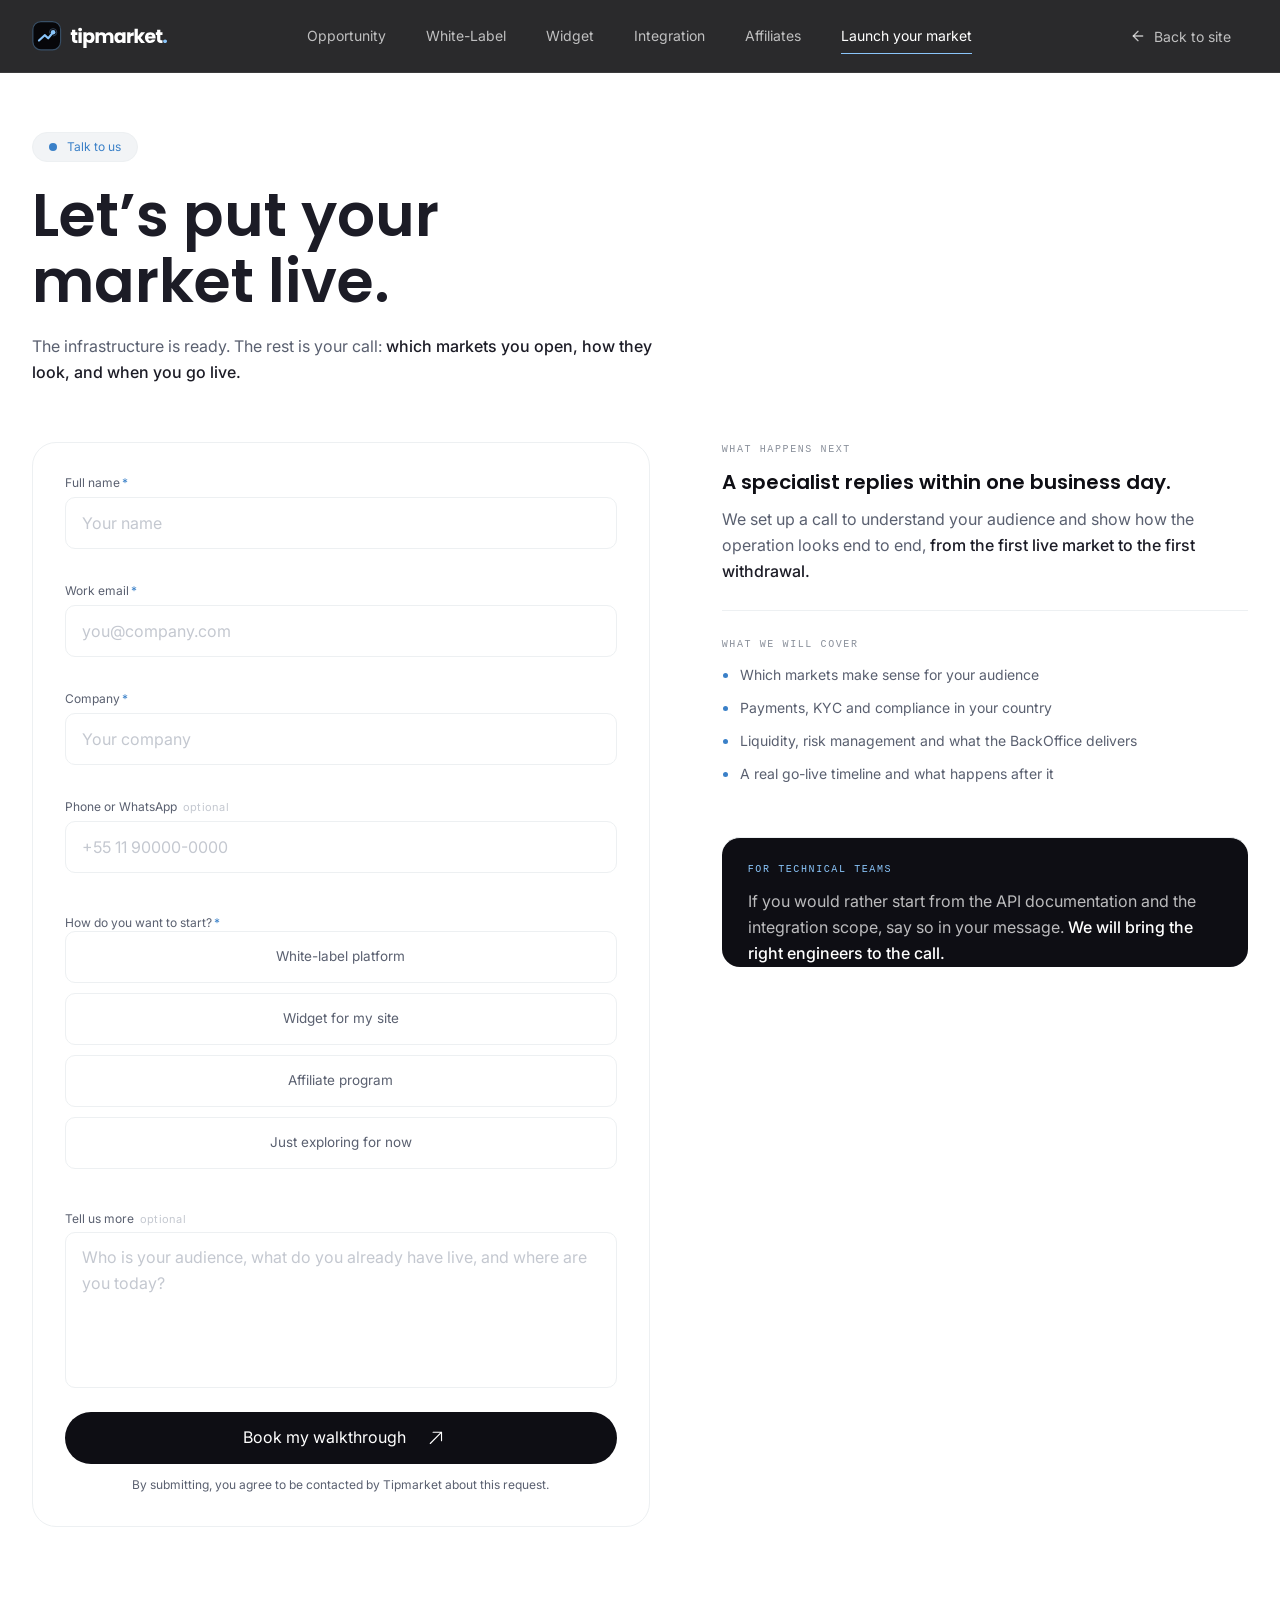
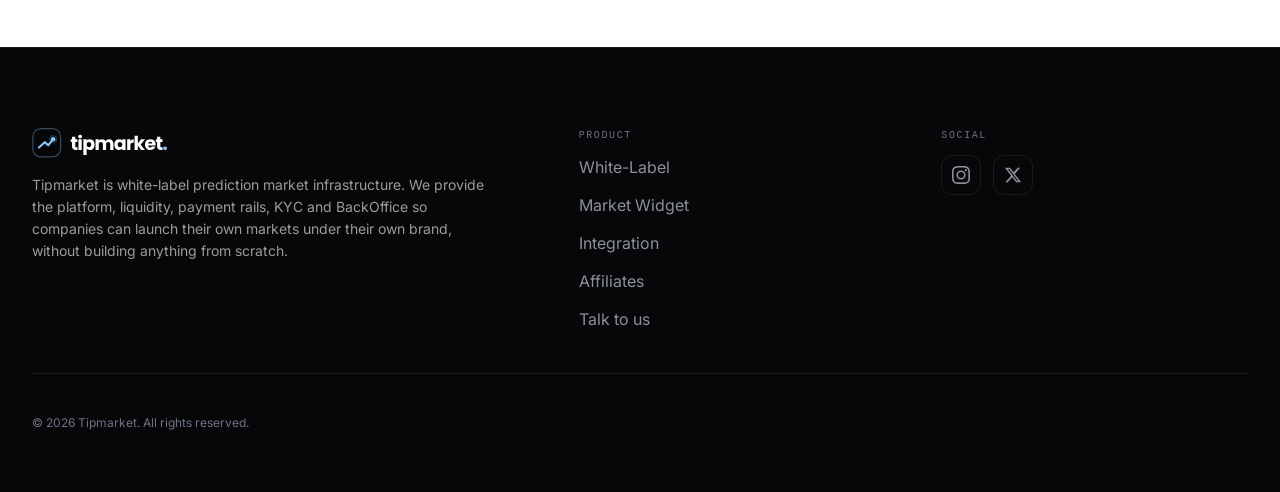
==== commit 73b35005: "Make the contact page speak to the product the visitor picked Follows the v2 contact artifact. The p" ====
--- a/contact.html
+++ b/contact.html
@@ -116,13 +116,16 @@
     <span class="ds-dot" style="background:#3a80c8;"></span>
     <span class="label">Talk to us</span>
   </span>
-  <h1 class="font-display font-semibold text-ink ds-h1 max-w-[16ch]" style="text-wrap:balance;">
-    Let’s design your operation.
+  <!-- O título, a lede, o rótulo do submit e a coluna da direita são
+       reescritos pelo produto que a pessoa escolhe no formulário (ou pelo
+       ?i= com que ela chegou) — ver INTENTS em site.js. O que está no HTML
+       é o estado padrão, o de quem chega sem dizer nada. -->
+  <h1 class="font-display font-semibold text-ink ds-h1 max-w-[16ch]" style="text-wrap:balance;" id="tm-lead-hd">
+    Let’s put your market live.
   </h1>
-  <p class="font-body ds-paragraph text-slate max-w-[62ch]">
-    The infrastructure is ready. The rest is your call: which markets your audience
-    wants, how they look when they go live and
-    <span class="text-ink font-medium">from when.</span>
+  <p class="font-body ds-paragraph text-slate max-w-[62ch]" id="tm-lead-sub">
+    The infrastructure is ready. The rest is your call:
+    <span class="text-ink font-medium">which markets you open, how they look, and when you go live.</span>
   </p>
 </div>
 </section>
@@ -160,7 +163,10 @@
         <input id="tm-lead-site" name="site_url" type="text" tabindex="-1" autocomplete="off">
       </div>
 
-      <div class="grid grid-cols-1 sm:grid-cols-2 gap-x-5 gap-y-3">
+      <!-- coluna única, como no artefato: quatro campos curtos empilhados
+           leem mais calmos do que dois pares lado a lado, e a pergunta do
+           produto — que é a que decide a conversa — não disputa a linha. -->
+      <div class="grid grid-cols-1 gap-y-3">
         <div class="tm-field" data-field="name">
           <label class="tm-field-label font-body" for="tm-lead-name">Full name<span class="tm-field-req">*</span></label>
           <input class="field-input w-full border border-cloud rounded-[10px] px-4 h-[52px] font-body text-[16px] leading-[1.62] text-ink placeholder-stone bg-white transition-all"
@@ -178,7 +184,9 @@
         </div>
 
         <div class="tm-field" data-field="company">
-          <label class="tm-field-label font-body" for="tm-lead-company">Company<span class="tm-field-req">*</span></label>
+          <!-- afiliado e quem só está avaliando não precisam ter empresa:
+               o rótulo e a obrigatoriedade acompanham o produto escolhido -->
+          <label class="tm-field-label font-body" for="tm-lead-company"><span id="tm-lead-company-label">Company</span><span class="tm-field-req" id="tm-lead-company-req">*</span><span class="tm-field-opt" id="tm-lead-company-opt" hidden>optional</span></label>
           <input class="field-input w-full border border-cloud rounded-[10px] px-4 h-[52px] font-body text-[16px] leading-[1.62] text-ink placeholder-stone bg-white transition-all"
                  id="tm-lead-company" name="company" type="text" autocomplete="organization"
                  placeholder="Your company" aria-describedby="tm-err-company">
@@ -198,7 +206,7 @@
            diferentes. Perguntar aqui custa um clique; descobrir na
            chamada custa a chamada. -->
       <fieldset class="tm-field" data-field="interest">
-        <legend class="tm-field-label font-body">What are you interested in<span class="tm-field-req">*</span></legend>
+        <legend class="tm-field-label font-body">How do you want to start?<span class="tm-field-req">*</span></legend>
         <div class="tm-choice" id="tm-lead-interest">
           <label class="tm-choice-opt font-body">
             <input type="radio" name="interest" value="White-label platform" aria-describedby="tm-err-interest">
@@ -213,8 +221,8 @@
             <span>Affiliate program</span>
           </label>
           <label class="tm-choice-opt font-body">
-            <input type="radio" name="interest" value="Still evaluating" aria-describedby="tm-err-interest">
-            <span>Still evaluating</span>
+            <input type="radio" name="interest" value="Just exploring for now" aria-describedby="tm-err-interest">
+            <span>Just exploring for now</span>
           </label>
         </div>
         <span class="tm-field-err font-body" id="tm-err-interest"></span>
@@ -230,12 +238,12 @@
       <div class="flex flex-col gap-3 pt-1">
         <button class="cta-btn flex items-center justify-center gap-3 bg-void text-white font-body text-[16px] leading-[1.62] pl-6 pr-2 h-[52px] rounded-full w-full"
                 id="tm-lead-submit" type="submit">
-          <span data-label>Launch your market</span>
+          <span data-label>Book my walkthrough</span>
           <span class="cta-icon"><img src="assets/icon-arrow-up-right.svg" alt="" class="w-[18px] h-[18px]"></span>
         </button>
 
-        <p class="font-body ds-regular-m text-slate">
-          By submitting, you agree that Tipmarket may contact you about this request.
+        <p class="font-body ds-regular-m text-slate text-center">
+          By submitting, you agree to be contacted by Tipmarket about this request.
         </p>
 
         <p class="tm-lead-status font-body ds-regular-l" id="tm-lead-status" role="status" aria-live="polite"></p>
@@ -285,17 +293,18 @@
   <aside class="tm-aside min-w-0">
 
     <div class="tm-aside-block">
-      <h2 class="tm-aside-h font-display font-semibold text-void">What happens next</h2>
-      <p class="font-body ds-paragraph text-slate">
-        A Tipmarket specialist replies within one business day. We set up a call to understand
-        your audience and show how the operation looks end to end — from the first live market
-        to the user’s withdrawal.
+      <span class="tm-mono tm-eyebrow tm-aside-badge">What happens next</span>
+      <h2 class="tm-aside-h font-display font-semibold text-void">A specialist replies within one business day.</h2>
+      <p class="font-body ds-paragraph text-slate" id="tm-lead-next">
+        We set up a call to understand your audience and show how the operation looks end to
+        end, <span class="text-ink font-medium">from the first live market to the first
+        withdrawal.</span>
       </p>
     </div>
 
     <div class="tm-aside-block">
-      <h2 class="tm-aside-h font-display font-semibold text-void">What we will cover</h2>
-      <ul class="tm-aside-list font-body">
+      <span class="tm-mono tm-eyebrow tm-aside-badge">What we will cover</span>
+      <ul class="tm-aside-list font-body" id="tm-lead-cover">
         <li>Which markets make sense for your audience</li>
         <li>Payments, KYC and compliance in your country</li>
         <li>Liquidity, risk management and what the BackOffice delivers</li>
@@ -303,11 +312,14 @@
       </ul>
     </div>
 
-    <div class="tm-aside-block">
-      <h2 class="tm-aside-h font-display font-semibold text-void">For technical teams</h2>
-      <p class="font-body ds-paragraph text-slate">
+    <!-- escuro, e é o único da coluna: fecha o texto e faz par com o
+         cartão de fecho do widget na home. Para quem escolhe afiliados
+         ele troca de assunto — não há integração para discutir. -->
+    <div class="tm-aside-block tm-aside-block--dark" id="tm-lead-tech">
+      <span class="tm-mono tm-eyebrow tm-aside-badge">For technical teams</span>
+      <p class="font-body ds-paragraph" id="tm-lead-tech-body">
         If you would rather start from the API documentation and the integration scope, say so
-        in your message — we will put the right people on the call.
+        in your message. <span class="tm-em">We will bring the right engineers to the call.</span>
       </p>
     </div>
   </aside>
--- a/assets/site.css
+++ b/assets/site.css
@@ -1426,15 +1426,33 @@
               box-shadow:inset 0 0 0 1px transparent, 0 3.5px 0 -1px #fff }
 .tm-p-logo  { font-size:12.5px; font-weight:300; letter-spacing:-.01em }
 .tm-p-logo b{ font-weight:700 }
-.tm-p-nav   { margin-left:auto; font-size:10.5px; color:#9a9a93 }
+.tm-p-nav   { margin-left:auto; display:inline-flex; align-items:center; gap:6px;
+              font-size:10.5px; color:#9a9a93 }
 
 .tm-p-grid  { display:grid; grid-template-columns:minmax(0,1fr) 300px;
               gap:26px; padding:20px 16px 22px }
+.tm-p-tags  { display:flex; align-items:center; gap:9px; margin-bottom:9px }
+.tm-p-live  { display:inline-flex; align-items:center; gap:5px;
+              font-family:ui-monospace,SFMono-Regular,Menlo,Consolas,monospace;
+              font-size:9px; letter-spacing:.1em; text-transform:uppercase;
+              color:#fff; background:#c1352c; border-radius:4px; padding:3.5px 7px 3px }
+.tm-p-live::before { content:""; width:5px; height:5px; border-radius:50%;
+              background:#fff; animation:pulse 1.6s ease-in-out infinite }
 .tm-p-kicker{ font-family:ui-monospace,SFMono-Regular,Menlo,Consolas,monospace;
               font-size:9.5px; letter-spacing:.14em; text-transform:uppercase;
-              color:#b4413e; margin-bottom:7px }
-.tm-p-h     { font-size:22px; line-height:1.16; font-weight:600;
-              letter-spacing:-.02em; color:#b4413e; margin-bottom:9px }
+              color:#b4413e }
+.tm-p-h     { font-family:Georgia,'Times New Roman',serif; font-size:22px;
+              line-height:1.2; font-weight:700; letter-spacing:-.005em;
+              color:#1c1c26; margin-bottom:8px }
+.tm-p-byline{ font-size:10.5px; color:#9a9a93; margin-bottom:13px }
+/* capa da matéria: foto de verdade, recortada no quadro. O crédito por cima
+   é o que um portal faz — e é ele que satisfaz a atribuição da licença */
+.tm-p-hero  { position:relative; height:168px; border-radius:8px; margin:0 0 14px;
+              overflow:hidden; background:#0e1830 }
+.tm-p-hero img { display:block; width:100%; height:100%; object-fit:cover }
+.tm-p-hero-cred { position:absolute; left:9px; bottom:8px; font-size:9px;
+              letter-spacing:.02em; color:rgba(255,255,255,.75);
+              background:rgba(0,0,0,.42); padding:3px 7px; border-radius:4px }
 .tm-p-lead  { font-size:12.5px; line-height:1.6; color:#14161a; margin-bottom:11px }
 .tm-p-txt   { font-size:11.5px; line-height:1.75; color:#7a7f88; margin-bottom:9px }
 
@@ -1447,7 +1465,7 @@
 .tm-p-card  { display:flex; gap:9px; padding-top:11px;
               border-top:1px solid #eeeeea; margin-bottom:11px }
 .tm-p-thumb { width:52px; height:40px; flex-shrink:0; border-radius:5px;
-              background:linear-gradient(150deg,#dfe3e8,#c9ced6) }
+              display:block; object-fit:cover; background:#dfe3e8 }
 .tm-p-ct    { font-size:11.5px; line-height:1.34; font-weight:600; color:#14161a }
 
 .tm-w { position:absolute; z-index:2;
@@ -2196,9 +2214,10 @@
    grupo continuam sendo os nativos. O visual é o rótulo, e o estado
    marcado chega por classe do JS em vez de :has(), como o resto do
    site já faz.                                                      */
-/* Quatro opções desde que os afiliados entraram. Em três colunas a
-   quarta caía sozinha numa segunda fileira; 2×2 fecha o bloco.      */
-.tm-choice { display:grid; grid-template-columns:repeat(2,1fr); gap:8px }
+/* Uma coluna, como no artefato: esta é a pergunta que decide o resto da
+   página, e empilhada ela vira uma lista de caminhos para ler em vez de
+   uma grade de botões para varrer. Em 2×2 as quatro competiam no olho. */
+.tm-choice { display:grid; grid-template-columns:1fr; gap:10px }
 .tm-choice-opt {
   position:relative; display:flex; align-items:center; justify-content:center;
   min-height:52px; padding:8px 14px; text-align:center;
@@ -2321,6 +2340,18 @@
 .tm-aside-block:last-child  { padding-bottom:0 }
 .tm-aside-block + .tm-aside-block { border-top:1px solid #edf0f2 }
 .tm-aside-h     { font-size:20px; line-height:1.3; color:#0e0e14 }
+/* o rótulo mono que abre cada bloco, como no artefato: diz de que
+   assunto é o parágrafo antes de a pessoa começar a ler */
+.tm-aside-badge { color:#8a909b; font-size:10px }
+/* o último bloco é cartão, e escuro: é o fecho da coluna, e o contraste
+   marca que ali a Tipmarket fala em primeira pessoa */
+.tm-aside-block--dark { background:#0e0e14; border-radius:18px; color:#f2f4f8;
+                        padding:24px 26px; margin-top:26px }
+.tm-aside-block--dark + .tm-aside-block,
+.tm-aside-block--dark { border-top:0 }
+.tm-aside-block--dark p { color:rgba(255,255,255,.72) }
+.tm-aside-block--dark .tm-aside-badge { color:#8ac5fa }
+.tm-aside-block--dark .tm-em { color:#fff; font-weight:500 }
 
 .tm-aside-list        { display:flex; flex-direction:column; gap:11px; margin:0; padding:0; list-style:none }
 .tm-aside-list li     { position:relative; padding-left:18px;
@@ -2341,10 +2372,6 @@
 .tm-railback:hover { color:#fff; background:#ffffff0d; border-color:#ffffff2b }
 .tm-railback:focus-visible { outline:none; border-color:var(--accent);
                              box-shadow:0 0 0 3px #8ac5fa2e }
-
-@media (max-width:639px) {
-  .tm-choice { grid-template-columns:1fr }
-}
 
 /* ── A logo se montando (Quebra 7) ────────────────────────────────────
    Um rastro de luz atravessa a seção ondulando, revela o nome ao passar
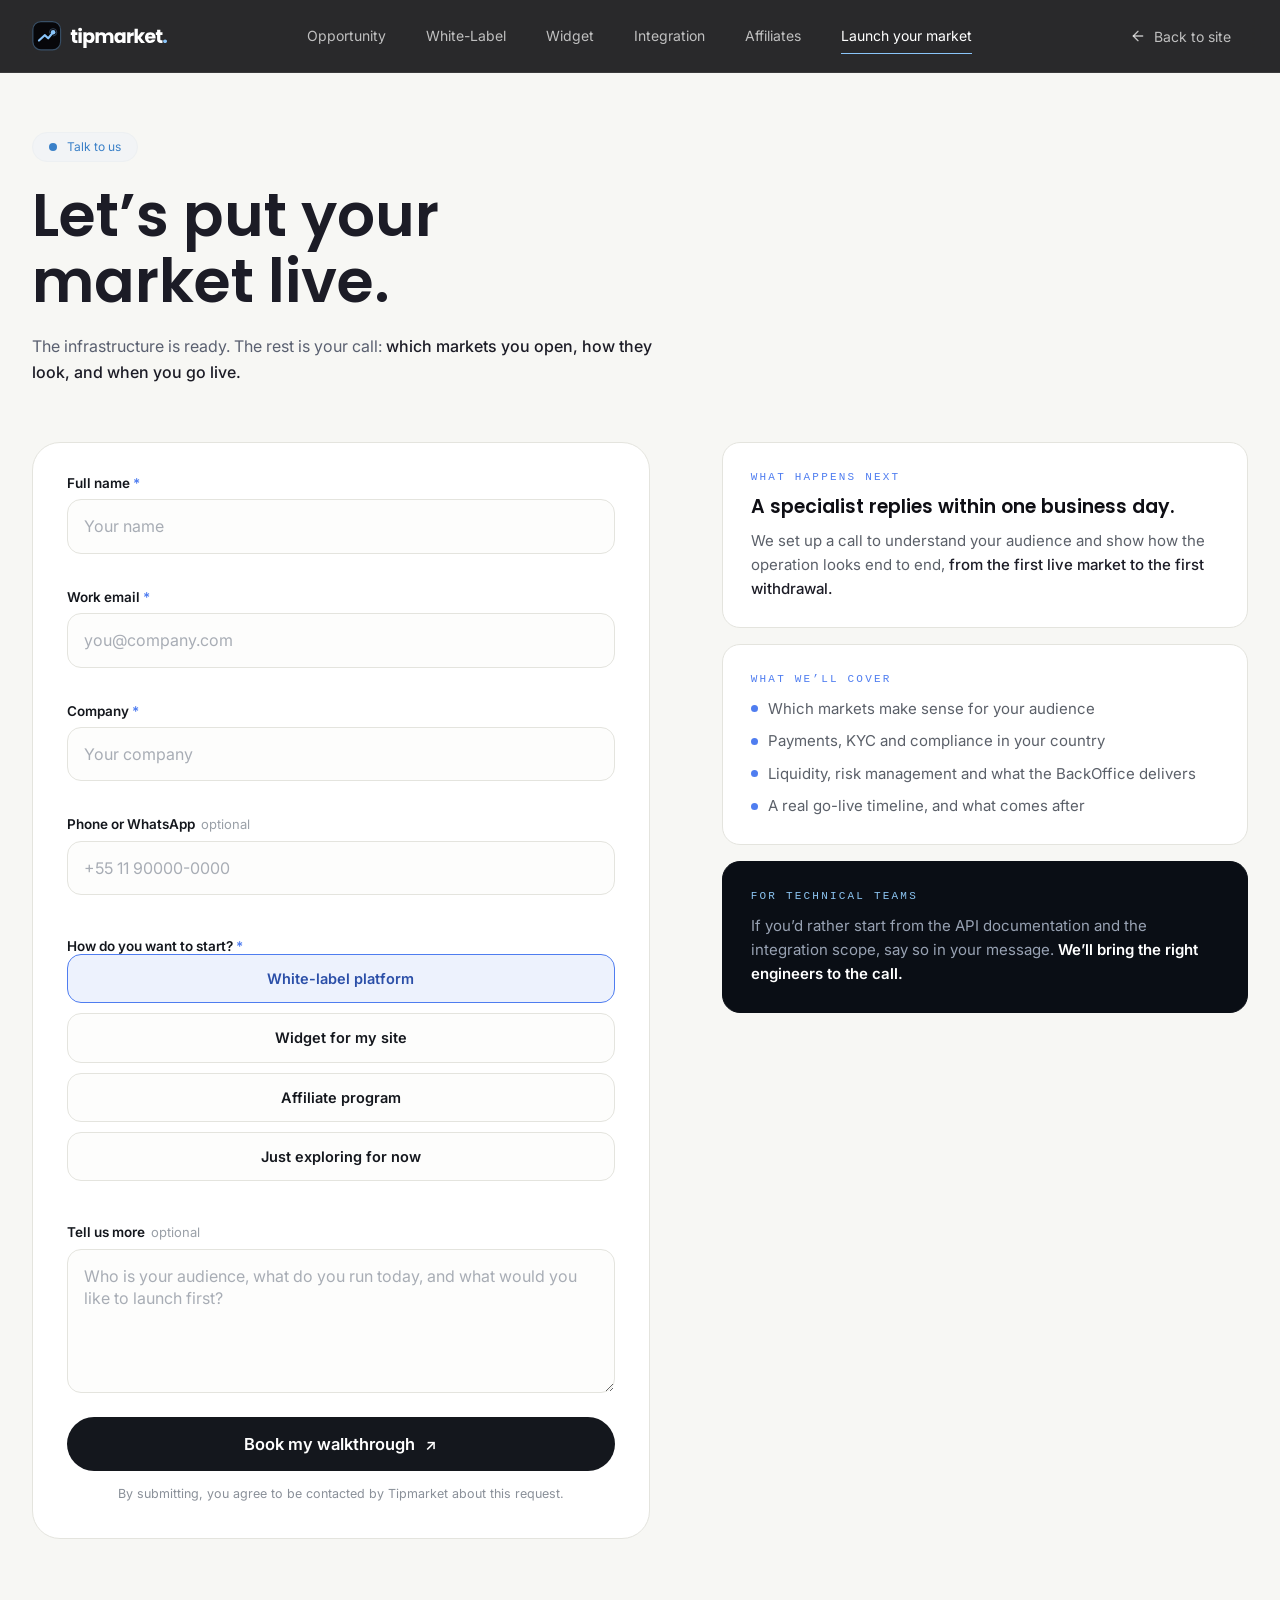
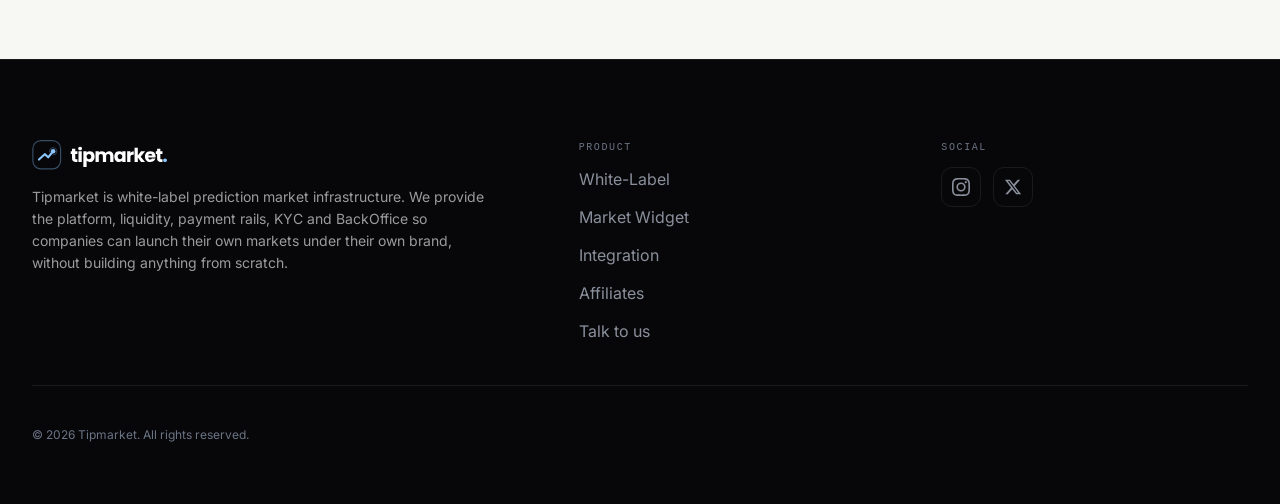
==== commit c56eee3d: "Match the contact page's visuals to the v2 artifact The structure was right after the last pass but " ====
--- a/contact.html
+++ b/contact.html
@@ -106,11 +106,12 @@
 
 <!-- ═══════════════════════════════════════════════════════════════════
      CABEÇALHO DA PÁGINA
-     Fundo branco, como o herói da home: quem clicou em "Quero operar"
-     atravessa para cá sem trocar de terreno. O que muda é o tom — a
-     home argumenta, esta página só quer o formulário preenchido.
-   ═══════════════════════════════════════════════════════════════════ -->
-<section class="bg-white px-6 md:px-8" style="padding-top:132px;">
+     Papel morno, e não branco: aqui o formulário e a coluna do "o que
+     esperar" são cartões, e é o fundo que os faz ler como cartões. O
+     tom também muda — a home argumenta, esta página só quer o
+     formulário preenchido.
+   ═══════════════════════════════════════════════════════════════════ -->
+<section class="tm-paper px-6 md:px-8" style="padding-top:132px;">
 <div class="max-w-[1280px] mx-auto flex flex-col gap-5" data-reveal>
   <span class="inline-flex items-center gap-2.5 self-start px-4 py-1.5 rounded-full border border-cloud bg-haze">
     <span class="ds-dot" style="background:#3a80c8;"></span>
@@ -138,7 +139,7 @@
      resposta para a pergunta que trava todo mundo antes de digitar o
      e-mail — o que acontece depois que eu apertar isso.
    ═══════════════════════════════════════════════════════════════════ -->
-<section id="form" class="bg-white px-6 md:px-8 pt-[56px] pb-[120px]" style="scroll-margin-top:88px;">
+<section id="form" class="tm-paper px-6 md:px-8 pt-[56px] pb-[120px]" style="scroll-margin-top:88px;">
 <div class="tm-lead-shell max-w-[1280px] mx-auto grid grid-cols-1 lg:grid-cols-[1.08fr_.92fr] gap-10 lg:gap-[72px] items-start" id="tm-lead-shell" data-reveal>
 
   <!-- ── a coluna do formulário ─────────────────────────────────── -->
@@ -151,7 +152,7 @@
 
          data-mailto não é caminho de envio — é só o endereço de socorro
          citado quando o POST falha, para a pessoa não ficar sem saída. -->
-    <form class="tm-lead-form border border-cloud rounded-[24px] p-6 md:p-8 flex flex-col gap-5 bg-white"
+    <form class="tm-lead-form"
           id="tm-lead-form" novalidate
           data-endpoint=""
           data-mailto="comercial@tipmarket.com">
@@ -169,7 +170,7 @@
       <div class="grid grid-cols-1 gap-y-3">
         <div class="tm-field" data-field="name">
           <label class="tm-field-label font-body" for="tm-lead-name">Full name<span class="tm-field-req">*</span></label>
-          <input class="field-input w-full border border-cloud rounded-[10px] px-4 h-[52px] font-body text-[16px] leading-[1.62] text-ink placeholder-stone bg-white transition-all"
+          <input class="field-input font-body"
                  id="tm-lead-name" name="name" type="text" autocomplete="name"
                  placeholder="Your name" aria-describedby="tm-err-name">
           <span class="tm-field-err font-body" id="tm-err-name"></span>
@@ -177,7 +178,7 @@
 
         <div class="tm-field" data-field="email">
           <label class="tm-field-label font-body" for="tm-lead-email">Work email<span class="tm-field-req">*</span></label>
-          <input class="field-input w-full border border-cloud rounded-[10px] px-4 h-[52px] font-body text-[16px] leading-[1.62] text-ink placeholder-stone bg-white transition-all"
+          <input class="field-input font-body"
                  id="tm-lead-email" name="email" type="email" autocomplete="email" inputmode="email"
                  placeholder="you@company.com" aria-describedby="tm-err-email">
           <span class="tm-field-err font-body" id="tm-err-email"></span>
@@ -187,7 +188,7 @@
           <!-- afiliado e quem só está avaliando não precisam ter empresa:
                o rótulo e a obrigatoriedade acompanham o produto escolhido -->
           <label class="tm-field-label font-body" for="tm-lead-company"><span id="tm-lead-company-label">Company</span><span class="tm-field-req" id="tm-lead-company-req">*</span><span class="tm-field-opt" id="tm-lead-company-opt" hidden>optional</span></label>
-          <input class="field-input w-full border border-cloud rounded-[10px] px-4 h-[52px] font-body text-[16px] leading-[1.62] text-ink placeholder-stone bg-white transition-all"
+          <input class="field-input font-body"
                  id="tm-lead-company" name="company" type="text" autocomplete="organization"
                  placeholder="Your company" aria-describedby="tm-err-company">
           <span class="tm-field-err font-body" id="tm-err-company"></span>
@@ -195,7 +196,7 @@
 
         <div class="tm-field" data-field="phone">
           <label class="tm-field-label font-body" for="tm-lead-phone">Phone or WhatsApp<span class="tm-field-opt">optional</span></label>
-          <input class="field-input w-full border border-cloud rounded-[10px] px-4 h-[52px] font-body text-[16px] leading-[1.62] text-ink placeholder-stone bg-white transition-all"
+          <input class="field-input font-body"
                  id="tm-lead-phone" name="phone" type="tel" autocomplete="tel" inputmode="tel"
                  placeholder="+55 11 90000-0000" aria-describedby="tm-err-phone">
           <span class="tm-field-err font-body" id="tm-err-phone"></span>
@@ -230,19 +231,18 @@
 
       <div class="tm-field" data-field="message">
         <label class="tm-field-label font-body" for="tm-lead-message">Tell us more<span class="tm-field-opt">optional</span></label>
-        <textarea class="field-input w-full border border-cloud rounded-[10px] px-4 py-3 font-body text-[16px] leading-[1.62] text-ink placeholder-stone bg-white resize-none transition-all"
+        <textarea class="field-input font-body"
                   id="tm-lead-message" name="message" rows="5"
-                  placeholder="Who is your audience, what do you already have live, and where are you today?"></textarea>
-      </div>
-
-      <div class="flex flex-col gap-3 pt-1">
-        <button class="cta-btn flex items-center justify-center gap-3 bg-void text-white font-body text-[16px] leading-[1.62] pl-6 pr-2 h-[52px] rounded-full w-full"
-                id="tm-lead-submit" type="submit">
+                  placeholder="Who is your audience, what do you run today, and what would you like to launch first?"></textarea>
+      </div>
+
+      <div class="flex flex-col gap-3.5 pt-1">
+        <button class="tm-lead-submit font-body" id="tm-lead-submit" type="submit">
           <span data-label>Book my walkthrough</span>
-          <span class="cta-icon"><img src="assets/icon-arrow-up-right.svg" alt="" class="w-[18px] h-[18px]"></span>
+          <span class="tm-lead-arrow" aria-hidden="true">↗</span>
         </button>
 
-        <p class="font-body ds-regular-m text-slate text-center">
+        <p class="tm-lead-consent font-body">
           By submitting, you agree to be contacted by Tipmarket about this request.
         </p>
 
@@ -303,12 +303,12 @@
     </div>
 
     <div class="tm-aside-block">
-      <span class="tm-mono tm-eyebrow tm-aside-badge">What we will cover</span>
+      <span class="tm-mono tm-eyebrow tm-aside-badge">What we’ll cover</span>
       <ul class="tm-aside-list font-body" id="tm-lead-cover">
         <li>Which markets make sense for your audience</li>
         <li>Payments, KYC and compliance in your country</li>
         <li>Liquidity, risk management and what the BackOffice delivers</li>
-        <li>A real go-live timeline and what happens after it</li>
+        <li>A real go-live timeline, and what comes after</li>
       </ul>
     </div>
 
@@ -318,8 +318,8 @@
     <div class="tm-aside-block tm-aside-block--dark" id="tm-lead-tech">
       <span class="tm-mono tm-eyebrow tm-aside-badge">For technical teams</span>
       <p class="font-body ds-paragraph" id="tm-lead-tech-body">
-        If you would rather start from the API documentation and the integration scope, say so
-        in your message. <span class="tm-em">We will bring the right engineers to the call.</span>
+        If you’d rather start from the API documentation and the integration scope, say so in
+        your message. <span class="tm-em">We’ll bring the right engineers to the call.</span>
       </p>
     </div>
   </aside>
--- a/assets/site.css
+++ b/assets/site.css
@@ -2184,22 +2184,44 @@
    PÁGINA DE CONTATO (contato.html)
    ═══════════════════════════════════════════════════════════════════ */
 
+/* ── o terreno ─────────────────────────────────────────────────────
+   Papel morno em vez de branco, como no artefato. Não é decoração: é
+   o que faz o formulário e a coluna da direita lerem como cartões
+   apoiados na página. Em branco sobre branco a borda tinha de fazer
+   sozinha um trabalho que o contraste de fundo faz de graça.       */
+.tm-paper { background:#f7f7f4 }
+
+/* ── o cartão do formulário ─────────────────────────────────────── */
+.tm-lead-form { display:flex; flex-direction:column; gap:20px;
+                background:#fff; border:1px solid #e4e4de; border-radius:28px;
+                padding:34px }
+@media (max-width:639px) { .tm-lead-form { padding:24px; border-radius:22px } }
+
 /* ── campos ────────────────────────────────────────────────────────
    .field-input é do design system e até agora só existia lá dentro,
    porque o site não tinha formulário. Trazido na íntegra — foco, erro
    e desabilitado — para o contrato do campo ser um só nos dois lugares
    em vez de duas cópias que divergem na primeira mexida.            */
-.field-input:focus    { outline:none; border-color:#3a80c8;
-                        box-shadow:0 0 0 3px rgba(58,128,200,.10) }
+.tm-lead-form .field-input {
+  width:100%; border:1px solid #e4e4de; border-radius:14px; background:#fdfdfc;
+  padding:15px 16px; font-size:16px; line-height:1.4; color:#14171d;
+  transition:border-color .15s ease, box-shadow .15s ease }
+.tm-lead-form .field-input::placeholder { color:#a8adb5 }
+.tm-lead-form textarea.field-input      { min-height:120px; resize:vertical }
+.field-input:focus    { outline:none; border-color:#4f7df0;
+                        box-shadow:0 0 0 3px rgba(79,125,240,.15) }
 .field-error          { border-color:#e5484d !important }
 .field-error:focus    { border-color:#e5484d; box-shadow:0 0 0 3px rgba(229,72,77,.12) }
 .field-input:disabled { background:#f2f4f6; color:#c4c8d0; cursor:default;
                         box-shadow:none; border-color:#edf0f2 }
 
-.tm-field       { display:flex; flex-direction:column; gap:6px; min-width:0; border:0; padding:0; margin:0 }
-.tm-field-label { font-size:12px; line-height:1.33; color:#5a6070; padding:0 }
-.tm-field-req   { color:#3a80c8; margin-left:2px }
-.tm-field-opt   { margin-left:6px; font-size:11px; letter-spacing:.02em; color:#c4c8d0 }
+.tm-field       { display:flex; flex-direction:column; gap:9px; min-width:0; border:0; padding:0; margin:0 }
+/* o rótulo é escuro e pesado, não uma legenda cinza: numa coluna só,
+   é ele que marca onde começa cada campo */
+.tm-field-label { font-size:13.5px; line-height:1; font-weight:600; color:#14171d; padding:0 }
+.tm-field-req   { color:#4f7df0; margin-left:3px }
+.tm-field-opt   { margin-left:6px; font-size:13px; font-weight:400;
+                  letter-spacing:0; color:#9aa0a8 }
 
 /* a mensagem de erro entra no lugar em vez de empurrar o campo de
    baixo: reserva a linha desde sempre e só troca a opacidade. Numa
@@ -2220,29 +2242,40 @@
 .tm-choice { display:grid; grid-template-columns:1fr; gap:10px }
 .tm-choice-opt {
   position:relative; display:flex; align-items:center; justify-content:center;
-  min-height:52px; padding:8px 14px; text-align:center;
-  border:1px solid #edf0f2; border-radius:10px; background:#fff;
-  font-size:13.5px; line-height:1.35; color:#5a6070; cursor:pointer;
-  transition:border-color .2s ease, background-color .2s ease, color .2s ease
+  padding:15px 16px; text-align:center;
+  border:1px solid #e4e4de; border-radius:14px; background:#fdfdfc;
+  font-size:14.5px; font-weight:600; line-height:1.2; color:#14171d; cursor:pointer;
+  transition:border-color .12s ease, background-color .12s ease, color .12s ease
 }
 .tm-choice-opt input { position:absolute; inset:0; opacity:0; margin:0;
                        width:100%; height:100%; cursor:pointer }
-.tm-choice-opt:hover { border-color:#c4c8d0; color:#1c1c26 }
-.tm-choice-opt.is-on { border-color:#3a80c8; background:#e8f2fa;
-                       color:#1a3a5c; font-weight:500 }
-.tm-choice-opt:focus-within { border-color:#3a80c8;
-                              box-shadow:0 0 0 3px rgba(58,128,200,.10) }
+.tm-choice-opt:hover { border-color:#c9cfd8 }
+.tm-choice-opt.is-on { border-color:#4f7df0; background:#edf2fd; color:#2b4fa8 }
+.tm-choice-opt:focus-within { border-color:#4f7df0;
+                              box-shadow:0 0 0 3px rgba(79,125,240,.15) }
 .tm-field.is-invalid .tm-choice-opt:not(.is-on) { border-color:#e5484d }
 
-/* ── envio ─────────────────────────────────────────────────────────── */
+/* ── envio ─────────────────────────────────────────────────────────
+   Pílula cheia, escura, com a seta como glifo na própria linha do
+   texto. O .cta-btn da home traz um disco de ícone que serve a um CTA
+   de navegação; aqui o botão é o fim do formulário, e o disco fazia a
+   linha inteira ler como link e não como envio.                    */
 .tm-hp { position:absolute; width:1px; height:1px; overflow:hidden;
          clip:rect(0 0 0 0); clip-path:inset(50%); white-space:nowrap }
 
-#tm-lead-submit[disabled] { opacity:.6; cursor:default }
-#tm-lead-submit[disabled]:hover { box-shadow:none }
-#tm-lead-submit[disabled]:hover::before { opacity:0 }
-
-.tm-lead-status         { display:none; color:#e5484d }
+.tm-lead-submit {
+  display:flex; align-items:center; justify-content:center; gap:10px;
+  width:100%; border:0; border-radius:999px; background:#14171d; color:#fff;
+  font-size:16.5px; font-weight:600; line-height:1; padding:19px; cursor:pointer;
+  transition:background-color .15s ease }
+.tm-lead-submit:hover { background:#4f7df0 }
+.tm-lead-submit:focus-visible { outline:3px solid #4f7df0; outline-offset:2px }
+.tm-lead-submit .tm-lead-arrow { font-size:15px; line-height:1 }
+.tm-lead-submit[disabled] { background:#5b6069; cursor:default }
+
+.tm-lead-consent { font-size:12.5px; line-height:1.5; color:#8a9099; text-align:center }
+
+.tm-lead-status         { display:none; color:#e5484d; text-align:center }
 .tm-lead-status.is-on   { display:block }
 
 /* ── o cartão de enviado ───────────────────────────────────────────
@@ -2332,32 +2365,32 @@
 }
 
 /* ── a coluna do que esperar ───────────────────────────────────────
-   Sem cartão, de propósito: dois cartões lado a lado dariam o mesmo
-   peso para o que a pessoa preenche e para o que ela lê. Aqui é só
-   texto separado por fio, e o formulário fica sendo o objeto.       */
-.tm-aside-block { display:flex; flex-direction:column; gap:12px; padding:26px 0 }
-.tm-aside-block:first-child { padding-top:0 }
-.tm-aside-block:last-child  { padding-bottom:0 }
-.tm-aside-block + .tm-aside-block { border-top:1px solid #edf0f2 }
-.tm-aside-h     { font-size:20px; line-height:1.3; color:#0e0e14 }
-/* o rótulo mono que abre cada bloco, como no artefato: diz de que
-   assunto é o parágrafo antes de a pessoa começar a ler */
-.tm-aside-badge { color:#8a909b; font-size:10px }
-/* o último bloco é cartão, e escuro: é o fecho da coluna, e o contraste
-   marca que ali a Tipmarket fala em primeira pessoa */
-.tm-aside-block--dark { background:#0e0e14; border-radius:18px; color:#f2f4f8;
-                        padding:24px 26px; margin-top:26px }
-.tm-aside-block--dark + .tm-aside-block,
-.tm-aside-block--dark { border-top:0 }
-.tm-aside-block--dark p { color:rgba(255,255,255,.72) }
-.tm-aside-block--dark .tm-aside-badge { color:#8ac5fa }
-.tm-aside-block--dark .tm-em { color:#fff; font-weight:500 }
-
-.tm-aside-list        { display:flex; flex-direction:column; gap:11px; margin:0; padding:0; list-style:none }
-.tm-aside-list li     { position:relative; padding-left:18px;
-                        font-size:14px; line-height:1.57; color:#5a6070 }
-.tm-aside-list li::before { content:""; position:absolute; left:1px; top:.6em;
-                            width:5px; height:5px; border-radius:50%; background:#3a80c8 }
+   Três cartões, como no artefato: sobre o papel morno cada bloco fica
+   sendo uma resposta fechada em si — "o que acontece depois", "o que a
+   gente cobre", "para time técnico" — em vez de um texto corrido em
+   que os três assuntos se encostam.                                */
+.tm-aside       { display:grid; gap:16px; align-content:start }
+.tm-aside-block { display:flex; flex-direction:column; gap:10px;
+                  background:#fff; border:1px solid #e4e4de; border-radius:18px;
+                  padding:26px 28px }
+.tm-aside-h     { font-size:19px; line-height:1.25; color:#14171d }
+.tm-aside-block p { font-size:15px; line-height:1.6; color:#5b6069 }
+/* o rótulo mono que abre cada bloco: diz de que assunto é o parágrafo
+   antes de a pessoa começar a ler. Azul, como no artefato — em cinza
+   ele lia como aviso legal em vez de índice. */
+.tm-aside-badge { color:#4f7df0; font-size:11px; letter-spacing:.2em }
+/* o último é escuro: é o fecho da coluna, e o contraste marca que ali
+   a Tipmarket fala em primeira pessoa */
+.tm-aside-block--dark { background:#0a0e15; border-color:#0a0e15; color:#f2f4f8 }
+.tm-aside-block--dark p { color:#98a2b3 }
+.tm-aside-block--dark .tm-aside-badge { color:#8cc5f2 }
+.tm-aside-block--dark .tm-em { color:#fff; font-weight:600 }
+
+.tm-aside-list        { display:grid; gap:10px; margin:0; padding:0; list-style:none }
+.tm-aside-list li     { position:relative; padding-left:17px;
+                        font-size:15px; line-height:1.5; color:#5b6069 }
+.tm-aside-list li::before { content:""; position:absolute; left:0; top:.5em;
+                            width:7px; height:7px; border-radius:50%; background:#4f7df0 }
 
 /* ── o "voltar ao site" do rail ────────────────────────────────────
    Ocupa o lugar do "Quero operar", que na página de contato apontaria
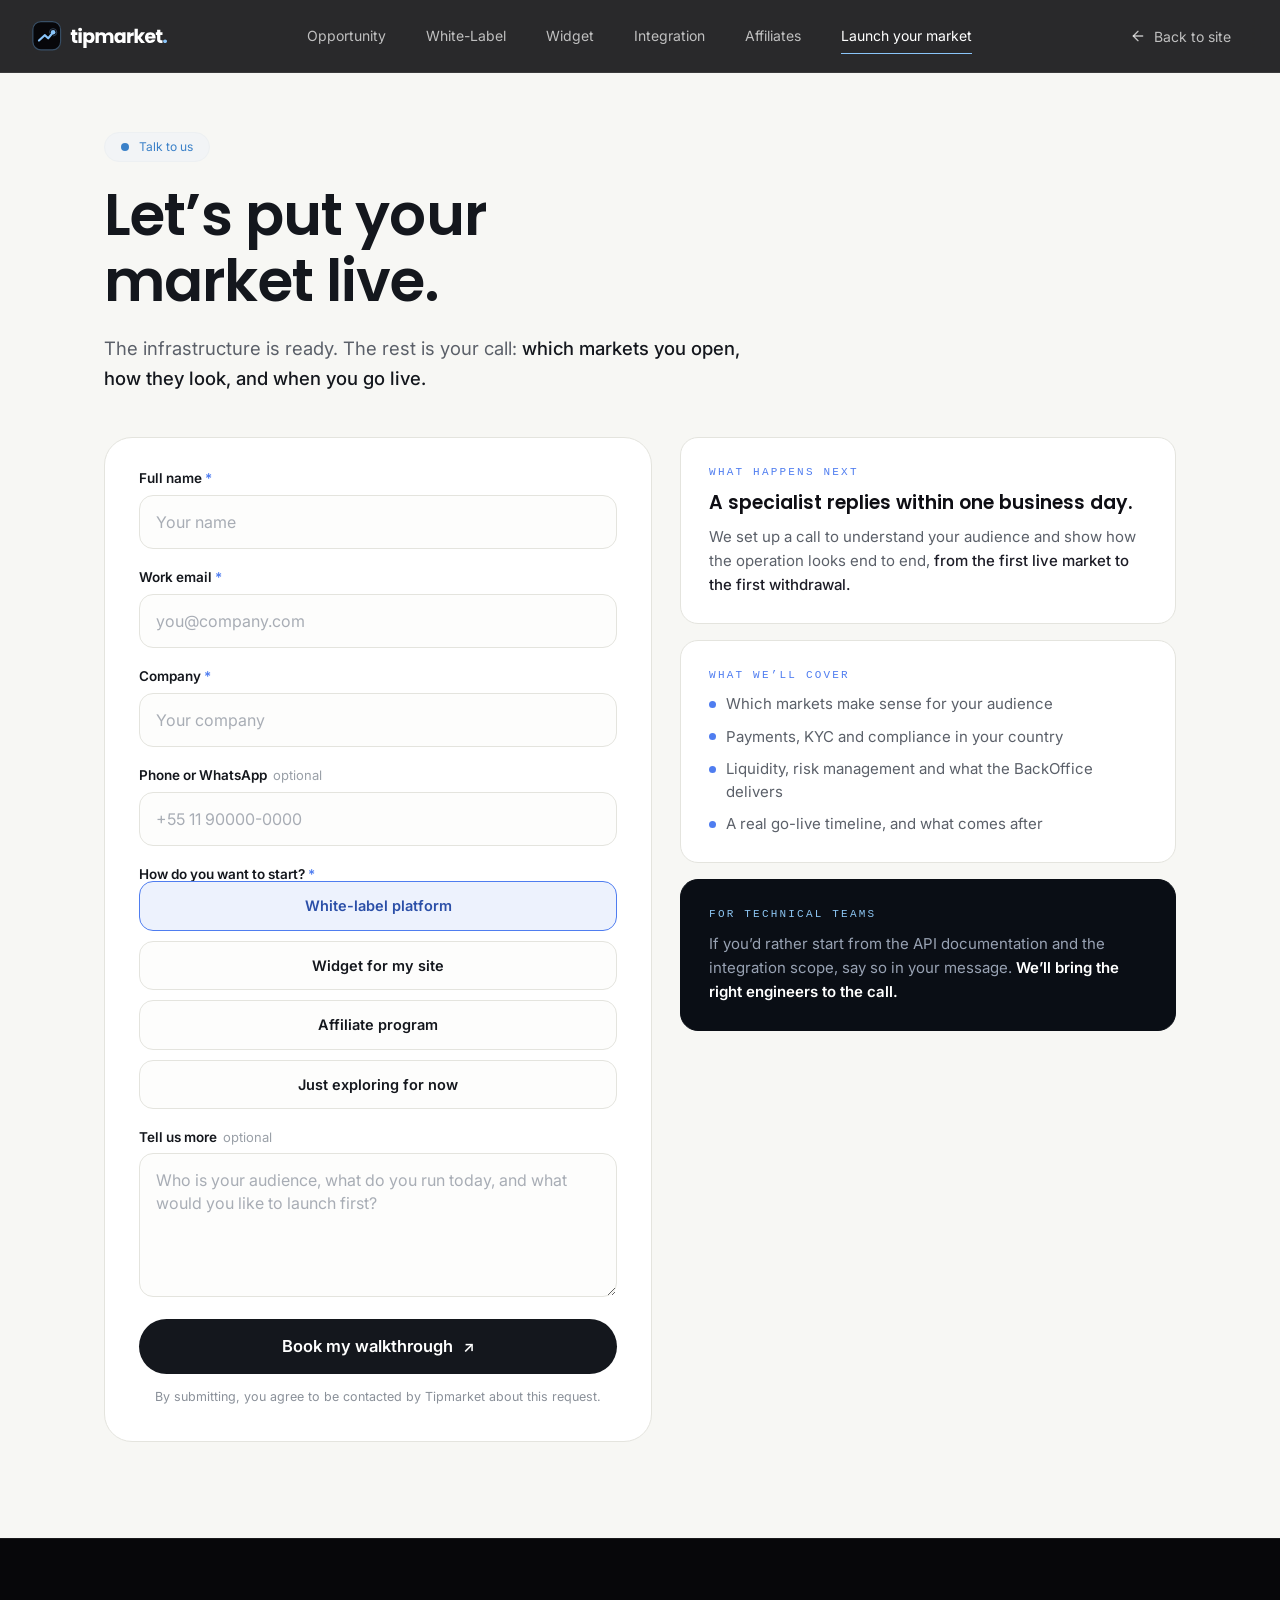
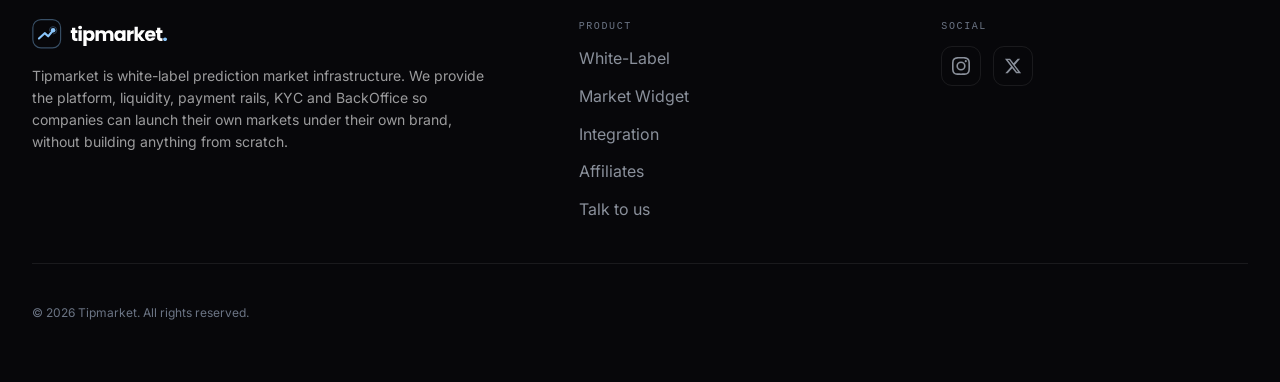
==== commit db3e7d54: "Bring the contact page down to the artifact's scale Everything was rendering larger and looser than " ====
--- a/contact.html
+++ b/contact.html
@@ -111,8 +111,8 @@
      tom também muda — a home argumenta, esta página só quer o
      formulário preenchido.
    ═══════════════════════════════════════════════════════════════════ -->
-<section class="tm-paper px-6 md:px-8" style="padding-top:132px;">
-<div class="max-w-[1280px] mx-auto flex flex-col gap-5" data-reveal>
+<section class="tm-paper px-6 md:px-8 pb-[44px]" style="padding-top:132px;">
+<div class="max-w-[1072px] mx-auto flex flex-col gap-5" data-reveal>
   <span class="inline-flex items-center gap-2.5 self-start px-4 py-1.5 rounded-full border border-cloud bg-haze">
     <span class="ds-dot" style="background:#3a80c8;"></span>
     <span class="label">Talk to us</span>
@@ -121,10 +121,10 @@
        reescritos pelo produto que a pessoa escolhe no formulário (ou pelo
        ?i= com que ela chegou) — ver INTENTS em site.js. O que está no HTML
        é o estado padrão, o de quem chega sem dizer nada. -->
-  <h1 class="font-display font-semibold text-ink ds-h1 max-w-[16ch]" style="text-wrap:balance;" id="tm-lead-hd">
+  <h1 class="font-display font-semibold tm-lead-h1 max-w-[16ch]" style="text-wrap:balance;" id="tm-lead-hd">
     Let’s put your market live.
   </h1>
-  <p class="font-body ds-paragraph text-slate max-w-[62ch]" id="tm-lead-sub">
+  <p class="font-body tm-lead-lede max-w-[56ch]" id="tm-lead-sub">
     The infrastructure is ready. The rest is your call:
     <span class="text-ink font-medium">which markets you open, how they look, and when you go live.</span>
   </p>
@@ -139,8 +139,8 @@
      resposta para a pergunta que trava todo mundo antes de digitar o
      e-mail — o que acontece depois que eu apertar isso.
    ═══════════════════════════════════════════════════════════════════ -->
-<section id="form" class="tm-paper px-6 md:px-8 pt-[56px] pb-[120px]" style="scroll-margin-top:88px;">
-<div class="tm-lead-shell max-w-[1280px] mx-auto grid grid-cols-1 lg:grid-cols-[1.08fr_.92fr] gap-10 lg:gap-[72px] items-start" id="tm-lead-shell" data-reveal>
+<section id="form" class="tm-paper px-6 md:px-8 pb-[96px]" style="scroll-margin-top:88px;">
+<div class="tm-lead-shell max-w-[1072px] mx-auto grid grid-cols-1 lg:grid-cols-[1.05fr_.95fr] gap-7 items-start" id="tm-lead-shell" data-reveal>
 
   <!-- ── a coluna do formulário ─────────────────────────────────── -->
   <div class="tm-lead min-w-0" id="tm-lead">
@@ -166,41 +166,41 @@
 
       <!-- coluna única, como no artefato: quatro campos curtos empilhados
            leem mais calmos do que dois pares lado a lado, e a pergunta do
-           produto — que é a que decide a conversa — não disputa a linha. -->
-      <div class="grid grid-cols-1 gap-y-3">
-        <div class="tm-field" data-field="name">
-          <label class="tm-field-label font-body" for="tm-lead-name">Full name<span class="tm-field-req">*</span></label>
-          <input class="field-input font-body"
-                 id="tm-lead-name" name="name" type="text" autocomplete="name"
-                 placeholder="Your name" aria-describedby="tm-err-name">
-          <span class="tm-field-err font-body" id="tm-err-name"></span>
-        </div>
-
-        <div class="tm-field" data-field="email">
-          <label class="tm-field-label font-body" for="tm-lead-email">Work email<span class="tm-field-req">*</span></label>
-          <input class="field-input font-body"
-                 id="tm-lead-email" name="email" type="email" autocomplete="email" inputmode="email"
-                 placeholder="you@company.com" aria-describedby="tm-err-email">
-          <span class="tm-field-err font-body" id="tm-err-email"></span>
-        </div>
-
-        <div class="tm-field" data-field="company">
-          <!-- afiliado e quem só está avaliando não precisam ter empresa:
-               o rótulo e a obrigatoriedade acompanham o produto escolhido -->
-          <label class="tm-field-label font-body" for="tm-lead-company"><span id="tm-lead-company-label">Company</span><span class="tm-field-req" id="tm-lead-company-req">*</span><span class="tm-field-opt" id="tm-lead-company-opt" hidden>optional</span></label>
-          <input class="field-input font-body"
-                 id="tm-lead-company" name="company" type="text" autocomplete="organization"
-                 placeholder="Your company" aria-describedby="tm-err-company">
-          <span class="tm-field-err font-body" id="tm-err-company"></span>
-        </div>
-
-        <div class="tm-field" data-field="phone">
-          <label class="tm-field-label font-body" for="tm-lead-phone">Phone or WhatsApp<span class="tm-field-opt">optional</span></label>
-          <input class="field-input font-body"
-                 id="tm-lead-phone" name="phone" type="tel" autocomplete="tel" inputmode="tel"
-                 placeholder="+55 11 90000-0000" aria-describedby="tm-err-phone">
-          <span class="tm-field-err font-body" id="tm-err-phone"></span>
-        </div>
+           produto — que é a que decide a conversa — não disputa a linha.
+           Sem grade em volta: o gap do próprio form dá o ritmo, e ele é
+           um só do primeiro campo ao botão. -->
+      <div class="tm-field" data-field="name">
+        <label class="tm-field-label font-body" for="tm-lead-name">Full name<span class="tm-field-req">*</span></label>
+        <input class="field-input font-body"
+               id="tm-lead-name" name="name" type="text" autocomplete="name"
+               placeholder="Your name" aria-describedby="tm-err-name">
+        <span class="tm-field-err font-body" id="tm-err-name"></span>
+      </div>
+
+      <div class="tm-field" data-field="email">
+        <label class="tm-field-label font-body" for="tm-lead-email">Work email<span class="tm-field-req">*</span></label>
+        <input class="field-input font-body"
+               id="tm-lead-email" name="email" type="email" autocomplete="email" inputmode="email"
+               placeholder="you@company.com" aria-describedby="tm-err-email">
+        <span class="tm-field-err font-body" id="tm-err-email"></span>
+      </div>
+
+      <div class="tm-field" data-field="company">
+        <!-- afiliado e quem só está avaliando não precisam ter empresa:
+             o rótulo e a obrigatoriedade acompanham o produto escolhido -->
+        <label class="tm-field-label font-body" for="tm-lead-company"><span id="tm-lead-company-label">Company</span><span class="tm-field-req" id="tm-lead-company-req">*</span><span class="tm-field-opt" id="tm-lead-company-opt" hidden>optional</span></label>
+        <input class="field-input font-body"
+               id="tm-lead-company" name="company" type="text" autocomplete="organization"
+               placeholder="Your company" aria-describedby="tm-err-company">
+        <span class="tm-field-err font-body" id="tm-err-company"></span>
+      </div>
+
+      <div class="tm-field" data-field="phone">
+        <label class="tm-field-label font-body" for="tm-lead-phone">Phone or WhatsApp<span class="tm-field-opt">optional</span></label>
+        <input class="field-input font-body"
+               id="tm-lead-phone" name="phone" type="tel" autocomplete="tel" inputmode="tel"
+               placeholder="+55 11 90000-0000" aria-describedby="tm-err-phone">
+        <span class="tm-field-err font-body" id="tm-err-phone"></span>
       </div>
 
       <!-- o site vende dois produtos e eles caem em conversas
@@ -236,7 +236,7 @@
                   placeholder="Who is your audience, what do you run today, and what would you like to launch first?"></textarea>
       </div>
 
-      <div class="flex flex-col gap-3.5 pt-1">
+      <div class="flex flex-col gap-3.5">
         <button class="tm-lead-submit font-body" id="tm-lead-submit" type="submit">
           <span data-label>Book my walkthrough</span>
           <span class="tm-lead-arrow" aria-hidden="true">↗</span>
--- a/assets/site.css
+++ b/assets/site.css
@@ -2191,8 +2191,18 @@
    sozinha um trabalho que o contraste de fundo faz de graça.       */
 .tm-paper { background:#f7f7f4 }
 
+/* ── o cabeçalho ───────────────────────────────────────────────────
+   Números do artefato, não os do design system da home: aqui o
+   cabeçalho divide a tela com um formulário, e o ds-h1 (que foi
+   dimensionado para um herói de página inteira) empurrava tudo para
+   baixo antes de a pessoa ver o primeiro campo.                   */
+.tm-lead-h1   { font-size:clamp(38px,5.5vw,58px); line-height:1.14;
+                letter-spacing:-.015em; color:#14171d }
+.tm-lead-lede { font-size:18.5px; line-height:1.6; color:#5b6069 }
+.tm-lead-lede .text-ink { color:#14171d }
+
 /* ── o cartão do formulário ─────────────────────────────────────── */
-.tm-lead-form { display:flex; flex-direction:column; gap:20px;
+.tm-lead-form { display:flex; flex-direction:column; gap:22px;
                 background:#fff; border:1px solid #e4e4de; border-radius:28px;
                 padding:34px }
 @media (max-width:639px) { .tm-lead-form { padding:24px; border-radius:22px } }
@@ -2223,13 +2233,14 @@
 .tm-field-opt   { margin-left:6px; font-size:13px; font-weight:400;
                   letter-spacing:0; color:#9aa0a8 }
 
-/* a mensagem de erro entra no lugar em vez de empurrar o campo de
-   baixo: reserva a linha desde sempre e só troca a opacidade. Numa
-   grade de dois por dois, um campo que cresce desalinha a fileira
-   inteira no momento em que a pessoa mais precisa de estabilidade. */
-.tm-field-err   { min-height:16px; font-size:12px; line-height:1.33;
-                  color:#e5484d; opacity:0; transition:opacity .2s ease }
-.tm-field.is-invalid .tm-field-err { opacity:1 }
+/* A linha de erro já não reserva espaço. Ela reservava porque os campos
+   vinham em grade 2×2, onde um campo que cresce desalinha a fileira
+   inteira. Em coluna única não existe fileira para desalinhar — e a
+   linha vazia debaixo de cada campo somava 16px em cada um dos cinco,
+   que era o que fazia o formulário ler esparramado ao lado do
+   artefato. Quem cresce agora empurra só o que vem abaixo.        */
+.tm-field-err   { display:none; font-size:12px; line-height:1.33; color:#e5484d }
+.tm-field.is-invalid .tm-field-err { display:block }
 
 /* ── a escolha de produto ──────────────────────────────────────────
    Rádios de verdade por baixo: teclado, leitor de tela e o required do
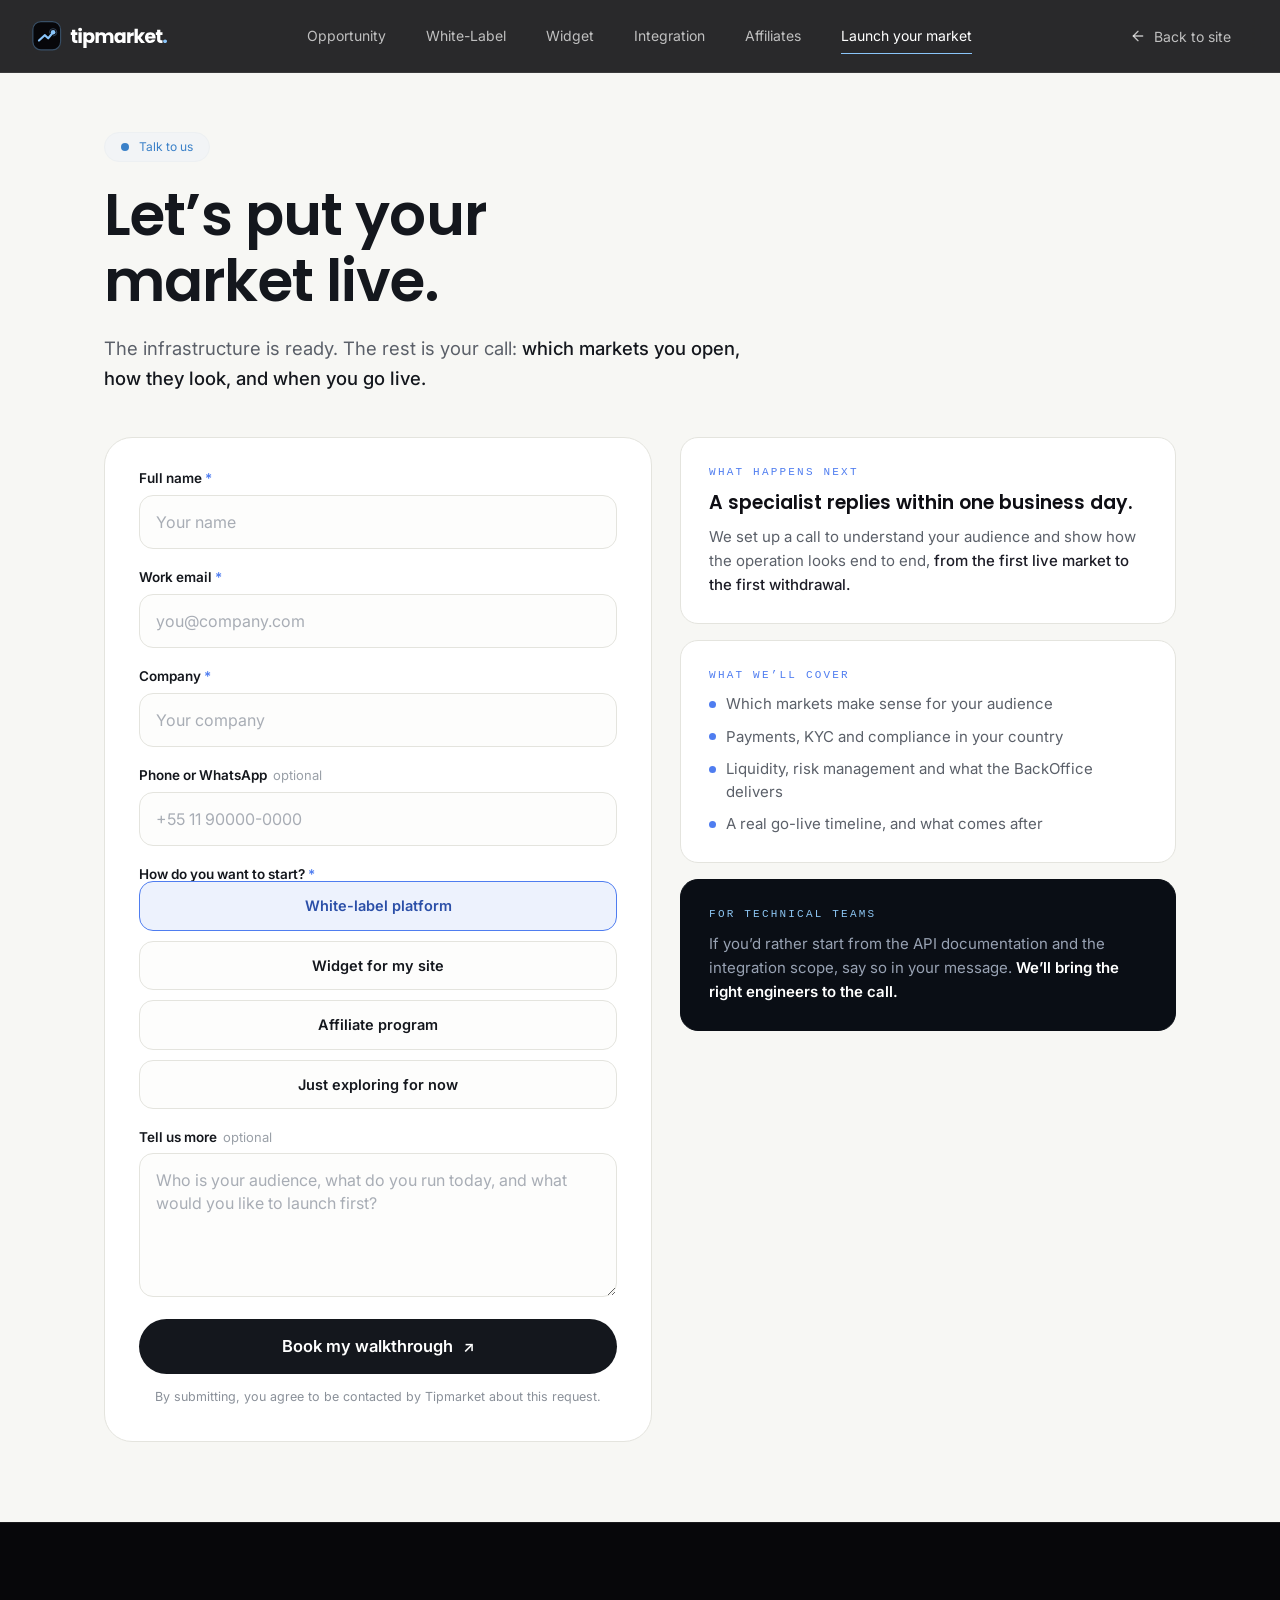
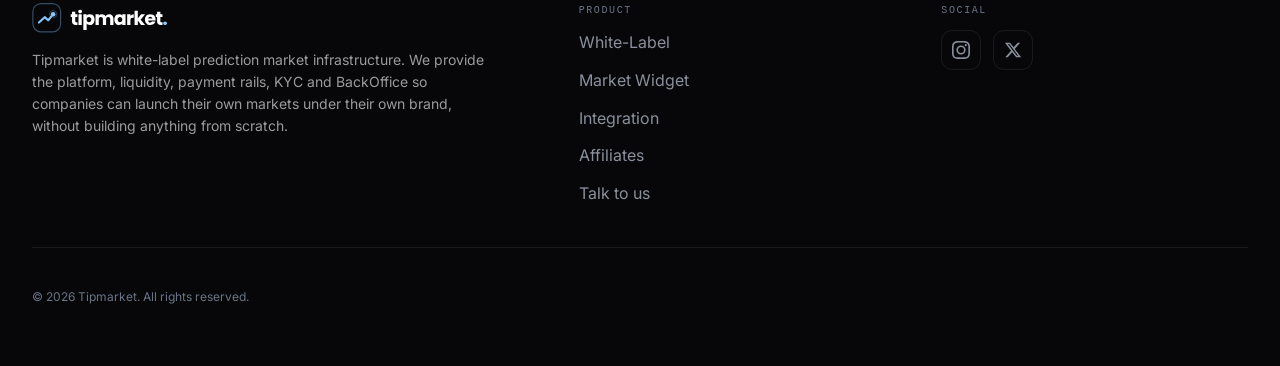
==== commit f13f3e0f: "Fix mobile KPI charts, tighten section spacing and revise copy" ====
--- a/contact.html
+++ b/contact.html
@@ -3,7 +3,7 @@
 <head>
 <meta charset="utf-8">
 <meta name="viewport" content="width=device-width, initial-scale=1.0">
-<title>Launch your market — Tipmarket</title>
+<title>Launch your market | Tipmarket</title>
 <meta name="description" content="Tell Tipmarket about your audience. We come back with the operation design, the markets we suggest and a go-live timeline.">
 <meta name="theme-color" content="#07070a">
 <link rel="icon" href="assets/logo-mark.svg" type="image/svg+xml">
@@ -19,7 +19,7 @@
 <link rel="preconnect" href="https://fonts.gstatic.com" crossorigin>
 <link rel="stylesheet" href="assets/fonts.css">
 <!-- tipografia 1:1 com o artefato v2 (Poppins nos titulos, Inter nos textos) — mesma dupla da home -->
-<link rel="stylesheet" href="https://fonts.googleapis.com/css2?family=Poppins:wght@500;600;700&family=Inter:wght@400;500;600&display=swap">
+<link rel="stylesheet" href="https://fonts.googleapis.com/css2?family=Poppins:wght@500;600;700;800&family=Inter:wght@400;500;600&display=swap">
 <script>
   tailwind.config = {
     theme: {
@@ -139,7 +139,7 @@
      resposta para a pergunta que trava todo mundo antes de digitar o
      e-mail — o que acontece depois que eu apertar isso.
    ═══════════════════════════════════════════════════════════════════ -->
-<section id="form" class="tm-paper px-6 md:px-8 pb-[96px]" style="scroll-margin-top:88px;">
+<section id="form" class="tm-paper px-6 md:px-8 tm-section-bottom" style="scroll-margin-top:88px;">
 <div class="tm-lead-shell max-w-[1072px] mx-auto grid grid-cols-1 lg:grid-cols-[1.05fr_.95fr] gap-7 items-start" id="tm-lead-shell" data-reveal>
 
   <!-- ── a coluna do formulário ─────────────────────────────────── -->
@@ -276,7 +276,7 @@
              aparecer agora, e não depois de uma semana de silêncio -->
         <p class="tm-lead-ok-p font-body">
           The reply goes to <b class="tm-lead-ok-mail" id="tm-lead-ok-mail">the email you left</b>
-          within one business day. Until then there is nothing to do — the next move is ours.
+          within one business day. Until then there is nothing to do. The next move is ours.
         </p>
 
         <!-- um lugar específico para ir enquanto espera. Devolver para o
--- a/assets/base.css
+++ b/assets/base.css
@@ -27,6 +27,18 @@
   overflow-x: hidden;
 }
 .font-display { font-family: 'Poppins', Inter, Arial, sans-serif; }
+
+/* ── Texto só para leitor de tela ─────────────────────────────
+   O Tailwind gera .sr-only, mas ele é um JIT: até a classe existir o
+   span fica no fluxo e ocupa uma linha de ~22px. No herói isso mudava a
+   altura do palco depois do primeiro layout — e a barra do telefone,
+   posicionada a partir dela, assentava 22px fora de lugar. Declarado
+   aqui, o contrato não depende de quando o runtime roda. */
+.sr-only {
+  position: absolute; width: 1px; height: 1px; padding: 0; margin: -1px;
+  overflow: hidden; clip: rect(0, 0, 0, 0); clip-path: inset(50%);
+  white-space: nowrap; border: 0;
+}
 
 /* ── Label tag ────────────────────────────── */
 .label {
--- a/assets/site.css
+++ b/assets/site.css
@@ -36,6 +36,13 @@
   --yes:     #2ebd85;
   --no:      #e5484d;
   --border:  #ffffff14;
+  --section-space: 80px;
+}
+
+.tm-section-top { padding-top:var(--section-space) }
+.tm-section-bottom { padding-bottom:var(--section-space) }
+@media (max-width:639px) {
+  :root { --section-space:48px }
 }
 
 /* ── LAYER E · typography ─────────────────────────────────────────── */
@@ -227,17 +234,27 @@
 }
 /* the crop itself: fixed height, square-bottomed, contents overflow past it */
 .tm-screen {
+  /* --brand mora aqui, e não em .tm-surface, porque o portão de login, a
+     folha, o atalho e a barra do telefone são IRMÃOS da superfície — não
+     filhos. Declarada lá embaixo, a cor não chegava neles e os botões
+     azuis saíam brancos. No palco ela alcança o app inteiro, que é o que
+     "a tela é do operador" quer dizer de qualquer forma. */
+  --brand:#3a80c8;
+  /* O produto é Poppins de ponta a ponta — o mock estava em Inter, que é
+     a fonte de texto da PÁGINA, não do app. Declarada no palco, ela
+     pega o app, o portão, as folhas e o atalho de uma vez. */
+  font-family:Poppins, Inter, Arial, sans-serif;
   position:relative; z-index:1;
   /* praticamente fixa de propósito: escalar a altura com vw fazia o corte
      passear pelo conteúdo, e entre ~1100 e ~1250px ele caía em cima da
      pergunta ou dos botões. Altura estável = corte previsível. */
-  height:clamp(706px,49vw,730px);
+  --tm-crop:clamp(706px,49vw,730px);
+  height:var(--tm-crop);
   overflow:hidden;
   border-radius:14px 14px 0 0;
 }
-/* Quebra 2 climbs over the bottom of the screen. Its top padding carries
-   the overlap so the copy inside keeps its original 120px of air. */
-.tm-overlap { position:relative; z-index:3; margin-top:-84px; padding-top:120px }
+/* Products overlaps the screen while keeping the shared section spacing. */
+.tm-overlap { position:relative; z-index:3; margin-top:-84px; padding-top:var(--section-space) }
 .tm-banner-head {
   display:flex; align-items:center; justify-content:space-between; gap:16px;
   padding:15px 22px 0;
@@ -259,7 +276,6 @@
      então trocá-la aqui repinta a barra, o Sign up, o Trade, o "view
      all" e a rosca dos Featured de uma vez. Yes/No e os --cat-* não
      dependem dela de propósito: a marca é sua, ler um mercado não é. */
-  --brand:#3a80c8;
   width:100%; min-height:100%;
   background:var(--tm-canvas); color:var(--tm-ink);
   display:flex; align-items:stretch;
@@ -267,8 +283,15 @@
 }
 
 /* ── sidebar — nearly everything in here is brand ─────────────────── */
+/* Altura do corte e grudada no topo, como no produto: a barra não rola
+   com o conteúdo. Antes ela era min-height:100% e crescia com a Home —
+   então o `margin-top:auto` do cartão de saldo empurrava o cartão para o
+   pé da BARRA, uns 60px abaixo do pé visível do quadro, e o corte comia
+   o Deposit/Withdraw. Com a altura do corte, o pé da barra é o pé que se
+   vê. */
 .tm-side { width:228px; flex-shrink:0; background:var(--tm-surf);
            border-right:1px solid var(--tm-line);
+           position:sticky; top:0; height:var(--tm-crop);
            display:flex; flex-direction:column; gap:14px; padding:14px 12px }
 .tm-side-brand { display:flex; align-items:center; gap:9px; padding:2px 4px 2px }
 /* a lockup inteira no lugar do par marca+nome que girava */
@@ -318,7 +341,10 @@
    which is exactly the squeezed-app problem this pass exists to fix. */
 .tm-main > * { flex-shrink:0 }
 
-.tm-main-head { display:flex; align-items:center; gap:8px;
+/* `relative` + z-index: o cabeçalho é moldura, e nada da cena
+   pinta por cima dele */
+.tm-main-head { position:relative; z-index:2;
+                display:flex; align-items:center; gap:8px;
                 padding:13px 22px 12px; background:var(--tm-surf) }
 .tm-main-title { font-size:19px; font-weight:800; color:var(--tm-ink);
                  letter-spacing:-.03em; margin-right:auto }
@@ -365,19 +391,29 @@
             --gauge-bg:var(--tm-surf); --gauge-track:#e1e5ea;
             --gauge-arc:var(--brand) }
 
-/* A imagem de fundo do evento. Vetor e não foto: o quadro inteiro é
-   desenhado à mão, e uma foto exigiria hospedar arquivo sem deixar o
-   mock mais verdadeiro. Trocar por foto depois é uma linha — o elemento
-   já ocupa o card todo e já tem o véu de contraste por cima.        */
+/* A foto do evento, ocupando o card inteiro. `cover` porque a proporção
+   do card muda com a largura da tela e a do arquivo não; o brilho desce
+   um pouco para a foto não competir com o texto que mora em cima. */
 .tm-fcard-art { position:absolute; inset:0; z-index:0; width:100%; height:100%;
+                object-fit:cover; filter:brightness(.92) saturate(.94);
                 pointer-events:none }
 .tm-fcard--dark { color:#fff; border-color:#ffffff26;
                   --gauge-bg:#0f141b; --gauge-track:#ffffff2e;
                   --gauge-arc:color-mix(in srgb, var(--brand) 62%, #fff) }
-/* O véu rebaixa o desenho, não o apaga: a arte já escurece sozinha para
-   baixo, então aqui basta o suficiente para o texto ganhar contraste. */
+/* O véu rebaixa a foto, não a apaga. Com desenho bastava um gradiente
+   fraco, porque a arte já escurecia sozinha para baixo; foto não faz
+   isso — a cúpula do Capitólio e os refletores do estádio são as áreas
+   mais claras do quadro e caem justamente onde o texto branco mora.
+
+   São dois: um vertical, que segura as duas pontas — a pílula e a
+   pergunta em cima, o medidor e o Trade embaixo — e um diagonal pela
+   esquerda, que é por onde a pergunta se estende. O miolo à direita
+   fica aberto, e é ali que a foto se vê.                            */
 .tm-fcard--dark::after { content:''; position:absolute; inset:0; z-index:0;
-                         background:linear-gradient(160deg,#0b0f1410 0%,#0b0f1450 44%,#0b0f14b5 100%) }
+                         background:
+                           linear-gradient(180deg,#080c11c4 0%,#080c1166 32%,
+                                                   #080c1180 58%,#080c11ec 100%),
+                           linear-gradient(102deg,#080c11a8 0%,#080c1138 56%,#080c1100 100%) }
 .tm-fcard--dark .tm-fcard-q { color:#fff }
 .tm-fcard--dark .tm-feat-pill { color:#e4f1ff; background:#ffffff24 }
 .tm-fcard--dark .tm-feat-save { background:#ffffff2b }
@@ -485,6 +521,24 @@
                 background:color-mix(in srgb, var(--cat) 11%, #fff);
                 box-shadow:inset 0 0 0 1px color-mix(in srgb, var(--cat) 26%, #fff) }
 .tm-card-icon svg { width:15px; height:15px }
+/* A marca do mercado. Logo respira dentro do ladrilho tingido — é o
+   contraste entre os dois que faz a marca ler; foto sangra até a borda,
+   e aí o tingimento só sujaria. O anel fino fica nos dois casos, porque
+   é ele que fecha o quadrado quando a imagem é clara. */
+.tm-card-icon img { width:100%; height:100%; padding:16%; box-sizing:border-box;
+                    object-fit:contain }
+.tm-card-icon.is-photo { overflow:hidden; background:var(--tm-surf-2);
+                         box-shadow:inset 0 0 0 1px #1018281f }
+.tm-card-icon.is-photo img { padding:0; object-fit:cover }
+/* Na página do mercado ela cresce, que é o que a fonte faz: o mesmo
+   ladrilho, do tamanho do bloco de título. */
+.tm-card-icon.is-big { width:46px; height:46px; border-radius:13px }
+/* Selo tem detalhe demais para 28px: em linha preta sobre ladrilho claro
+   ele vira um disco sujo. Invertido sobre azul institucional a leitura
+   inverte junto — o que sobra no tamanho pequeno e a silhueta clara do
+   brasao, que e o que se reconhece. */
+.tm-card-icon.is-seal { background:#14294a; box-shadow:inset 0 0 0 1px #14294a }
+.tm-card-icon.is-seal img { padding:9%; filter:invert(1) brightness(1.45) }
 
 .tm-ev, .tm-bin { border:1px solid var(--tm-line); border-radius:14px;
                   background:var(--tm-surf); padding:11px 12px;
@@ -559,8 +613,8 @@
 
 @media (max-width:1023px) {
   /* the sidebar collapses to the icon rail the app itself uses */
-  .tm-screen  { height:clamp(640px,80vw,704px) }
-  .tm-overlap { margin-top:-76px; padding-top:120px }
+  .tm-screen  { --tm-crop:clamp(640px,80vw,704px) }
+  .tm-overlap { margin-top:-76px; padding-top:var(--section-space) }
   .tm-side { width:50px; padding:14px 7px }
   .tm-side-brand { justify-content:center }
   /* a lockup inteira não cabe em 50px; recortada pela esquerda ela vira
@@ -577,6 +631,19 @@
      não pode sumir da tela junto. Ele fica no cabeçalho, ao lado do
      Sign up, que é onde o produto o mostra quando não há barra. */
   .tm-side-burger, .tm-side-auth { display:none }
+  /* em 50px não cabe cartão: o rodapé de dinheiro vira o disco do
+     depósito, que é o único alvo que o filme precisa ter aqui */
+  .tm-surface.is-authed .tm-side-money {
+    border:0; box-shadow:none; padding:0; background:none;
+    display:flex; justify-content:center;
+  }
+  .tm-side-money em, .tm-side-money b, .tm-money-wd { display:none }
+  .tm-side-money .tm-money-btns { margin-top:0 }
+  .tm-money-dep {
+    width:34px; height:34px; flex:none; border-radius:50%; padding:0;
+    display:grid; place-items:center; font-size:0;
+  }
+  .tm-money-dep::before { content:'+'; font-size:19px; line-height:1; font-weight:400 }
   .tm-btn-ghost { padding:7px 13px }
 }
 
@@ -590,8 +657,8 @@
 @media (max-width:767px) {
   .tm-stage   { margin-top:30px; padding:0 12px }
   .tm-bezel   { padding:0 7px; border-radius:20px 20px 0 0 }
-  .tm-screen  { height:clamp(568px,152vw,640px); border-radius:12px 12px 0 0 }
-  .tm-overlap { margin-top:-62px; padding-top:104px }
+  .tm-screen  { --tm-crop:clamp(568px,152vw,640px); border-radius:12px 12px 0 0 }
+  .tm-overlap { margin-top:-62px; padding-top:var(--section-space) }
 
   .tm-surface { font-size:12px }
   .tm-side { display:none }
@@ -650,6 +717,893 @@
   .tm-bin-bar { padding:7px 9px; font-size:11px }
 }
 
+/* ═══════════════════════════════════════════════════════════════════
+   A JORNADA (Quebra 1) — o mock do herói virou filme
+   ═══════════════════════════════════════════════════════════════════
+   O quadro mostrava uma tela. Uma tela prova que o produto existe; ela
+   não prova que a operação fecha. O que o herói precisa provar é o
+   caminho inteiro — entrar, pôr dinheiro, opinar, operar, e ver a
+   posição na carteira — porque é isso que o operador está comprando.
+
+   A peça é a mesma ideia da Quebra 4, com uma diferença que muda tudo:
+   lá o widget é o objeto e a página é cenário; aqui o APP é o objeto, e
+   o que segura a leitura é a moldura ficar de pé entre as cenas. A barra
+   lateral, o título do cabeçalho e o saldo não são desenho de cada
+   tela: são um só, e mudam de estado conforme o filme anda. É isso que
+   faz o olho ler "a pessoa navegou" em vez de "passou um slideshow".
+
+   As telas são as do produto (demo.372.one), no tema claro, incluindo o
+   par de assinaturas que ele repete: uma linha azul em itálico por cima
+   do título ("Welcome back.", "Your call.", "Your money.") e o rodapé
+   de saldo com Deposit/Withdraw. Vetor e tipo, como o resto do mock —
+   nenhuma captura de tela.                                          */
+
+/* ── as cenas ──────────────────────────────────────────────────────
+   Empilhadas em absoluto e sem `bottom`: a cena mais alta continua
+   passando pelo corte do bezel, que é o comportamento que o quadro já
+   tinha. Com `inset:0` ela seria cortada na altura do palco e o corte
+   deixaria de acontecer na moldura.                                */
+/* O palco das cenas rola: no telefone o corte tem ~570px e o que a peça
+   precisa mostrar — o painel do atalho, as linhas do livro, a posição na
+   carteira — cai abaixo dele.
+
+   Quem rola é a CENA; o palco fica parado e é ele quem recorta. Rolar o
+   palco parecia dar no mesmo e não dava: a caixa dele subia junto com o
+   conteúdo, levando o próprio recorte, e a cena passava a ser escrita
+   por cima do cabeçalho — "Your call." saía em cima de "Binary market".
+   Com o recorte numa caixa que não se move, o conteúdo desliza por
+   baixo da moldura, que é o que um app faz quando a pessoa arrasta. */
+.tm-app-scenes { position:relative; flex:1; min-width:0; overflow:hidden }
+.tm-app-scene {
+  position:absolute; top:0; left:0; right:0;
+  opacity:0; transform:translateX(14px);
+  pointer-events:none;
+  transition:opacity .34s ease, transform .44s cubic-bezier(.22,1,.28,1);
+}
+/* a cena no ar troca a curva: aqui `transform` deixa de ser a entrada
+   lateral e passa a ser a rolagem, que pede um tempo mais longo */
+.tm-app-scene.is-on  { opacity:1; transform:none; position:relative;
+                       transition:opacity .34s ease,
+                                  transform .62s cubic-bezier(.33,1,.36,1) }
+.tm-app-scene.is-out { opacity:0; transform:translateX(-14px) }
+
+/* ── o cabeçalho, agora com estado ────────────────────────────────
+   O título troca por cena e ganha uma seta quando a cena é filha de
+   outra — é o que o produto faz em "‹ Binary market" e "‹ Profile". */
+.tm-main-head .tm-app-back {
+  width:26px; height:26px; flex-shrink:0; display:none;
+  align-items:center; justify-content:center;
+  border:1px solid var(--tm-line); border-radius:50%;
+  color:var(--tm-soft); background:var(--tm-surf);
+}
+.tm-main-head .tm-app-back svg { width:13px; height:13px }
+.tm-main-head.has-back .tm-app-back { display:flex }
+
+/* O par Log in/Sign up é de quem não entrou. Depois do login o lugar
+   dele é o saldo — e a troca em si é meia prova: a mesma tela serve
+   visitante e cliente. */
+.tm-app-anon { display:flex; align-items:center; gap:8px }
+.tm-surface.is-authed .tm-app-anon { display:none }
+.tm-app-bal {
+  display:none; align-items:center; gap:8px; flex-shrink:0;
+  padding:5px 6px 5px 13px; border-radius:999px;
+  background:color-mix(in srgb, var(--brand) 12%, #fff);
+  border:1px solid color-mix(in srgb, var(--brand) 26%, #fff);
+}
+.tm-surface.is-authed .tm-app-bal { display:flex }
+/* empilhados: no produto o rótulo fica ACIMA do valor, não ao lado */
+.tm-app-bal-txt { display:flex; flex-direction:column; line-height:1.05 }
+.tm-app-bal em { font-style:normal; font-size:8px; letter-spacing:.14em;
+                 text-transform:uppercase; color:var(--brand); opacity:.85 }
+.tm-app-bal b  { font-size:13.5px; font-weight:700; color:var(--tm-ink);
+                 font-variant-numeric:tabular-nums }
+.tm-app-bal i  { width:21px; height:21px; border-radius:50%; flex-shrink:0;
+                 background:var(--brand); color:#fff; font-style:normal;
+                 display:grid; place-items:center; font-size:14px; line-height:1 }
+/* o saldo pisca quando muda: sem isso o número troca e ninguém vê */
+.tm-app-bal.is-bump { animation:tmAppBump .62s cubic-bezier(.22,1,.28,1) }
+@keyframes tmAppBump {
+  0%   { transform:none }
+  30%  { transform:scale(1.07) }
+  100% { transform:none }
+}
+
+/* ── o rodapé da barra: saldo + as duas ações de dinheiro ─────────
+   No produto ele fica colado no pé da barra lateral e é de onde sai o
+   depósito. Ocupa o lugar do par Log in/Sign up depois do login.    */
+/* O recuo é o que a Quebra 1.5 cobre da base do palco, com folga: sem
+   ele o corte caía sobre o Deposit/Withdraw e o cartão aparecia sem as
+   duas ações que são a razão de ele existir. */
+.tm-side-money { display:none; margin-top:auto; margin-bottom:76px;
+                 border:1px solid var(--tm-line); border-radius:14px;
+                 padding:12px; background:var(--tm-surf); box-shadow:var(--tm-card-sh) }
+.tm-surface.is-authed .tm-side-money { display:block }
+.tm-surface.is-authed .tm-side-auth  { display:none }
+.tm-side-money em { display:block; font-style:normal; font-size:8.5px;
+                    letter-spacing:.14em; text-transform:uppercase;
+                    color:var(--tm-faint) }
+.tm-side-money b  { display:block; font-size:19px; font-weight:600; margin-top:3px;
+                    font-variant-numeric:tabular-nums }
+.tm-side-money .tm-money-btns { display:flex; gap:7px; margin-top:10px }
+.tm-money-dep, .tm-money-wd {
+  flex:1; text-align:center; padding:7px 0; border-radius:999px;
+  font-size:11.5px; font-weight:600; white-space:nowrap;
+}
+.tm-money-dep { background:var(--brand); color:#fff }
+.tm-money-wd  { border:1px solid var(--tm-line); color:var(--tm-ink) }
+
+/* ── a barra de baixo, do telefone ───────────────────────────────
+   O produto troca a barra lateral por esta no telefone, com o Deposit
+   promovido a botão redondo no meio. Ela só existe abaixo de 768px,
+   onde a lateral já saía de cena.                                 */
+.tm-appbar { display:none }
+@media (max-width:767px) {
+  /* `~` e nao `+`: as duas barras sao irmas da superficie, e a ordem
+     entre elas nao pode decidir qual estado aparece */
+  .tm-surface.is-authed ~ .tm-appbar--auth { display:flex }
+  .tm-surface:not(.is-authed) ~ .tm-appbar--anon { display:flex }
+  .tm-appbar {
+    /* bottom:62px, e não 0: a Quebra 2 sobe 62px por cima do palco
+       (.tm-overlap) e engolia exatamente a linha dos rótulos. Aqui a
+       barra encosta na borda VISÍVEL do corte, que é onde ela precisa
+       estar — a barra é moldura, e moldura cortada lê como bug. */
+    /* O fundo encosta na base real do palco — a barra bleeda sob a
+       página como o resto do quadro — mas o CONTEÚDO sobe os 62px que a
+       Quebra 1.5 cobre (.tm-overlap), senão os rótulos ficam escondidos.
+       Padding, e não offset: errar por excesso dá folga, errar por falta
+       corta a moldura. */
+    position:absolute; left:0; right:0; bottom:0; z-index:4;
+    align-items:flex-end; justify-content:space-around; gap:2px;
+    padding:7px 10px calc(9px + 62px); background:var(--tm-surf);
+    border-top:1px solid var(--tm-line);
+  }
+  .tm-appbar span {
+    flex:1; display:flex; flex-direction:column; align-items:center; gap:3px;
+    font-size:9px; color:var(--tm-faint);
+  }
+  .tm-appbar span svg { width:17px; height:17px }
+  .tm-appbar span.is-on { color:var(--brand) }
+  /* o disco do Deposit sobe acima da barra, como no produto */
+  .tm-appbar .tm-appbar-fab { position:relative; top:-14px; gap:2px }
+  .tm-appbar .tm-appbar-fab i {
+    width:38px; height:38px; border-radius:50%; display:grid; place-items:center;
+    background:var(--brand); color:#fff; font-style:normal;
+    box-shadow:0 6px 16px -6px color-mix(in srgb, var(--brand) 70%, transparent);
+  }
+  .tm-appbar .tm-appbar-fab i svg { width:16px; height:16px }
+  .tm-appbar .tm-appbar-fab b { font-size:8.5px; font-weight:600; color:var(--brand) }
+}
+
+/* ── o portão: login e código ─────────────────────────────────────
+   Medido na tela real (demo.372.one/login, tema claro), não estimado:
+   cartão de 400px com raio 20 e 24 de padding, campo de 56px com raio
+   14, botão 15,5px/800 com raio 15, e a assinatura azul em itálico 800
+   de 20px por cima do título. Os números anteriores eram todos meus.
+
+   Duas coisas que eu tinha errado de forma: a barra é TRANSPARENTE (não
+   um cabeçalho branco com fio) e os quatro elementos dela — volta,
+   marca, nome e tema — andam juntos, centrados como um grupo. E o
+   cartão fica no alto, a ~11% da altura, não centrado: eu havia
+   centrado para o quadro não parecer vazio, mas o vazio embaixo é o que
+   a página realmente tem.                                          */
+.tm-gate {
+  position:absolute; inset:0; z-index:6;
+  background:var(--tm-canvas); color:var(--tm-ink);
+  display:flex; flex-direction:column;
+  transition:opacity .5s ease, transform .5s cubic-bezier(.22,1,.28,1);
+}
+.tm-gate.is-off { opacity:0; transform:scale(1.015); pointer-events:none }
+.tm-gate-bar {
+  display:flex; align-items:center; justify-content:center; gap:12px;
+  height:64px; flex-shrink:0; padding:0 24px;
+}
+.tm-gate-bar .tm-gate-back, .tm-gate-bar .tm-gate-theme {
+  width:32px; height:32px; flex-shrink:0; display:grid; place-items:center;
+  border:1px solid var(--tm-line); border-radius:50%;
+  color:var(--tm-soft); background:var(--tm-surf);
+}
+.tm-gate-bar svg { width:14px; height:14px }
+.tm-gate-logo { height:20px; width:auto; display:block }
+.tm-gate-body { flex:1; display:flex; justify-content:center; padding:33px 18px 0 }
+.tm-gate-col  { width:100%; max-width:400px; align-self:flex-start }
+.tm-gate-card {
+  width:100%; background:var(--tm-surf);
+  border-radius:20px; padding:24px;
+  box-shadow:0 0 0 1px #0000001f, 0 1px 2px #1018280f, 0 8px 24px -12px #10182824;
+}
+/* a assinatura do produto: linha azul em itálico por cima do título */
+.tm-kicker { display:block; font-style:italic; font-weight:800;
+             font-size:20px; line-height:1.08; color:var(--brand) }
+.tm-gate-card h4 { font-size:20px; font-weight:800; line-height:1.08; color:#0b0d12 }
+.tm-gate-card p  { font-size:13px; line-height:1.62; color:var(--tm-soft); margin-top:8px }
+.tm-gate-card p b { color:var(--tm-ink); font-weight:600 }
+.tm-gate-lbl { display:block; font-size:12.5px; font-weight:600;
+               color:var(--tm-soft); margin:18px 0 7px }
+.tm-gate-btn {
+  display:block; width:100%; text-align:center; margin-top:14px;
+  padding:15px 0; border-radius:15px; background:var(--brand); color:#f6f7f9;
+  font-size:15.5px; font-weight:800; line-height:1.1;
+}
+.tm-gate-btn.is-off { background:color-mix(in srgb, var(--brand) 42%, #fff) }
+.tm-gate-foot { text-align:center; font-size:12.5px; color:var(--tm-soft); margin-top:20px }
+.tm-gate-foot b { color:var(--tm-ink); font-weight:700; text-decoration:underline }
+.tm-gate-legal { text-align:center; font-size:11px; color:var(--tm-faint); margin-top:16px }
+.tm-gate-legal b { color:var(--tm-faint); font-weight:400; text-decoration:underline }
+/* as seis casas do código, na mesma métrica do campo de e-mail */
+.tm-gate-code { display:grid; grid-template-columns:repeat(6,1fr); gap:8px; margin-top:16px }
+.tm-gate-code i {
+  height:52px; border:.8px solid #00000033; border-radius:14px;
+  background:#00000008; display:grid; place-items:center;
+  font-style:normal; font-size:18px; font-weight:700;
+  font-variant-numeric:tabular-nums;
+  transition:border-color .2s ease, background .2s ease, box-shadow .3s ease;
+}
+.tm-gate-code i.is-in { border-color:var(--brand);
+                        background:color-mix(in srgb, var(--brand) 8%, #fff);
+                        box-shadow:0 0 0 3px color-mix(in srgb, var(--brand) 14%, transparent);
+                        animation:tmAppPop .34s cubic-bezier(.3,1.5,.5,1) }
+@keyframes tmAppPop { 0% { transform:scale(.84) } 100% { transform:scale(1) } }
+
+/* o campo digitado, compartilhado pelo portão e pelas folhas */
+.tm-inp {
+  display:flex; align-items:center; height:56px; padding:0 16px;
+  border:.8px solid #00000033; border-radius:14px;
+  background:#00000008; font-size:15px; color:var(--tm-ink);
+  transition:border-color .25s ease, box-shadow .3s ease, background .25s ease;
+}
+.tm-inp.is-focus { border-color:var(--brand); background:var(--tm-surf);
+                   box-shadow:0 0 0 3px color-mix(in srgb, var(--brand) 16%, transparent) }
+.tm-inp .tm-ph   { color:#a3a9b4 }
+.tm-inp.is-amount { font-size:17px; font-weight:600;
+                    font-variant-numeric:tabular-nums }
+.tm-inp .tm-cur  { color:var(--tm-soft); margin-right:5px }
+.tm-caret { width:1.5px; height:16px; background:var(--brand); margin-left:1px; opacity:0 }
+.tm-inp.is-focus .tm-caret { animation:tmAppCaret 1.05s steps(1) infinite }
+@keyframes tmAppCaret { 0%,50% { opacity:1 } 50.01%,100% { opacity:0 } }
+
+/* ── a folha: depósito e ordem ────────────────────────────────────
+   Um só componente para os dois, porque o produto usa o mesmo: cartão
+   centrado sobre a tela escurecida. No telefone ele sobe pela base,
+   também como no produto.                                          */
+.tm-sheet-wrap {
+  position:absolute; inset:0; z-index:5; display:flex;
+  align-items:center; justify-content:center; padding:20px;
+  background:#10182800; pointer-events:none;
+  transition:background .34s ease;
+}
+.tm-sheet-wrap.is-on { background:#1018285c; pointer-events:auto }
+.tm-sheet {
+  width:100%; max-width:392px; background:var(--tm-surf);
+  border-radius:16px; padding:22px; box-shadow:0 30px 70px -24px #10182859;
+  opacity:0; transform:translateY(14px) scale(.985);
+  transition:opacity .3s ease, transform .42s cubic-bezier(.22,1,.28,1);
+}
+.tm-sheet-wrap.is-on .tm-sheet { opacity:1; transform:none }
+.tm-sheet-head { display:flex; align-items:flex-start; gap:10px }
+.tm-sheet-head h4 { font-size:17px; font-weight:700; line-height:1.25 }
+.tm-sheet-head .tm-sheet-x { margin-left:auto; color:var(--tm-faint); flex-shrink:0 }
+.tm-sheet-head .tm-sheet-x svg { width:14px; height:14px }
+.tm-sheet-sub { font-size:11.5px; color:var(--tm-soft); margin-top:4px }
+.tm-sheet-sub b { color:var(--tm-ink); font-weight:600 }
+.tm-sheet-lbl { display:block; font-size:11.5px; font-weight:600; margin:15px 0 6px }
+.tm-sheet-note { font-size:10.5px; color:var(--tm-faint); margin-top:6px }
+/* ── o depósito é um endereço, não um valor ────────────────────────
+   Conferido no site logado. Não há campo de quantia nem fichas: o
+   produto entrega QR + address USDC na Polygon, avisa que outra rede é
+   irrecuperável, e credita sozinho quando a transferência chega.    */
+.tm-qr { width:132px; height:132px; margin:14px auto 0; padding:7px;
+         background:#fff; border:1px solid var(--tm-line); border-radius:10px }
+.tm-qr svg { display:block; width:100%; height:100% }
+.tm-addr { display:flex; align-items:center; gap:9px;
+           border:.8px solid #00000033; border-radius:12px; padding:11px 13px;
+           background:#00000008 }
+.tm-addr span { flex:1; min-width:0; overflow:hidden; text-overflow:ellipsis;
+                white-space:nowrap; font-size:11px; color:var(--tm-ink);
+                font-family:ui-monospace,SFMono-Regular,Menlo,Consolas,monospace }
+.tm-addr i { flex-shrink:0; color:var(--tm-faint) }
+.tm-addr i svg { width:14px; height:14px; display:block }
+/* o aviso de rede, em âmbar como no produto */
+.tm-sheet-warn { display:flex; gap:9px; margin-top:13px; padding:11px 13px;
+                 border-radius:11px; background:#fdf6e8; color:#8a6d31;
+                 font-size:11px; line-height:1.5 }
+.tm-sheet-warn svg { width:14px; height:14px; flex-shrink:0; margin-top:1px }
+.tm-sheet-warn b { color:#6f5622; font-weight:700 }
+/* o status: espera, e vira crédito sozinho */
+.tm-dep-status { margin-top:10px; padding:11px 13px; border-radius:11px;
+                 background:var(--tm-surf-2) }
+.tm-dep-status b { display:flex; align-items:center; gap:7px;
+                   font-size:12px; font-weight:700 }
+.tm-dep-status .ds-dot { width:6px; height:6px; background:#c99a2e;
+                         animation:pulse 1.8s ease-in-out infinite }
+.tm-dep-status em { display:block; font-style:normal; margin-top:3px;
+                    font-size:10.5px; color:var(--tm-soft) }
+.tm-dep-status.is-ok { background:color-mix(in srgb, var(--tm-yes) 9%, #fff) }
+.tm-dep-status.is-ok b { color:var(--tm-yes) }
+.tm-dep-status.is-ok .ds-dot { background:var(--tm-yes); animation:none }
+.tm-dep-foot { text-align:center; margin-top:11px }
+
+/* as fichas de valor: $10 · $50 · $100 */
+.tm-chips { display:flex; gap:7px; margin-top:9px }
+.tm-chips span {
+  flex:1; text-align:center; padding:8px 0; border-radius:10px;
+  border:1px solid var(--tm-line); background:var(--tm-surf);
+  font-size:12px; font-weight:600;
+  transition:border-color .2s ease, background .2s ease, color .2s ease;
+}
+.tm-chips span.is-on { border-color:var(--brand); color:var(--brand);
+                       background:color-mix(in srgb, var(--brand) 9%, #fff) }
+/* os pares de alternância: Buy|Sell, Yes|No, Market|Limit */
+.tm-seg { display:flex; gap:7px; margin-top:8px }
+.tm-seg span {
+  flex:1; text-align:center; padding:8px 0; border-radius:9px;
+  background:var(--tm-surf-2); font-size:12px; font-weight:600; color:var(--tm-soft);
+}
+.tm-seg span.is-on { background:color-mix(in srgb, var(--brand) 13%, #fff);
+                     color:var(--brand); box-shadow:inset 0 0 0 1px color-mix(in srgb, var(--brand) 34%, #fff) }
+.tm-seg-row { display:flex; align-items:center; gap:10px; margin-top:12px }
+.tm-seg-row > em { font-style:normal; font-size:11.5px; font-weight:600; flex-shrink:0 }
+.tm-seg-row .tm-seg { margin-top:0; flex:1; max-width:172px; margin-left:auto }
+.tm-sheet-btn {
+  display:block; width:100%; text-align:center; margin-top:16px;
+  padding:12px 0; border-radius:10px; background:var(--brand); color:#fff;
+  font-size:13.5px; font-weight:700;
+  transition:background .25s ease, color .25s ease;
+}
+.tm-sheet-btn.is-off { background:color-mix(in srgb, var(--brand) 42%, #fff) }
+.tm-sheet-cash {
+  display:flex; align-items:center; gap:10px; margin-top:11px;
+  border:1px solid var(--tm-line); border-radius:999px; padding:6px 6px 6px 14px;
+  font-size:11.5px; color:var(--tm-soft);
+}
+.tm-sheet-cash b { color:var(--tm-ink); font-weight:600 }
+.tm-sheet-cash i { margin-left:auto; font-style:normal; padding:6px 13px;
+                   border-radius:999px; background:color-mix(in srgb, var(--brand) 13%, #fff);
+                   color:var(--brand); font-weight:700 }
+/* cinza, e não azul: no produto esta linha é nota de rodapé, não link */
+.tm-sheet-ioc { font-size:10px; color:var(--tm-faint); text-align:center; margin-top:9px }
+.tm-sheet-note .tm-mult { font-style:normal; margin-left:5px; padding:2px 7px;
+                          border-radius:6px; font-size:10.5px; font-weight:700;
+                          background:color-mix(in srgb, var(--brand) 12%, #fff);
+                          color:var(--brand) }
+.tm-sheet-rule { height:1px; background:var(--tm-line); margin:16px -22px 0 }
+/* o aviso de rede, palavra por palavra do produto */
+.tm-sheet-info {
+  display:flex; gap:8px; margin-top:13px; padding:10px 12px;
+  border-radius:10px; background:#fbf7ef; color:#7a6a4d;
+  font-size:10.5px; line-height:1.5;
+}
+.tm-sheet-info svg { width:13px; height:13px; flex-shrink:0; margin-top:1px }
+/* o fecho: ordem executada */
+.tm-sheet-ok { text-align:center; padding:6px 0 2px }
+.tm-sheet-ok .tm-ok-tick {
+  width:46px; height:46px; border-radius:50%; margin:0 auto 12px;
+  display:grid; place-items:center;
+  background:color-mix(in srgb, var(--tm-yes) 12%, #fff); color:var(--tm-yes);
+  animation:tmAppPop .5s cubic-bezier(.3,1.5,.5,1);
+}
+.tm-sheet-ok .tm-ok-tick svg { width:21px; height:21px }
+.tm-sheet-ok h4 { font-size:17px; font-weight:700 }
+.tm-sheet-ok p  { font-size:12px; color:var(--tm-soft); margin-top:5px }
+
+@media (max-width:767px) {
+  .tm-sheet-wrap { align-items:flex-end; padding:0 0 62px }
+  .tm-sheet { max-width:none; border-radius:18px 18px 0 0; padding:18px 16px 22px }
+  .tm-sheet-wrap.is-on .tm-sheet { transform:none }
+  .tm-sheet::before { content:''; display:block; width:38px; height:4px;
+                      border-radius:99px; background:var(--tm-line); margin:0 auto 13px }
+}
+
+/* ── o quick trade: a contracapa do card ──────────────────────────
+   No produto tocar no Yes GIRA o card: ele rotaciona no eixo Y com
+   perspectiva e o painel de valores está do outro lado, na mesma vaga e
+   na mesma largura. Duas coisas que eu tinha errado:
+
+   · o painel era um elemento solto, posicionado por medição sobre a
+     superfície — então ele flutuava POR CIMA do card de baixo em vez de
+     trocar de lugar com o seu próprio card. Agora ele mora dentro do
+     card, como contracapa, e a coluna reflui como deve;
+   · não havia giro nenhum, era um fade.
+
+   A troca de quem está no fluxo acontece no meio do giro, com o card de
+   perfil — é o instante em que nada está visível, e é por isso que a
+   mudança de altura entre frente e contracapa não aparece.          */
+.tm-flip { perspective:1000px }
+.tm-flip-in { position:relative; transform-style:preserve-3d;
+              transition:transform .54s cubic-bezier(.4,0,.2,1) }
+.tm-flip.is-flipped .tm-flip-in { transform:rotateY(180deg) }
+.tm-flip-face, .tm-qt { backface-visibility:hidden }
+/* de saída a frente dita a altura e a contracapa fica sobreposta */
+.tm-qt { position:absolute; inset:0; transform:rotateY(180deg) }
+/* virado, os papéis se invertem: a contracapa passa a ditar a altura */
+.tm-flip.is-back .tm-flip-face { position:absolute; inset:0 }
+.tm-flip.is-back .tm-qt { position:relative; inset:auto }
+
+.tm-qt {
+  /* branco, como no site: eu tinha posto o cinza --tm-surf-2 pelo nome da
+     classe que li no DOM, mas na tela o painel e branco e quem e cinza e
+     o campo de valor. Trocado, o painel parava de parecer desabilitado. */
+  z-index:2; background:var(--tm-surf);
+  border:1px solid var(--tm-line); border-radius:14px; padding:13px;
+}
+.tm-qt-head { display:flex; align-items:flex-start; gap:9px }
+.tm-qt-q { font-size:12.5px; font-weight:600; line-height:1.35 }
+.tm-qt-x { margin-left:auto; color:var(--tm-faint); flex-shrink:0 }
+.tm-qt-x svg { width:12px; height:12px }
+.tm-qt-row { display:flex; align-items:center; gap:7px; margin-top:11px }
+.tm-qt-side {
+  flex-shrink:0; padding:8px 11px; border-radius:9px; font-size:12px; font-weight:600;
+  background:color-mix(in srgb, var(--tm-yes) 11%, #fff); color:var(--tm-yes);
+}
+/* O campo do atalho e branco com borda visivel, e o valor vem em NEGRITO
+   escuro. O meu herdava o .tm-inp do portao — fundo cinza, texto normal —
+   e o numero, que e a unica coisa editavel do painel, lia como desligado. */
+.tm-qt-amt { flex:1; min-width:0; height:42px; padding:0 13px;
+             background:var(--tm-surf); border-color:#00000026 }
+.tm-qt-amt .tm-typed { font-weight:700; color:var(--tm-ink) }
+.tm-qt-amt .tm-cur { color:var(--tm-soft); font-weight:400 }
+.tm-qt-adds { display:flex; gap:5px; flex-shrink:0 }
+.tm-qt-adds span {
+  padding:7px 8px; border-radius:8px; font-size:11px; font-weight:600;
+  background:color-mix(in srgb, var(--brand) 11%, #fff); color:var(--brand);
+  transition:transform .18s cubic-bezier(.22,1,.28,1);
+}
+.tm-qt-adds span.is-press { transform:scale(.9) }
+/* o trilho do valor */
+.tm-qt-slider { position:relative; height:4px; border-radius:99px;
+                background:#00000014; margin:13px 0 9px }
+.tm-qt-slider i { position:absolute; left:0; top:0; bottom:0; border-radius:99px;
+                  background:var(--brand); width:10%;
+                  transition:width .5s cubic-bezier(.22,1,.28,1) }
+.tm-qt-slider b { position:absolute; top:50%; width:13px; height:13px; margin:-6.5px 0 0 -6.5px;
+                  border-radius:50%; background:var(--brand); left:10%;
+                  box-shadow:0 1px 4px #10182833;
+                  transition:left .5s cubic-bezier(.22,1,.28,1) }
+.tm-qt-meta { display:flex; justify-content:space-between; gap:10px; font-size:10.5px;
+              color:var(--tm-faint) }
+/* a linha inteira do retorno e verde e negrito, nao so o numero */
+.tm-qt-meta > span:last-child { color:var(--tm-yes); font-weight:700 }
+.tm-qt-meta b { color:var(--tm-yes); font-weight:700 }
+.tm-qt-btns { display:flex; gap:7px; margin-top:11px }
+.tm-qt-btns span {
+  flex:1; text-align:center; padding:9px 0; border-radius:9px;
+  font-size:12px; font-weight:600;
+  transition:background .25s ease, color .25s ease;
+}
+.tm-qt-cancel  { border:1px solid var(--tm-line); color:var(--tm-ink) }
+.tm-qt-confirm { background:var(--brand); color:#fff }
+/* estado final: o painel vira recibo */
+.tm-qt-done { display:none; align-items:center; gap:9px; font-size:12px; font-weight:600 }
+.tm-qt-done i { width:24px; height:24px; border-radius:50%; flex-shrink:0;
+                display:grid; place-items:center; font-style:normal;
+                background:color-mix(in srgb, var(--tm-yes) 12%, #fff); color:var(--tm-yes) }
+.tm-qt-done i svg { width:12px; height:12px }
+.tm-qt-done em { font-style:normal; margin-left:auto; color:var(--tm-faint); font-weight:400;
+                 font-size:10.5px }
+.tm-qt.is-done .tm-qt-head, .tm-qt.is-done .tm-qt-row,
+.tm-qt.is-done .tm-qt-slider, .tm-qt.is-done .tm-qt-meta,
+.tm-qt.is-done .tm-qt-btns { display:none }
+.tm-qt.is-done .tm-qt-done { display:flex }
+
+@media (max-width:767px) {
+  .tm-qt-adds span { padding:7px 7px }
+
+  /* No login o grupo NAO e centrado como no desktop: volta e marca a
+     esquerda, o tema empurrado para a direita. */
+  .tm-gate-bar { justify-content:flex-start }
+  .tm-gate-bar .tm-gate-theme { margin-left:auto }
+
+  /* O cartao "Place an order" nao existe no telefone: quem faz o papel
+     dele e a .tm-ev2-mobbar, irma da tab bar. */
+  .tm-ev2-rail { display:none }
+  .tm-screen[data-scene="event"] .tm-ev2-mobbar { display:flex }
+}
+
+/* ── a cena do evento ─────────────────────────────────────────────
+   O mercado binário aberto: pergunta, preço, gráfico, livro e a rampa
+   de vida do mercado. O trilho da direita é onde a ordem nasce.     */
+.tm-ev2 { display:grid; grid-template-columns:minmax(0,1fr) 300px; gap:16px;
+          padding:14px 22px 0 }
+.tm-ev2-t { display:flex; align-items:flex-start; gap:11px }
+.tm-ev2-t .tm-card-icon { flex-shrink:0 }
+.tm-ev2-h { font-size:17px; font-weight:700; line-height:1.25 }
+.tm-ev2-meta { display:flex; align-items:center; gap:7px; font-size:10px;
+               color:var(--tm-faint); margin-top:5px }
+.tm-ev2-meta .ds-dot { width:5px; height:5px; background:#c0553f }
+.tm-ev2-meta em { font-style:normal; letter-spacing:.1em; text-transform:uppercase;
+                  color:#c0553f; font-weight:600 }
+.tm-ev2-card { background:var(--tm-surf); border:1px solid var(--tm-line);
+               border-radius:13px; padding:15px; box-shadow:var(--tm-card-sh);
+               margin-top:12px }
+.tm-ev2-px { display:flex; align-items:center; gap:9px }
+.tm-ev2-px strong { font-size:31px; font-weight:700; line-height:1;
+                    font-variant-numeric:tabular-nums }
+.tm-ev2-mult { padding:3px 8px; border-radius:7px; font-size:11px; font-weight:600;
+               background:color-mix(in srgb, var(--brand) 12%, #fff); color:var(--brand) }
+.tm-ev2-chips { margin-left:auto; display:flex; gap:7px }
+.tm-ev2-chips span { padding:5px 10px; border-radius:8px; font-size:10.5px;
+                     border:1px solid var(--tm-line); color:var(--tm-soft) }
+.tm-ev2-chips b { color:var(--tm-ink); font-weight:600 }
+.tm-ev2-sub { font-size:10.5px; color:var(--tm-faint); margin-top:5px }
+/* as três abas do cartão */
+.tm-ev2-tabs { display:flex; gap:7px; margin-top:12px; background:var(--tm-surf-2);
+               border-radius:10px; padding:3px }
+.tm-ev2-tabs span { flex:1; text-align:center; padding:7px 0; border-radius:8px;
+                    font-size:11.5px; font-weight:600; color:var(--tm-soft);
+                    transition:background .25s ease, color .25s ease }
+.tm-ev2-tabs span.is-on { background:color-mix(in srgb, var(--brand) 13%, #fff);
+                          color:var(--brand) }
+/* o gráfico e o livro dividem o mesmo palco: um por vez */
+.tm-ev2-panel { position:relative; margin-top:11px; min-height:150px }
+.tm-ev2-view { position:absolute; inset:0; opacity:0; pointer-events:none;
+               transition:opacity .3s ease }
+.tm-ev2-view.is-on { opacity:1; position:relative }
+.tm-ev2-chart { position:relative }
+.tm-ev2-chart svg { display:block; width:100%; height:126px; overflow:visible }
+/* `non-scaling-stroke` e o que salva este grafico. O SVG desenha num
+   viewBox de 320 e e esticado ate a largura do painel — quase 2,5x no
+   eixo x e 1x no y. Sem isso a ESPESSURA estica junto: trecho vertical
+   sai com 5px de largura, trecho horizontal com 2, e uma serie cheia de
+   degraus vira um borrao. Com isso a espessura e medida em pixel de
+   tela, e 1,75px e 1,75px em qualquer direcao. */
+.tm-ev2-chart .tm-ev2-line { fill:none; stroke:var(--brand); stroke-width:1.75;
+                             vector-effect:non-scaling-stroke;
+                             stroke-linecap:round; stroke-linejoin:round }
+/* A linha se desenhava por tracejado — dasharray 1 1 sobre pathLength 1,
+   o offset descendo de 1 a 0. Com `non-scaling-stroke` isso deixa de
+   funcionar: o tracejado passa a ser medido em pixel de tela, e 1px de
+   risco com 1px de vao devolve uma linha pontilhada em vez de uma linha
+   crescendo. As duas coisas nao convivem.
+
+   Quem desenha agora e uma cortina sobre o SVG inteiro. Sai mais barato
+   (uma propriedade, sem tocar na geometria), independe da espessura, e
+   revela linha e area juntas — que e como grafico de verdade aparece. */
+.tm-ev2-chart svg { clip-path:inset(0 100% 0 0) }
+.tm-ev2-chart.is-drawn svg { clip-path:inset(0 0 0 0);
+                             transition:clip-path 1.5s cubic-bezier(.4,0,.3,1) }
+.tm-ev2-chart .tm-ev2-fill { fill:color-mix(in srgb, var(--brand) 11%, transparent);
+                             opacity:0; transition:opacity .7s ease .5s }
+.tm-ev2-chart.is-drawn .tm-ev2-fill { opacity:1 }
+/* a grade pelo mesmo motivo: esticado, o tracejado de 3/4 virava 7/10 e
+   a grade competia com a linha em vez de ficar atras dela */
+.tm-ev2-chart .tm-ev2-grid { stroke:var(--tm-line); stroke-width:1;
+                             vector-effect:non-scaling-stroke;
+                             stroke-dasharray:2 5 }
+.tm-ev2-chart .tm-ev2-dot  { position:absolute; left:var(--dot-x); top:var(--dot-y);
+                             width:7px; height:7px; margin:-3.5px 0 0 -3.5px;
+                             border-radius:50%; background:var(--brand);
+                             box-shadow:0 0 0 3px color-mix(in srgb, var(--brand) 22%, transparent);
+                             opacity:0; transition:opacity .3s ease 1.4s }
+.tm-ev2-chart.is-drawn .tm-ev2-dot { opacity:1 }
+.tm-ev2-xs { display:flex; justify-content:space-between; font-size:9px;
+             color:var(--tm-faint); margin-top:4px }
+/* o preço corrente mora na ponta da linha, não numa legenda: é assim no
+   site, e é o que faz o gráfico ler como leitura e não como enfeite */
+.tm-ev2-now { position:absolute; right:-2px; top:var(--tm-now-y,8px); line-height:1.15;
+              font-size:9.5px; font-weight:700; color:var(--brand); text-align:left }
+.tm-ev2-now b { display:block; font-size:11px }
+.tm-ev2-ranges { display:flex; gap:6px; justify-content:center; margin-top:9px }
+.tm-ev2-ranges span { padding:4px 10px; border-radius:999px; font-size:10px;
+                      font-weight:600; color:var(--tm-soft); background:var(--tm-surf-2) }
+.tm-ev2-ranges span.is-on { background:var(--brand); color:#fff }
+/* o livro de ofertas — conferido no site, e eu tinha errado três coisas:
+   faltava a fileira de rótulos Price/Shares/Total, faltava o lado da
+   compra (o livro tem os dois) e a barra de profundidade cresce da
+   ESQUERDA, proporcional ao total acumulado. A minha crescia da
+   direita, o que invertia a leitura do livro.                      */
+.tm-ev2-book-h { font-size:10.5px; color:var(--tm-soft) }
+.tm-ev2-book-h b { color:var(--tm-ink); font-weight:600 }
+.tm-ev2-book-seg { display:flex; gap:7px; margin:9px 0 }
+.tm-ev2-book-seg span { flex:1; text-align:center; padding:7px 0; border-radius:9px;
+                        font-size:11.5px; font-weight:600 }
+.tm-ev2-book-seg .is-yes { background:color-mix(in srgb, var(--tm-yes) 10%, #fff);
+                           color:var(--tm-yes) }
+.tm-ev2-book-seg .is-no  { border:1px solid var(--tm-line); color:var(--tm-soft) }
+.tm-ev2-book { border:1px solid var(--tm-line); border-radius:11px; overflow:hidden }
+.tm-ev2-book-t { display:flex; align-items:center; gap:7px; padding:8px 11px;
+                 font-size:10.5px; font-weight:600;
+                 background:color-mix(in srgb, var(--tm-no) 7%, #fff); color:var(--tm-no) }
+.tm-ev2-book-t.is-bid { background:color-mix(in srgb, var(--tm-yes) 8%, #fff);
+                        color:var(--tm-yes) }
+.tm-ev2-book-t .ds-dot { width:5px; height:5px; background:currentColor }
+/* o chevron de recolher, que o site tem em cada banda */
+.tm-ev2-book-cv { margin-left:auto; width:7px; height:7px; flex-shrink:0;
+                  border-left:1.5px solid currentColor; border-top:1.5px solid currentColor;
+                  transform:rotate(45deg) }
+/* As tres colunas — Price, Shares, Total — sao :nth-of-type e nao
+   :nth-child de proposito. A barra de profundidade e um <i> e ele conta
+   como primeiro FILHO da linha: com :nth-child a largura do preco caia
+   em nada e a das cotas ia para o span errado, o que colava $0.45 em
+   4 shares num unico bloco. Contando por TIPO, o <i> sai da conta. */
+.tm-ev2-book-hd { display:flex; padding:6px 11px; font-size:9.5px; color:var(--tm-faint);
+                  border-top:1px solid var(--tm-line); background:#00000005 }
+.tm-ev2-book-r { position:relative; display:flex; align-items:center;
+                 padding:6px 11px; font-size:10.5px;
+                 border-top:1px solid var(--tm-line);
+                 font-variant-numeric:tabular-nums }
+.tm-ev2-book-r i { position:absolute; left:0; top:0; bottom:0;
+                   background:color-mix(in srgb, var(--tm-no) 9%, transparent) }
+.tm-ev2-book-r.is-bid i { background:color-mix(in srgb, var(--tm-yes) 10%, transparent) }
+.tm-ev2-book-r span { position:relative; z-index:1 }
+/* uma grade so para o cabecalho e para as linhas */
+.tm-ev2-book-hd span:nth-of-type(1),
+.tm-ev2-book-r  span:nth-of-type(1) { width:34%; flex:none }
+.tm-ev2-book-hd span:nth-of-type(2),
+.tm-ev2-book-r  span:nth-of-type(2) { width:34%; flex:none }
+.tm-ev2-book-hd span:nth-of-type(3),
+.tm-ev2-book-r  span:nth-of-type(3) { margin-left:auto; text-align:right }
+.tm-ev2-book-r span:nth-of-type(1) { color:var(--tm-no); font-weight:700 }
+.tm-ev2-book-r.is-bid span:nth-of-type(1) { color:var(--tm-yes) }
+.tm-ev2-book-r span:nth-of-type(2) { color:var(--tm-soft) }
+.tm-ev2-book-r span:nth-of-type(3) { color:var(--tm-ink) }
+.tm-ev2-book-sp { padding:6px 11px; font-size:9.5px; color:var(--tm-faint);
+                  border-top:1px solid var(--tm-line); background:var(--tm-surf-2) }
+/* a rampa: o que ainda vai acontecer com este mercado */
+.tm-ev2-tl { margin-top:12px; background:var(--tm-surf); border:1px solid var(--tm-line);
+             border-radius:13px; padding:15px; box-shadow:var(--tm-card-sh) }
+.tm-ev2-tl h5 { font-size:14px; font-weight:700 }
+.tm-ev2-tl div { display:flex; gap:10px; margin-top:11px; font-size:11px }
+/* anéis vazados e sem fio entre eles: o site não desenha o conector, e
+   o meu fio fazia a rampa ler como progresso já andado */
+.tm-ev2-tl div i { flex-shrink:0; width:10px; height:10px; border-radius:50%; margin-top:3px;
+                   border:1.5px solid #00000029; background:var(--tm-surf) }
+.tm-ev2-tl div:first-of-type i { border-color:var(--brand); background:var(--brand) }
+.tm-ev2-tl b { display:block; font-weight:600 }
+.tm-ev2-tl em { font-style:normal; color:var(--tm-faint); font-size:10.5px }
+/* o trilho da direita: onde a ordem nasce */
+.tm-ev2-rail { background:var(--tm-surf); border:1px solid var(--tm-line);
+               border-radius:13px; padding:15px; box-shadow:var(--tm-card-sh);
+               align-self:start }
+.tm-ev2-rail h5 { font-size:14.5px; font-weight:700 }
+.tm-ev2-rail > p { font-size:10.5px; color:var(--tm-faint); margin-top:4px }
+/* O rótulo senta num bloco mais fundo, ocupando o terço da esquerda —
+   detalhe do site que eu tinha achatado num texto solto. */
+.tm-ev2-side {
+  position:relative; display:flex; align-items:center; gap:10px; margin-top:10px;
+  border-radius:11px; font-weight:700; overflow:hidden;
+  transition:box-shadow .25s ease, transform .2s cubic-bezier(.22,1,.28,1);
+}
+.tm-ev2-side strong { padding:11px 0; width:34%; text-align:center; flex-shrink:0 }
+.tm-ev2-side.is-yes strong { background:color-mix(in srgb, var(--tm-yes) 13%, transparent) }
+.tm-ev2-side.is-no  strong { background:color-mix(in srgb, var(--tm-no) 11%, transparent) }
+.tm-ev2-side u { padding-right:13px }
+.tm-ev2-side.is-yes { background:color-mix(in srgb, var(--tm-yes) 10%, #fff);
+                      color:var(--tm-yes) }
+.tm-ev2-side.is-no  { background:color-mix(in srgb, var(--tm-no) 8%, #fff);
+                      color:var(--tm-no) }
+.tm-ev2-side u { margin-left:auto; text-align:right; text-decoration:none }
+.tm-ev2-side strong { font-size:13.5px }
+.tm-ev2-side u b  { display:block; font-size:12.5px; font-variant-numeric:tabular-nums }
+.tm-ev2-side u em { font-style:normal; display:block; font-size:8.5px;
+                    letter-spacing:.1em; text-transform:uppercase; opacity:.72;
+                    font-weight:600 }
+.tm-ev2-side.is-press { transform:scale(.985) }
+.tm-ev2-facts { margin-top:13px; border-top:1px solid var(--tm-line) }
+.tm-ev2-facts div { display:flex; justify-content:space-between; gap:12px;
+                    padding:8px 0; font-size:11px; border-bottom:1px solid var(--tm-line) }
+.tm-ev2-facts div:last-child { border-bottom:0 }
+.tm-ev2-facts em { font-style:normal; color:var(--tm-soft) }
+.tm-ev2-facts b  { font-weight:600 }
+.tm-ev2-hint { display:flex; gap:8px; margin-top:12px; padding:10px 12px;
+               border-radius:10px; font-size:10px; line-height:1.5;
+               background:color-mix(in srgb, var(--brand) 8%, #fff); color:var(--brand) }
+.tm-ev2-hint svg { width:12px; height:12px; flex-shrink:0; margin-top:1px }
+
+@media (max-width:1023px) {
+  .tm-ev2 { grid-template-columns:minmax(0,1fr) 250px; gap:13px; padding:12px 16px 0 }
+  .tm-ev2-tl { display:none }
+}
+@media (max-width:767px) {
+  /* no telefone o produto empilha, e o trilho da ordem vem primeiro:
+     é a ação, e a ação não espera o gráfico rolar */
+  .tm-ev2 { grid-template-columns:1fr; padding:11px 14px 0 }
+  .tm-ev2-rail { order:-1 }
+  .tm-ev2-h { font-size:15px }
+  .tm-ev2-px strong { font-size:26px }
+  /* Spread e Liquidity descem para uma linha propria em vez de sumir:
+     eles sao a leitura de liquidez do mercado, e eu os escondia. */
+  .tm-ev2-px { flex-wrap:wrap }
+  .tm-ev2-chips { margin-left:0; width:100%; margin-top:9px }
+}
+
+/* ── os lados, no telefone ──────────────────────────────────────── */
+.tm-ev2-mobbar { display:none; position:absolute; left:0; right:0; z-index:3;
+                 gap:8px; padding:10px 14px;
+                 /* 62px que a Quebra 1.5 cobre + a altura da tab bar */
+                 bottom:calc(62px + 76px) }
+.tm-ev2-mobbar .tm-ev2-side { flex:1; margin-top:0; padding:0;
+                              box-shadow:0 8px 22px -12px #1018284d }
+.tm-ev2-mobbar .tm-ev2-side strong { width:auto; flex:none; background:none;
+                                     padding:12px 0 12px 13px }
+.tm-ev2-px2 { margin-left:auto; padding-right:13px; font-style:normal;
+              font-weight:700; font-variant-numeric:tabular-nums }
+
+/* ── a cena do perfil ────────────────────────────────────────────── */
+.tm-prof { max-width:520px; margin:0 auto; padding:16px 22px 0 }
+.tm-prof-card { display:flex; align-items:center; gap:13px;
+                background:var(--tm-surf); border:1px solid var(--tm-line);
+                border-radius:13px; padding:15px; box-shadow:var(--tm-card-sh) }
+.tm-prof-av { width:46px; height:46px; border-radius:50%; flex-shrink:0;
+              display:grid; place-items:center; font-size:14px; font-weight:700;
+              background:color-mix(in srgb, var(--brand) 13%, #fff); color:var(--brand) }
+.tm-prof-mail { font-size:11.5px; color:var(--tm-soft) }
+.tm-prof-since { font-size:11px; color:var(--tm-faint); margin-top:1px }
+.tm-prof-vf { display:inline-flex; align-items:center; gap:5px; margin-top:6px;
+              padding:4px 9px; border-radius:999px; font-size:10px; font-weight:600;
+              background:color-mix(in srgb, var(--brand) 11%, #fff); color:var(--brand) }
+.tm-prof-vf svg { width:10px; height:10px }
+.tm-prof-stats { display:grid; grid-template-columns:repeat(3,1fr); gap:9px; margin-top:11px }
+.tm-prof-stats div { background:var(--tm-surf); border:1px solid var(--tm-line);
+                     border-radius:12px; padding:13px 0; text-align:center;
+                     box-shadow:var(--tm-card-sh) }
+.tm-prof-stats b { display:block; font-size:19px; font-weight:700;
+                   font-variant-numeric:tabular-nums }
+.tm-prof-stats em { font-style:normal; font-size:10.5px; color:var(--tm-soft) }
+.tm-prof-list { margin-top:11px; background:var(--tm-surf); border:1px solid var(--tm-line);
+                border-radius:13px; overflow:hidden; box-shadow:var(--tm-card-sh) }
+.tm-prof-list div { display:flex; align-items:center; gap:11px; padding:12px 15px;
+                    border-bottom:1px solid var(--tm-line) }
+.tm-prof-list div:last-child { border-bottom:0 }
+.tm-prof-ic { width:28px; height:28px; border-radius:9px; flex-shrink:0;
+              display:grid; place-items:center;
+              background:color-mix(in srgb, var(--brand) 10%, #fff); color:var(--brand) }
+.tm-prof-ic svg { width:14px; height:14px }
+.tm-prof-list b { display:block; font-size:12px; font-weight:600 }
+.tm-prof-list em { font-style:normal; display:block; font-size:10.5px; color:var(--tm-soft) }
+.tm-prof-list .tm-prof-arw { margin-left:auto; color:var(--tm-faint); flex-shrink:0 }
+.tm-prof-list .tm-prof-arw svg { width:12px; height:12px }
+/* borda neutra, não vermelha: no produto só o texto e o ícone são
+   vermelhos — a caixa é um cartão como os de cima */
+.tm-prof-out { display:flex; align-items:center; justify-content:center; gap:8px;
+               margin-top:11px; padding:13px 0;
+               background:var(--tm-surf); border:1px solid var(--tm-line);
+               border-radius:13px; color:var(--tm-no); font-size:12.5px; font-weight:700;
+               box-shadow:var(--tm-card-sh) }
+.tm-prof-out svg { width:14px; height:14px; flex-shrink:0 }
+
+/* ── a cena da carteira ──────────────────────────────────────────── */
+.tm-pf { padding:16px 22px 0 }
+.tm-pf-bal { background:var(--tm-surf); border:1px solid var(--tm-line);
+             border-radius:13px; padding:16px; margin-top:12px;
+             box-shadow:var(--tm-card-sh); display:flex; align-items:flex-start; gap:16px }
+.tm-pf-bal em { display:block; font-style:normal; font-size:8.5px; letter-spacing:.14em;
+                text-transform:uppercase; color:var(--tm-faint) }
+.tm-pf-bal strong { display:block; font-size:27px; font-weight:700; margin-top:3px;
+                    font-variant-numeric:tabular-nums }
+.tm-pf-bal .tm-pf-sub { font-size:10.5px; color:var(--tm-faint); margin-top:2px }
+.tm-pf-pl { margin-left:auto; text-align:right }
+.tm-pf-pl strong { color:var(--tm-yes) }
+.tm-pf-btns { display:flex; gap:9px; margin-top:13px }
+.tm-pf-btns span { padding:9px 22px; border-radius:999px; font-size:12.5px; font-weight:600 }
+.tm-pf-dep { background:var(--brand); color:#fff }
+.tm-pf-wd  { border:1px solid var(--tm-line); color:var(--tm-ink) }
+.tm-pf-grid { display:grid; grid-template-columns:minmax(0,1fr) 340px; gap:14px;
+              margin-top:13px; align-items:start }
+.tm-pf-tabs { display:flex; gap:7px; background:var(--tm-surf-2); border-radius:10px;
+              padding:3px }
+.tm-pf-tabs span { flex:1; text-align:center; padding:7px 0; border-radius:8px;
+                   font-size:11.5px; font-weight:600; color:var(--tm-soft) }
+.tm-pf-tabs span.is-on { background:color-mix(in srgb, var(--brand) 13%, #fff);
+                         color:var(--brand) }
+.tm-pf-pos { background:var(--tm-surf); border:1px solid var(--tm-line);
+             border-radius:13px; padding:14px; margin-top:11px;
+             box-shadow:var(--tm-card-sh) }
+.tm-pf-pos-q { font-size:12px; font-weight:600; line-height:1.35 }
+.tm-pf-pos-r { display:flex; justify-content:space-between; gap:12px; margin-top:9px;
+               padding-top:9px; border-top:1px solid var(--tm-line); font-size:11px }
+.tm-pf-pos-r em { font-style:normal; color:var(--tm-soft) }
+.tm-pf-pos-r b { font-weight:600; font-variant-numeric:tabular-nums }
+.tm-pf-pos-r b.is-yes { color:var(--tm-yes) }
+.tm-pf-chart { background:var(--tm-surf); border:1px solid var(--tm-line);
+               border-radius:13px; padding:14px; box-shadow:var(--tm-card-sh) }
+.tm-pf-chart-h { display:flex; align-items:flex-start; gap:9px }
+.tm-pf-chart-h em { font-style:normal; font-size:11px; color:var(--tm-soft) }
+.tm-pf-chart-h .ds-dot { width:5px; height:5px; background:var(--tm-yes) }
+.tm-pf-chart-h b { display:block; font-size:19px; font-weight:700; margin-top:2px;
+                   font-variant-numeric:tabular-nums }
+.tm-pf-chart-h .tm-pf-ranges { margin-left:auto; display:flex; gap:5px }
+.tm-pf-ranges span { padding:3px 8px; border-radius:999px; font-size:9.5px; font-weight:600;
+                     color:var(--tm-soft); background:var(--tm-surf-2) }
+.tm-pf-ranges span.is-on { background:var(--brand); color:#fff }
+/* eixo y rotulado, como no produto: sem os valores o gráfico é enfeite */
+.tm-pf-plot { position:relative; margin-top:9px; padding-left:30px }
+.tm-pf-ys { position:absolute; left:0; top:0; bottom:0; width:28px;
+            display:flex; flex-direction:column; justify-content:space-between;
+            text-align:right }
+.tm-pf-ys em { font-style:normal; font-size:8.5px; color:var(--tm-faint); line-height:1 }
+.tm-pf-chart svg { display:block; width:100%; height:104px; overflow:visible }
+.tm-pf-chart .tm-pf-grid-l { stroke:var(--tm-line); stroke-width:1;
+                             vector-effect:non-scaling-stroke; stroke-dasharray:2 5 }
+/* mesma historia do grafico do evento: esticado, o traco engrossava so
+   na vertical. Aqui a serie e curta e o defeito era discreto, mas e o
+   mesmo defeito. */
+.tm-pf-chart .tm-pf-line { fill:none; stroke:var(--tm-yes); stroke-width:1.9;
+                           vector-effect:non-scaling-stroke; stroke-linecap:round;
+                           stroke-linejoin:round }
+.tm-pf-chart svg { clip-path:inset(0 100% 0 0) }
+.tm-pf-chart.is-drawn svg { clip-path:inset(0 0 0 0);
+                           transition:clip-path 1.4s cubic-bezier(.4,0,.3,1) }
+
+@media (max-width:1023px) {
+  .tm-prof, .tm-pf { padding-left:16px; padding-right:16px }
+  .tm-pf-grid { grid-template-columns:1fr }
+}
+@media (max-width:767px) {
+  .tm-prof, .tm-pf { padding-left:14px; padding-right:14px }
+  .tm-pf-bal { flex-direction:column; gap:9px }
+  .tm-pf-pl { margin-left:0; text-align:left }
+  .tm-prof-stats b { font-size:17px }
+}
+
+/* ── o cursor e o toque ──────────────────────────────────────────── */
+.tm-app-cursor {
+  position:absolute; left:0; top:0; z-index:8; width:13px; height:19px;
+  pointer-events:none; opacity:0;
+  transform:var(--tma-pos,translate(0,0));
+  transition:transform .45s cubic-bezier(.33,1,.36,1), opacity .3s ease;
+  filter:drop-shadow(0 2px 5px #10182859);
+}
+.tm-app-cursor.is-on { opacity:1 }
+.tm-app-cursor svg { display:block; width:100%; height:100% }
+.tm-app-cursor.is-tap { transform:var(--tma-pos,translate(0,0)) scale(.82) }
+.tm-app-ripple {
+  position:absolute; left:0; top:0; z-index:7; width:16px; height:16px;
+  margin:-8px 0 0 -8px; border-radius:50%; pointer-events:none;
+  background:color-mix(in srgb, var(--brand) 34%, transparent);
+  animation:tmAppRipple .62s cubic-bezier(.22,1,.28,1) forwards;
+}
+@keyframes tmAppRipple {
+  0%   { opacity:.75; transform:var(--tma-pos) scale(.35) }
+  100% { opacity:0;   transform:var(--tma-pos) scale(3.4) }
+}
+/* o aviso de boas-vindas do produto, que aparece no login */
+.tm-app-toast {
+  position:absolute; left:50%; bottom:22px; z-index:5;
+  transform:translate(-50%,14px); opacity:0;
+  display:flex; align-items:center; gap:8px;
+  padding:9px 15px; border-radius:999px;
+  background:var(--tm-surf); border:1px solid var(--tm-line);
+  box-shadow:0 12px 30px -12px #10182859;
+  font-size:11.5px; font-weight:600; white-space:nowrap;
+  transition:opacity .34s ease, transform .44s cubic-bezier(.22,1,.28,1);
+}
+.tm-app-toast.is-on { opacity:1; transform:translate(-50%,0) }
+.tm-app-toast i { width:16px; height:16px; border-radius:50%; flex-shrink:0;
+                  display:grid; place-items:center; font-style:normal;
+                  background:color-mix(in srgb, var(--tm-yes) 13%, #fff); color:var(--tm-yes) }
+.tm-app-toast i svg { width:9px; height:9px }
+
+/* ── o controle ──────────────────────────────────────────────────
+   Mesmo botão da Quebra 4, no mesmo lugar relativo: fora do quadro,
+   discreto, e só existe para quem quiser parar e olhar um passo.   */
+.tm-banner-right { display:flex; align-items:center; gap:14px; flex-shrink:0 }
+.tm-app-ctl {
+  display:inline-flex; align-items:center; gap:6px; flex-shrink:0;
+  padding:3px 11px; border-radius:999px; border:1px solid #ffffff2b;
+  background:#ffffff0f; color:#c6cbd4; font-size:10px; line-height:1.4;
+  cursor:pointer;
+  transition:color .25s ease, background-color .25s ease, border-color .25s ease;
+}
+.tm-app-ctl:hover { color:#fff; background:#ffffff1a; border-color:#ffffff42 }
+.tm-app-ctl:focus-visible { outline:none; border-color:var(--accent);
+                            box-shadow:0 0 0 3px #8ac5fa2e }
+.tm-app-ctl::before { content:''; width:7px; height:8px; flex-shrink:0;
+                      border-left:2px solid currentColor; border-right:2px solid currentColor }
+.tm-app-ctl.is-paused::before { border:0; width:0; height:0;
+                      border-left:7px solid currentColor;
+                      border-top:4.5px solid transparent; border-bottom:4.5px solid transparent }
+
+/* Quem pediu menos movimento recebe o fim, não o filme: a carteira com
+   a posição aberta, que é onde a jornada chega. */
+@media (prefers-reduced-motion:reduce) {
+  .tm-app-scene, .tm-gate, .tm-sheet, .tm-sheet-wrap, .tm-qt, .tm-flip-in,
+  .tm-app-cursor, .tm-app-toast, .tm-ev2-view { transition:none }
+  .tm-gate-code i.is-in, .tm-sheet-ok .tm-ok-tick { animation:none }
+  .tm-inp.is-focus .tm-caret { animation:none; opacity:1 }
+  .tm-ev2-chart svg, .tm-pf-chart svg { clip-path:none }
+  .tm-ev2-chart .tm-ev2-fill, .tm-ev2-chart .tm-ev2-dot { opacity:1 }
+  .tm-app-ctl { display:none }
+}
+
 /* ── Browser chrome frame (BackOffice + widget mocks) ─────────────── */
 .tm-frame       { position:relative; border:1px solid var(--border); border-radius:16px; overflow:hidden; background:#07070a;
                   box-shadow:0 40px 90px -40px rgba(7,7,10,.7) }
@@ -844,7 +1798,7 @@
 .tm-bo-kpi-l { font-size:9.5px; letter-spacing:.16em; text-transform:uppercase; color:var(--bo-faint) }
 .tm-bo-kpi-v { font-size:20px; font-weight:600; letter-spacing:-.02em; color:var(--bo-text);
                font-variant-numeric:tabular-nums; line-height:1 }
-.tm-bo-kpi-f { display:flex; align-items:flex-end; justify-content:space-between; gap:8px }
+.tm-bo-kpi-f { display:flex; flex-wrap:wrap; align-items:flex-end; justify-content:space-between; gap:8px; margin-top:auto }
 .tm-bo-delta { display:inline-flex; align-items:center; gap:3px; font-size:10.5px;
                font-weight:600; font-variant-numeric:tabular-nums; white-space:nowrap }
 .tm-bo-delta svg     { width:11px; height:11px }
@@ -852,7 +1806,7 @@
 .tm-bo-delta.is-up   { color:var(--bo-up) }
 .tm-bo-delta.is-down { color:var(--bo-down) }
 
-.tm-spark    { width:54px; height:20px; flex-shrink:0 }
+.tm-spark    { display:block; width:54px; height:20px; flex-shrink:0; margin-left:auto; overflow:visible }
 .tm-spark path           { fill:none; stroke:var(--brand); stroke-width:1.5;
                            stroke-linecap:round; stroke-linejoin:round }
 .tm-spark .tm-spark-fill { stroke:none; fill:color-mix(in srgb, var(--brand) 14%, transparent) }
@@ -934,16 +1888,20 @@
   .tm-bo-status  { white-space:normal; line-height:1.25 }
 
   .tm-bo-kpi   { padding:11px 12px }
+  .tm-bo-kpi-l { min-height:3em }
   .tm-bo-kpi-v { font-size:18px }
+  .tm-bo-kpi-f { flex-direction:column; align-items:stretch }
+  .tm-bo-delta { flex-wrap:wrap }
+  .tm-bo-delta i { flex-basis:100% }
+  .tm-spark { align-self:flex-end }
   .tm-bo-head  { gap:10px }
 }
 
 /* A seção de baixo abre o topo para o painel pousar nela. Sem isso o
    "Produto 01" nasceria debaixo da moldura.                        */
-.tm-under { position:relative; padding-top:168px }
+.tm-under { position:relative; padding-top:calc(var(--section-space) + 48px) }
 /* Abaixo de 1024px nada atravessa, então o topo volta ao normal. */
-@media (max-width:1023px) { .tm-under { padding-top:120px } }
-@media (max-width:639px)  { .tm-under { padding-top:104px } }
+@media (max-width:1023px) { .tm-under { padding-top:var(--section-space) } }
 
 /* ── e a seção de cima precisa estar acima ─────────────────────
    Abrir o topo da Quebra 3 não basta: ela é .tm-under, ou seja
@@ -1055,7 +2013,7 @@
      retangulo branco plantado no preto só parece erro de margem. A
      margem positiva devolve o rodapé que a seção abriu mão (pb-0) para
      o desktop poder transbordar. */
-  .tm-bo-stage { perspective:none; padding-bottom:0; margin-bottom:96px }
+  .tm-bo-stage { perspective:none; padding-bottom:0; margin-bottom:var(--section-space) }
   .tm-bo-tilt  { transform:none;
                  box-shadow:0 30px 60px -38px rgba(20,32,54,.34) }
   .tm-bo-stage.is-armed .tm-bo-tilt { transform:translateY(20px); opacity:0 }
@@ -1378,16 +2336,14 @@
 
    A primeira versão encenava os passos certos e mesmo assim saía robótica,
    porque toda a animação era a mesma: cada tela entrava com o mesmo fade
-   de 7px, o cursor ia de A a B sempre na mesma duração e a digitação era
-   um metrônomo. O que conserta isso não é mais movimento, é movimento
-   com hierarquia:
+   de 7px e o cursor ia de A a B sempre na mesma duração. O que conserta
+   isso não é mais movimento, é movimento com hierarquia:
 
    · as telas deslizam na direção do avanço — entra pela direita, sai pela
      esquerda — então o olho lê "navegou", não "trocou de div";
    · o cursor tem duração proporcional à distância e passa um fio do alvo
      antes de assentar, que é como a mão se comporta;
    · o clique deixa uma onda no ponto de contato;
-   · a digitação varia por caractere e hesita nos separadores;
    · o sucesso tem mola e clarão, porque é o pico emocional da peça.
 
    Duas decisões estruturais seguram tudo: o corpo tem altura fixa (sem
@@ -1673,15 +2629,8 @@
               font-size:13.5px; color:#14161a; margin-bottom:12px;
               transition:border-color .3s ease, box-shadow .35s ease,
                          background .3s ease }
-.tm-w-field.is-focus { border-color:#3a80c8; background:#fff;
-              box-shadow:0 0 0 3px rgba(58,128,200,.14),
-                         0 2px 10px -4px rgba(58,128,200,.4) }
 .tm-w-field.is-amount { font-size:19px; font-weight:500;
               font-family:ui-monospace,SFMono-Regular,Menlo,Consolas,monospace }
-.tm-w-caret { width:1.5px; height:17px; background:#3a80c8; margin-left:1px;
-              opacity:0 }
-.tm-w-field.is-focus .tm-w-caret { animation:tmwCaret 1.05s steps(1) infinite }
-@keyframes tmwCaret { 0%,50% { opacity:1 } 50.01%,100% { opacity:0 } }
 
 .tm-w-calc { font-size:11.5px; color:#6a6f78; margin-bottom:12px; min-height:16px;
              opacity:0; transform:translateY(4px);
@@ -1704,21 +2653,7 @@
             box-shadow:0 4px 14px -6px rgba(37,102,171,.8) }
 .tm-w-btn.is-off { background:#eeeeea; color:#a8a8a2; box-shadow:none }
 
-/* ── 3 · o código ─────────────────────────────────────────────────── */
-.tm-w-code   { display:grid; grid-template-columns:repeat(6,1fr); gap:7px;
-               margin-bottom:12px }
-.tm-w-code i { height:42px; border:1px solid #e2e2dd; border-radius:8px;
-               background:#fafaf8; display:flex; align-items:center;
-               justify-content:center; font-style:normal; font-size:16px;
-               font-weight:500; color:#14161a;
-               font-family:ui-monospace,SFMono-Regular,Menlo,Consolas,monospace;
-               transition:border-color .25s ease, background .25s ease }
-.tm-w-code i.is-in { border-color:#b9d5f0;
-               background:linear-gradient(170deg,#eef5fc,#e4eff9);
-               animation:tmwCell .36s cubic-bezier(.3,1.5,.5,1) }
-@keyframes tmwCell { 0% { transform:scale(.82) } 100% { transform:scale(1) } }
-
-/* ── 4 · o lado escolhido ─────────────────────────────────────────── */
+/* ── 3 · o lado escolhido ─────────────────────────────────────────── */
 .tm-w-pick { align-self:flex-start; padding:4px 10px; border-radius:999px;
              background:linear-gradient(170deg,#eef5fc,#e4eff9);
              border:1px solid #b9d5f0; color:#2b6cb0;
@@ -1895,9 +2830,8 @@
   .tm-w, .tm-w-fold, .tm-w-page, .tm-w-chev { transition:none }
   .tm-w-screen, .tm-w-cursor, .tm-w-side, .tm-w-btn, .tm-w-tab { transition:none }
   .tm-w-screen.is-on > *, .tm-w-screen.is-on .tm-w-check,
-  .tm-w-screen.is-on .tm-w-check::after, .tm-w-code i.is-in,
+  .tm-w-screen.is-on .tm-w-check::after,
   .tm-w-live .ds-dot, .tm-w-status::before, .tm-w-side.is-picked { animation:none }
-  .tm-w-field.is-focus .tm-w-caret { animation:none; opacity:1 }
 }
 
 /* ── Numerals & rules ─────────────────────────────────────────────── */
